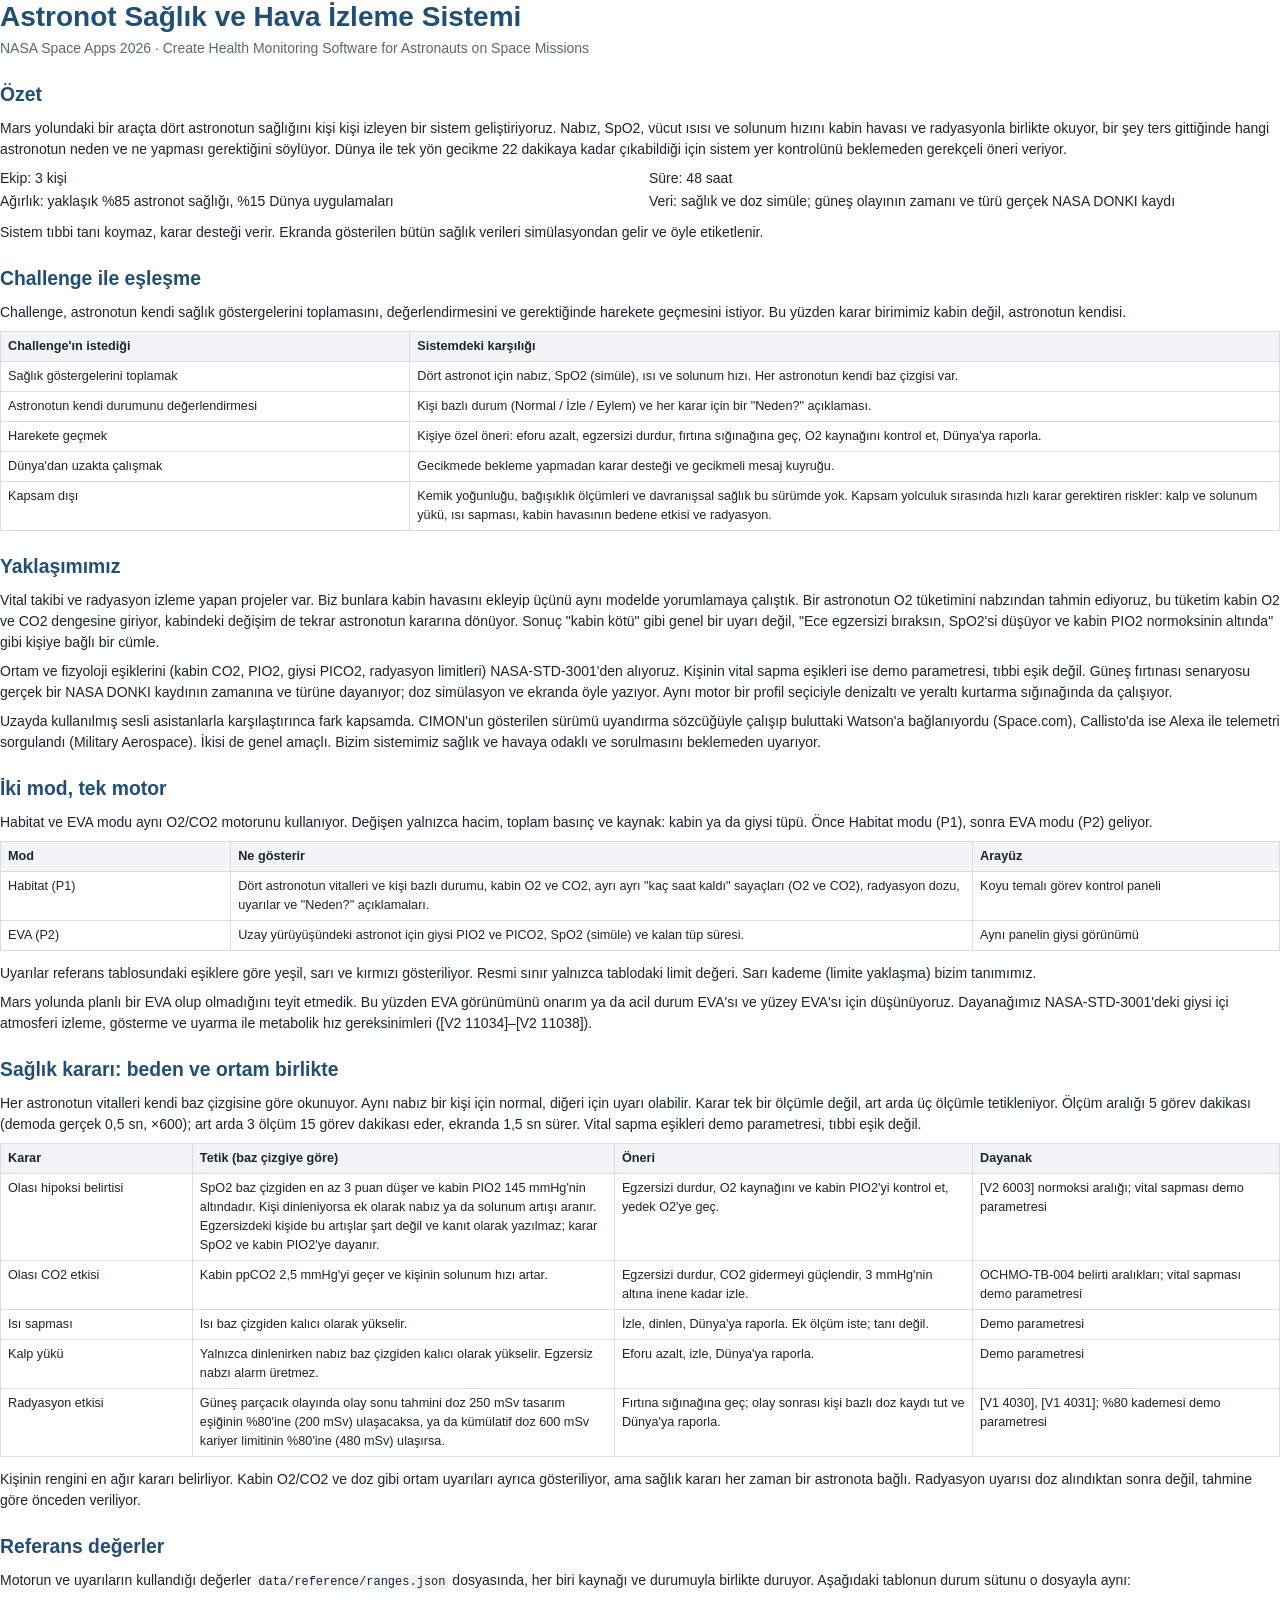
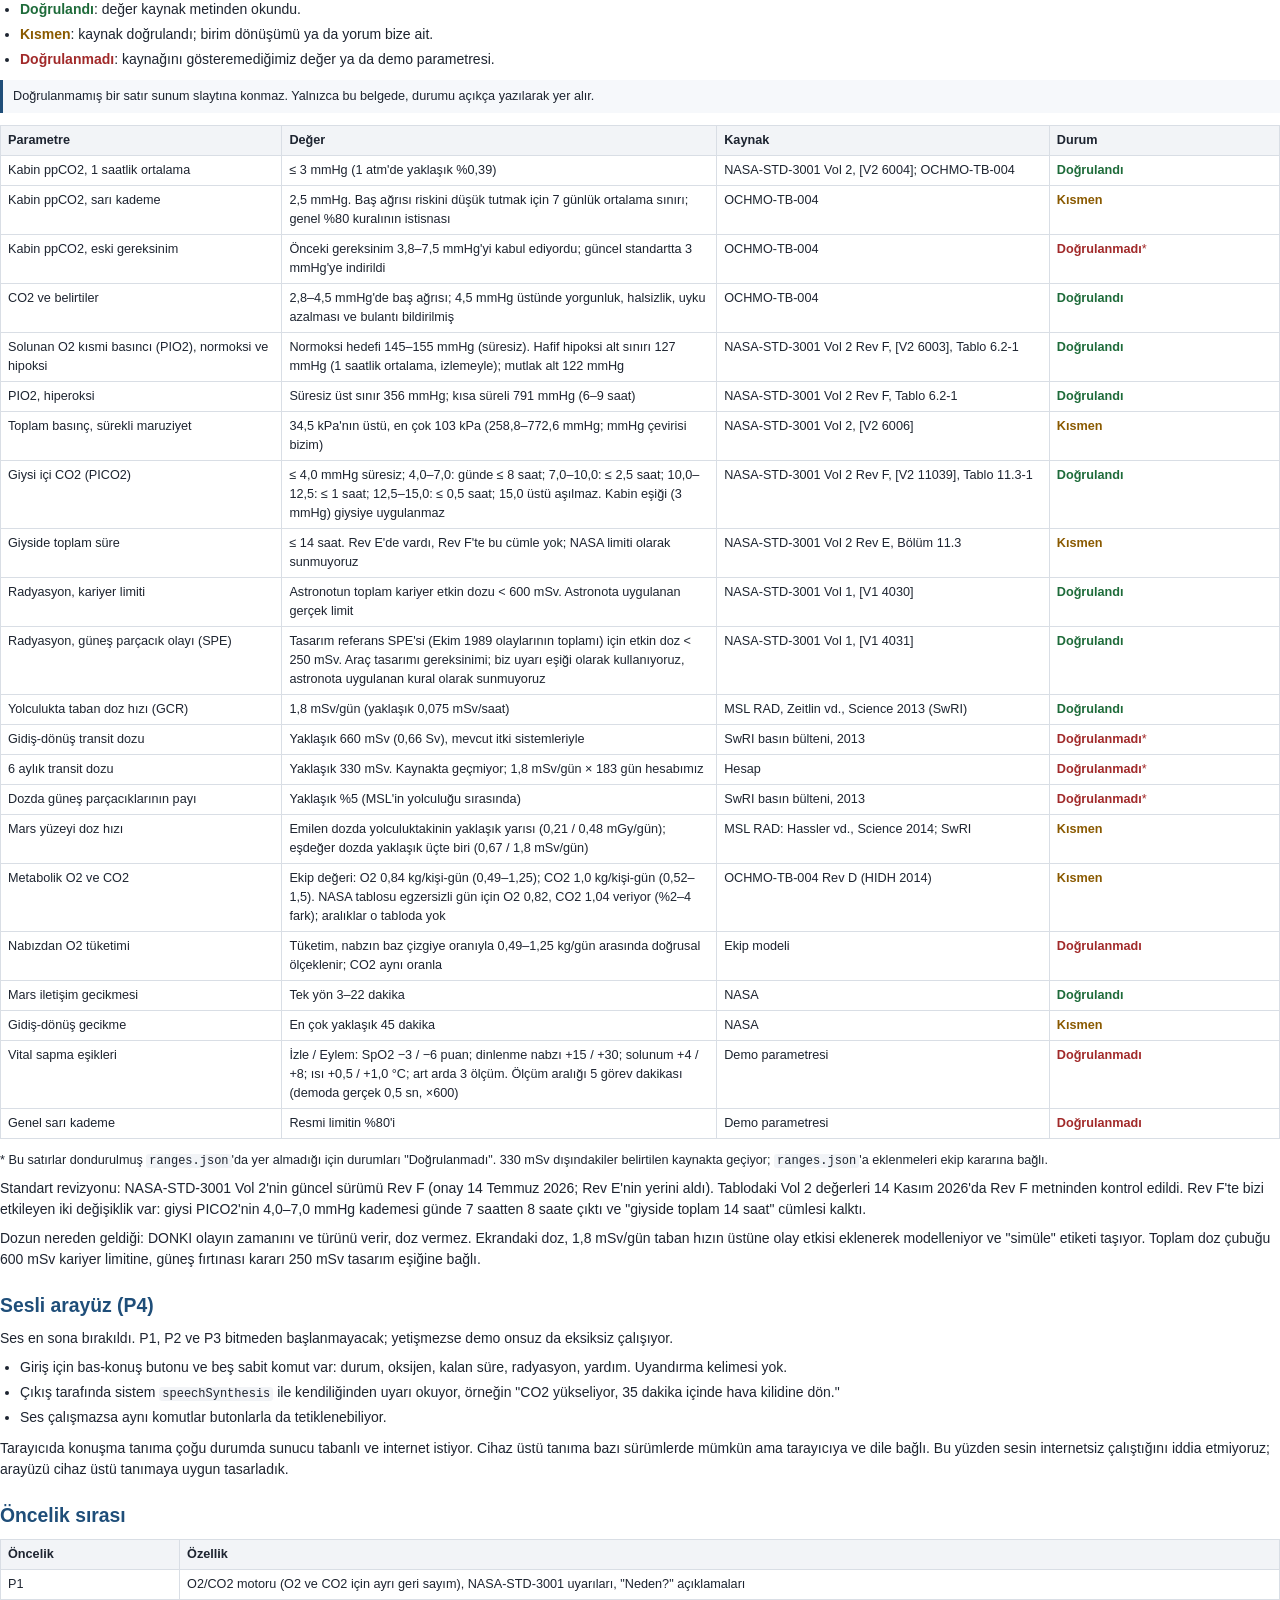
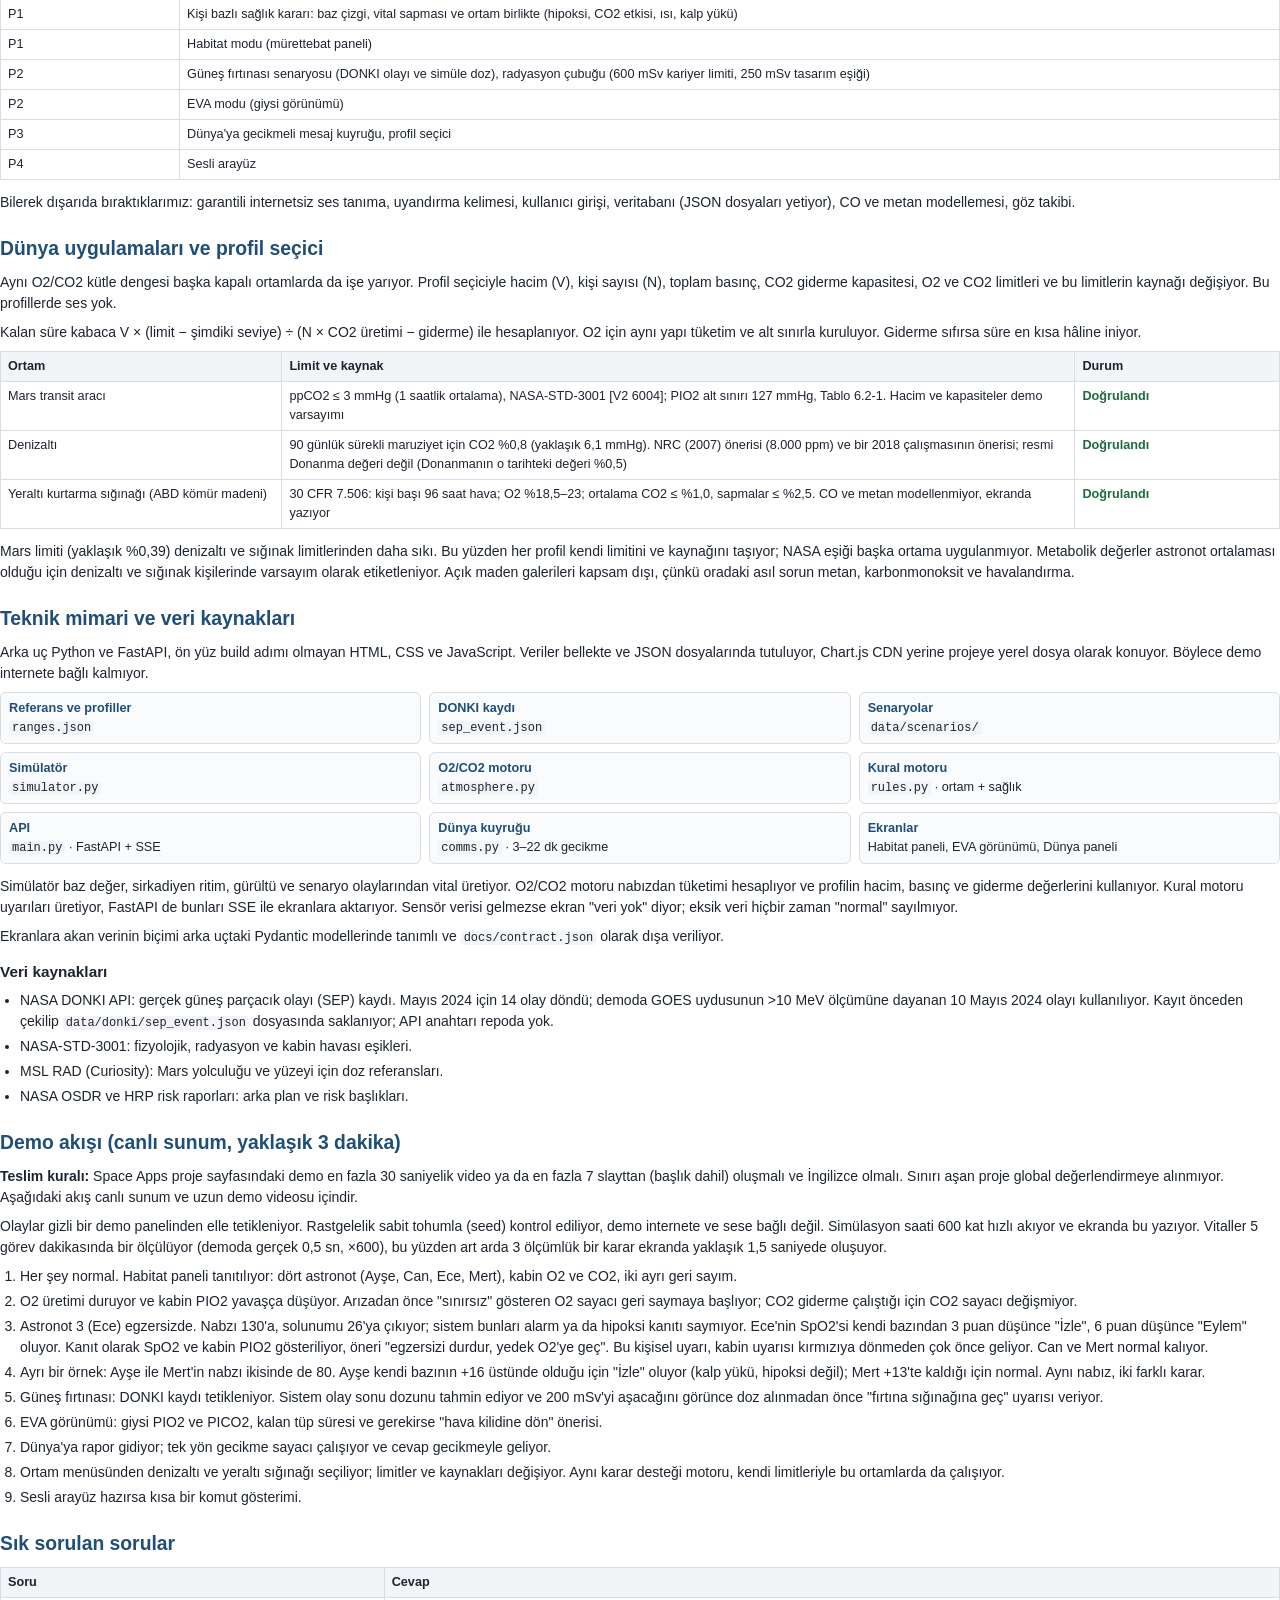
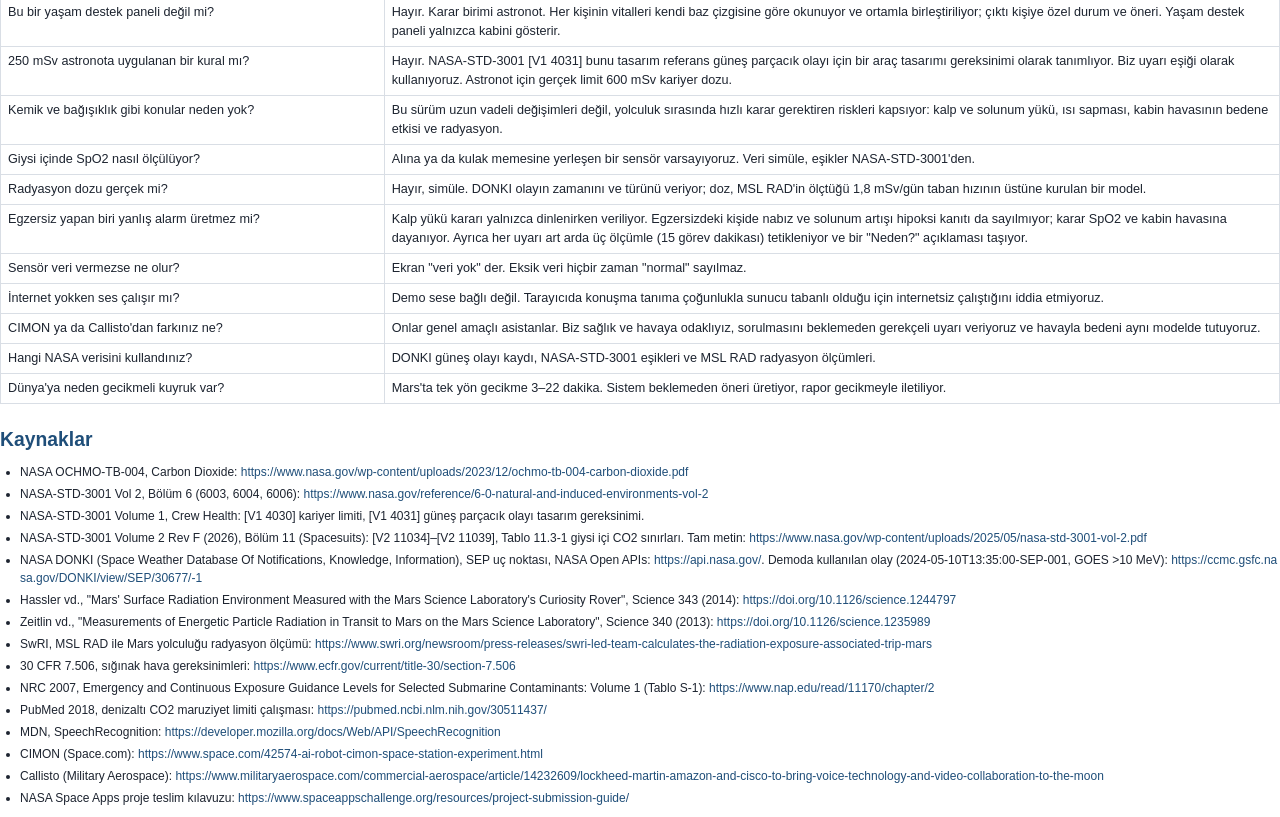
==== docs/proje_taslagi_v5.html @ a1fa255f "docs(delivery): v5'te ölçüm aralığını görev dakikası olarak yaz" ====
<!doctype html>
<html lang="tr">
<head>
<meta charset="utf-8">
<title>Astronot Sağlık ve Hava İzleme Sistemi</title>
<style>
  @page { size: A4; margin: 18mm 17mm 18mm 17mm; }
  :root { --ink: #1d2430; --muted: #5b6573; --line: #d9dee5; --head: #f2f4f7; --accent: #1f4e79; }
  * { box-sizing: border-box; }
  body { margin: 0; color: var(--ink); background: #fff; font: 10.5pt/1.5 "Segoe UI", Calibri, Arial, sans-serif; }
  h1 { font-size: 21pt; line-height: 1.2; margin: 0 0 4px; color: var(--accent); font-weight: 600; }
  .sub { color: var(--muted); margin: 0 0 18px; }
  h2 { font-size: 14.5pt; color: var(--accent); margin: 22px 0 8px; font-weight: 600; break-after: avoid; }
  h3 { font-size: 11.5pt; margin: 14px 0 6px; break-after: avoid; }
  p { margin: 0 0 8px; }
  ul, ol { margin: 0 0 10px; padding-left: 20px; }
  li { margin-bottom: 4px; }
  table { width: 100%; border-collapse: collapse; margin: 6px 0 12px; font-size: 9.5pt; }
  th, td { border: 1px solid var(--line); padding: 5px 7px; vertical-align: top; text-align: left; }
  th { background: var(--head); font-weight: 600; }
  tr { break-inside: avoid; }
  code { font-family: Consolas, monospace; font-size: 9pt; background: var(--head); padding: 0 3px; border-radius: 3px; }
  .note { border-left: 3px solid var(--accent); background: #f6f8fb; padding: 7px 10px; margin: 8px 0 12px; font-size: 9.5pt; }
  .st { white-space: nowrap; font-weight: 600; }
  .ok { color: #1e6b3a; } .part { color: #8a5a00; } .no { color: #a12a2a; }
  .facts { display: grid; grid-template-columns: 1fr 1fr; gap: 2px 18px; margin: 0 0 10px; }
  .arch { display: grid; grid-template-columns: repeat(3, 1fr); gap: 8px; margin: 8px 0 12px; font-size: 9.5pt; }
  .box { border: 1px solid var(--line); border-radius: 6px; padding: 6px 8px; background: #fafbfc; }
  .box b { display: block; color: var(--accent); }
  .src li { word-break: break-all; font-size: 9pt; }
  a { color: var(--accent); text-decoration: none; }
</style>
</head>
<body>

<h1>Astronot Sağlık ve Hava İzleme Sistemi</h1>
<p class="sub">NASA Space Apps 2026 · Create Health Monitoring Software for Astronauts on Space Missions</p>

<h2>Özet</h2>
<p>Mars yolundaki bir araçta dört astronotun sağlığını kişi kişi izleyen bir sistem geliştiriyoruz. Nabız, SpO2, vücut ısısı ve solunum hızını kabin havası ve radyasyonla birlikte okuyor, bir şey ters gittiğinde hangi astronotun neden ve ne yapması gerektiğini söylüyor. Dünya ile tek yön gecikme 22 dakikaya kadar çıkabildiği için sistem yer kontrolünü beklemeden gerekçeli öneri veriyor.</p>
<div class="facts">
  <div>Ekip: 3 kişi</div><div>Süre: 48 saat</div>
  <div>Ağırlık: yaklaşık %85 astronot sağlığı, %15 Dünya uygulamaları</div>
  <div>Veri: sağlık ve doz simüle; güneş olayının zamanı ve türü gerçek NASA DONKI kaydı</div>
</div>
<p>Sistem tıbbi tanı koymaz, karar desteği verir. Ekranda gösterilen bütün sağlık verileri simülasyondan gelir ve öyle etiketlenir.</p>

<h2>Challenge ile eşleşme</h2>
<p>Challenge, astronotun kendi sağlık göstergelerini toplamasını, değerlendirmesini ve gerektiğinde harekete geçmesini istiyor. Bu yüzden karar birimimiz kabin değil, astronotun kendisi.</p>
<table>
  <tr><th style="width:32%">Challenge'ın istediği</th><th>Sistemdeki karşılığı</th></tr>
  <tr><td>Sağlık göstergelerini toplamak</td><td>Dört astronot için nabız, SpO2 (simüle), ısı ve solunum hızı. Her astronotun kendi baz çizgisi var.</td></tr>
  <tr><td>Astronotun kendi durumunu değerlendirmesi</td><td>Kişi bazlı durum (Normal / İzle / Eylem) ve her karar için bir "Neden?" açıklaması.</td></tr>
  <tr><td>Harekete geçmek</td><td>Kişiye özel öneri: eforu azalt, egzersizi durdur, fırtına sığınağına geç, O2 kaynağını kontrol et, Dünya'ya raporla.</td></tr>
  <tr><td>Dünya'dan uzakta çalışmak</td><td>Gecikmede bekleme yapmadan karar desteği ve gecikmeli mesaj kuyruğu.</td></tr>
  <tr><td>Kapsam dışı</td><td>Kemik yoğunluğu, bağışıklık ölçümleri ve davranışsal sağlık bu sürümde yok. Kapsam yolculuk sırasında hızlı karar gerektiren riskler: kalp ve solunum yükü, ısı sapması, kabin havasının bedene etkisi ve radyasyon.</td></tr>
</table>

<h2>Yaklaşımımız</h2>
<p>Vital takibi ve radyasyon izleme yapan projeler var. Biz bunlara kabin havasını ekleyip üçünü aynı modelde yorumlamaya çalıştık. Bir astronotun O2 tüketimini nabzından tahmin ediyoruz, bu tüketim kabin O2 ve CO2 dengesine giriyor, kabindeki değişim de tekrar astronotun kararına dönüyor. Sonuç "kabin kötü" gibi genel bir uyarı değil, "Ece egzersizi bıraksın, SpO2'si düşüyor ve kabin PIO2 normoksinin altında" gibi kişiye bağlı bir cümle.</p>
<p>Ortam ve fizyoloji eşiklerini (kabin CO2, PIO2, giysi PICO2, radyasyon limitleri) NASA-STD-3001'den alıyoruz. Kişinin vital sapma eşikleri ise demo parametresi, tıbbi eşik değil. Güneş fırtınası senaryosu gerçek bir NASA DONKI kaydının zamanına ve türüne dayanıyor; doz simülasyon ve ekranda öyle yazıyor. Aynı motor bir profil seçiciyle denizaltı ve yeraltı kurtarma sığınağında da çalışıyor.</p>
<p>Uzayda kullanılmış sesli asistanlarla karşılaştırınca fark kapsamda. CIMON'un gösterilen sürümü uyandırma sözcüğüyle çalışıp buluttaki Watson'a bağlanıyordu (Space.com), Callisto'da ise Alexa ile telemetri sorgulandı (Military Aerospace). İkisi de genel amaçlı. Bizim sistemimiz sağlık ve havaya odaklı ve sorulmasını beklemeden uyarıyor.</p>

<h2>İki mod, tek motor</h2>
<p>Habitat ve EVA modu aynı O2/CO2 motorunu kullanıyor. Değişen yalnızca hacim, toplam basınç ve kaynak: kabin ya da giysi tüpü. Önce Habitat modu (P1), sonra EVA modu (P2) geliyor.</p>
<table>
  <tr><th style="width:18%">Mod</th><th>Ne gösterir</th><th style="width:24%">Arayüz</th></tr>
  <tr><td>Habitat (P1)</td><td>Dört astronotun vitalleri ve kişi bazlı durumu, kabin O2 ve CO2, ayrı ayrı "kaç saat kaldı" sayaçları (O2 ve CO2), radyasyon dozu, uyarılar ve "Neden?" açıklamaları.</td><td>Koyu temalı görev kontrol paneli</td></tr>
  <tr><td>EVA (P2)</td><td>Uzay yürüyüşündeki astronot için giysi PIO2 ve PICO2, SpO2 (simüle) ve kalan tüp süresi.</td><td>Aynı panelin giysi görünümü</td></tr>
</table>
<p>Uyarılar referans tablosundaki eşiklere göre yeşil, sarı ve kırmızı gösteriliyor. Resmi sınır yalnızca tablodaki limit değeri. Sarı kademe (limite yaklaşma) bizim tanımımız.</p>
<p>Mars yolunda planlı bir EVA olup olmadığını teyit etmedik. Bu yüzden EVA görünümünü onarım ya da acil durum EVA'sı ve yüzey EVA'sı için düşünüyoruz. Dayanağımız NASA-STD-3001'deki giysi içi atmosferi izleme, gösterme ve uyarma ile metabolik hız gereksinimleri ([V2 11034]–[V2 11038]).</p>

<h2>Sağlık kararı: beden ve ortam birlikte</h2>
<p>Her astronotun vitalleri kendi baz çizgisine göre okunuyor. Aynı nabız bir kişi için normal, diğeri için uyarı olabilir. Karar tek bir ölçümle değil, art arda üç ölçümle tetikleniyor. Ölçüm aralığı 5 görev dakikası (demoda gerçek 0,5 sn, ×600); art arda 3 ölçüm 15 görev dakikası eder, ekranda 1,5 sn sürer. Vital sapma eşikleri demo parametresi, tıbbi eşik değil.</p>
<table>
  <tr><th style="width:15%">Karar</th><th style="width:33%">Tetik (baz çizgiye göre)</th><th style="width:28%">Öneri</th><th>Dayanak</th></tr>
  <tr><td>Olası hipoksi belirtisi</td><td>SpO2 baz çizgiden en az 3 puan düşer ve kabin PIO2 145 mmHg'nin altındadır. Kişi dinleniyorsa ek olarak nabız ya da solunum artışı aranır. Egzersizdeki kişide bu artışlar şart değil ve kanıt olarak yazılmaz; karar SpO2 ve kabin PIO2'ye dayanır.</td><td>Egzersizi durdur, O2 kaynağını ve kabin PIO2'yi kontrol et, yedek O2'ye geç.</td><td>[V2 6003] normoksi aralığı; vital sapması demo parametresi</td></tr>
  <tr><td>Olası CO2 etkisi</td><td>Kabin ppCO2 2,5 mmHg'yi geçer ve kişinin solunum hızı artar.</td><td>Egzersizi durdur, CO2 gidermeyi güçlendir, 3 mmHg'nin altına inene kadar izle.</td><td>OCHMO-TB-004 belirti aralıkları; vital sapması demo parametresi</td></tr>
  <tr><td>Isı sapması</td><td>Isı baz çizgiden kalıcı olarak yükselir.</td><td>İzle, dinlen, Dünya'ya raporla. Ek ölçüm iste; tanı değil.</td><td>Demo parametresi</td></tr>
  <tr><td>Kalp yükü</td><td>Yalnızca dinlenirken nabız baz çizgiden kalıcı olarak yükselir. Egzersiz nabzı alarm üretmez.</td><td>Eforu azalt, izle, Dünya'ya raporla.</td><td>Demo parametresi</td></tr>
  <tr><td>Radyasyon etkisi</td><td>Güneş parçacık olayında olay sonu tahmini doz 250 mSv tasarım eşiğinin %80'ine (200 mSv) ulaşacaksa, ya da kümülatif doz 600 mSv kariyer limitinin %80'ine (480 mSv) ulaşırsa.</td><td>Fırtına sığınağına geç; olay sonrası kişi bazlı doz kaydı tut ve Dünya'ya raporla.</td><td>[V1 4030], [V1 4031]; %80 kademesi demo parametresi</td></tr>
</table>
<p>Kişinin rengini en ağır kararı belirliyor. Kabin O2/CO2 ve doz gibi ortam uyarıları ayrıca gösteriliyor, ama sağlık kararı her zaman bir astronota bağlı. Radyasyon uyarısı doz alındıktan sonra değil, tahmine göre önceden veriliyor.</p>

<h2>Referans değerler</h2>
<p>Motorun ve uyarıların kullandığı değerler <code>data/reference/ranges.json</code> dosyasında, her biri kaynağı ve durumuyla birlikte duruyor. Aşağıdaki tablonun durum sütunu o dosyayla aynı:</p>
<ul>
  <li><span class="st ok">Doğrulandı</span>: değer kaynak metinden okundu.</li>
  <li><span class="st part">Kısmen</span>: kaynak doğrulandı; birim dönüşümü ya da yorum bize ait.</li>
  <li><span class="st no">Doğrulanmadı</span>: kaynağını gösteremediğimiz değer ya da demo parametresi.</li>
</ul>
<div class="note">Doğrulanmamış bir satır sunum slaytına konmaz. Yalnızca bu belgede, durumu açıkça yazılarak yer alır.</div>
<table>
  <tr><th style="width:22%">Parametre</th><th style="width:34%">Değer</th><th style="width:26%">Kaynak</th><th>Durum</th></tr>
  <tr><td>Kabin ppCO2, 1 saatlik ortalama</td><td>≤ 3 mmHg (1 atm'de yaklaşık %0,39)</td><td>NASA-STD-3001 Vol 2, [V2 6004]; OCHMO-TB-004</td><td class="st ok">Doğrulandı</td></tr>
  <tr><td>Kabin ppCO2, sarı kademe</td><td>2,5 mmHg. Baş ağrısı riskini düşük tutmak için 7 günlük ortalama sınırı; genel %80 kuralının istisnası</td><td>OCHMO-TB-004</td><td class="st part">Kısmen</td></tr>
  <tr><td>Kabin ppCO2, eski gereksinim</td><td>Önceki gereksinim 3,8–7,5 mmHg'yi kabul ediyordu; güncel standartta 3 mmHg'ye indirildi</td><td>OCHMO-TB-004</td><td class="st no">Doğrulanmadı<span style="font-weight:400">*</span></td></tr>
  <tr><td>CO2 ve belirtiler</td><td>2,8–4,5 mmHg'de baş ağrısı; 4,5 mmHg üstünde yorgunluk, halsizlik, uyku azalması ve bulantı bildirilmiş</td><td>OCHMO-TB-004</td><td class="st ok">Doğrulandı</td></tr>
  <tr><td>Solunan O2 kısmi basıncı (PIO2), normoksi ve hipoksi</td><td>Normoksi hedefi 145–155 mmHg (süresiz). Hafif hipoksi alt sınırı 127 mmHg (1 saatlik ortalama, izlemeyle); mutlak alt 122 mmHg</td><td>NASA-STD-3001 Vol 2 Rev F, [V2 6003], Tablo 6.2-1</td><td class="st ok">Doğrulandı</td></tr>
  <tr><td>PIO2, hiperoksi</td><td>Süresiz üst sınır 356 mmHg; kısa süreli 791 mmHg (6–9 saat)</td><td>NASA-STD-3001 Vol 2 Rev F, Tablo 6.2-1</td><td class="st ok">Doğrulandı</td></tr>
  <tr><td>Toplam basınç, sürekli maruziyet</td><td>34,5 kPa'nın üstü, en çok 103 kPa (258,8–772,6 mmHg; mmHg çevirisi bizim)</td><td>NASA-STD-3001 Vol 2, [V2 6006]</td><td class="st part">Kısmen</td></tr>
  <tr><td>Giysi içi CO2 (PICO2)</td><td>≤ 4,0 mmHg süresiz; 4,0–7,0: günde ≤ 8 saat; 7,0–10,0: ≤ 2,5 saat; 10,0–12,5: ≤ 1 saat; 12,5–15,0: ≤ 0,5 saat; 15,0 üstü aşılmaz. Kabin eşiği (3 mmHg) giysiye uygulanmaz</td><td>NASA-STD-3001 Vol 2 Rev F, [V2 11039], Tablo 11.3-1</td><td class="st ok">Doğrulandı</td></tr>
  <tr><td>Giyside toplam süre</td><td>≤ 14 saat. Rev E'de vardı, Rev F'te bu cümle yok; NASA limiti olarak sunmuyoruz</td><td>NASA-STD-3001 Vol 2 Rev E, Bölüm 11.3</td><td class="st part">Kısmen</td></tr>
  <tr><td>Radyasyon, kariyer limiti</td><td>Astronotun toplam kariyer etkin dozu &lt; 600 mSv. Astronota uygulanan gerçek limit</td><td>NASA-STD-3001 Vol 1, [V1 4030]</td><td class="st ok">Doğrulandı</td></tr>
  <tr><td>Radyasyon, güneş parçacık olayı (SPE)</td><td>Tasarım referans SPE'si (Ekim 1989 olaylarının toplamı) için etkin doz &lt; 250 mSv. Araç tasarımı gereksinimi; biz uyarı eşiği olarak kullanıyoruz, astronota uygulanan kural olarak sunmuyoruz</td><td>NASA-STD-3001 Vol 1, [V1 4031]</td><td class="st ok">Doğrulandı</td></tr>
  <tr><td>Yolculukta taban doz hızı (GCR)</td><td>1,8 mSv/gün (yaklaşık 0,075 mSv/saat)</td><td>MSL RAD, Zeitlin vd., Science 2013 (SwRI)</td><td class="st ok">Doğrulandı</td></tr>
  <tr><td>Gidiş-dönüş transit dozu</td><td>Yaklaşık 660 mSv (0,66 Sv), mevcut itki sistemleriyle</td><td>SwRI basın bülteni, 2013</td><td class="st no">Doğrulanmadı<span style="font-weight:400">*</span></td></tr>
  <tr><td>6 aylık transit dozu</td><td>Yaklaşık 330 mSv. Kaynakta geçmiyor; 1,8 mSv/gün × 183 gün hesabımız</td><td>Hesap</td><td class="st no">Doğrulanmadı<span style="font-weight:400">*</span></td></tr>
  <tr><td>Dozda güneş parçacıklarının payı</td><td>Yaklaşık %5 (MSL'in yolculuğu sırasında)</td><td>SwRI basın bülteni, 2013</td><td class="st no">Doğrulanmadı<span style="font-weight:400">*</span></td></tr>
  <tr><td>Mars yüzeyi doz hızı</td><td>Emilen dozda yolculuktakinin yaklaşık yarısı (0,21 / 0,48 mGy/gün); eşdeğer dozda yaklaşık üçte biri (0,67 / 1,8 mSv/gün)</td><td>MSL RAD: Hassler vd., Science 2014; SwRI</td><td class="st part">Kısmen</td></tr>
  <tr><td>Metabolik O2 ve CO2</td><td>Ekip değeri: O2 0,84 kg/kişi-gün (0,49–1,25); CO2 1,0 kg/kişi-gün (0,52–1,5). NASA tablosu egzersizli gün için O2 0,82, CO2 1,04 veriyor (%2–4 fark); aralıklar o tabloda yok</td><td>OCHMO-TB-004 Rev D (HIDH 2014)</td><td class="st part">Kısmen</td></tr>
  <tr><td>Nabızdan O2 tüketimi</td><td>Tüketim, nabzın baz çizgiye oranıyla 0,49–1,25 kg/gün arasında doğrusal ölçeklenir; CO2 aynı oranla</td><td>Ekip modeli</td><td class="st no">Doğrulanmadı</td></tr>
  <tr><td>Mars iletişim gecikmesi</td><td>Tek yön 3–22 dakika</td><td>NASA</td><td class="st ok">Doğrulandı</td></tr>
  <tr><td>Gidiş-dönüş gecikme</td><td>En çok yaklaşık 45 dakika</td><td>NASA</td><td class="st part">Kısmen</td></tr>
  <tr><td>Vital sapma eşikleri</td><td>İzle / Eylem: SpO2 −3 / −6 puan; dinlenme nabzı +15 / +30; solunum +4 / +8; ısı +0,5 / +1,0 °C; art arda 3 ölçüm. Ölçüm aralığı 5 görev dakikası (demoda gerçek 0,5 sn, ×600)</td><td>Demo parametresi</td><td class="st no">Doğrulanmadı</td></tr>
  <tr><td>Genel sarı kademe</td><td>Resmi limitin %80'i</td><td>Demo parametresi</td><td class="st no">Doğrulanmadı</td></tr>
</table>
<p style="font-size:9.5pt">* Bu satırlar dondurulmuş <code>ranges.json</code>'da yer almadığı için durumları "Doğrulanmadı". 330 mSv dışındakiler belirtilen kaynakta geçiyor; <code>ranges.json</code>'a eklenmeleri ekip kararına bağlı.</p>
<p>Standart revizyonu: NASA-STD-3001 Vol 2'nin güncel sürümü Rev F (onay 14 Temmuz 2026; Rev E'nin yerini aldı). Tablodaki Vol 2 değerleri 14 Kasım 2026'da Rev F metninden kontrol edildi. Rev F'te bizi etkileyen iki değişiklik var: giysi PICO2'nin 4,0–7,0 mmHg kademesi günde 7 saatten 8 saate çıktı ve "giyside toplam 14 saat" cümlesi kalktı.</p>
<p>Dozun nereden geldiği: DONKI olayın zamanını ve türünü verir, doz vermez. Ekrandaki doz, 1,8 mSv/gün taban hızın üstüne olay etkisi eklenerek modelleniyor ve "simüle" etiketi taşıyor. Toplam doz çubuğu 600 mSv kariyer limitine, güneş fırtınası kararı 250 mSv tasarım eşiğine bağlı.</p>

<h2>Sesli arayüz (P4)</h2>
<p>Ses en sona bırakıldı. P1, P2 ve P3 bitmeden başlanmayacak; yetişmezse demo onsuz da eksiksiz çalışıyor.</p>
<ul>
  <li>Giriş için bas-konuş butonu ve beş sabit komut var: durum, oksijen, kalan süre, radyasyon, yardım. Uyandırma kelimesi yok.</li>
  <li>Çıkış tarafında sistem <code>speechSynthesis</code> ile kendiliğinden uyarı okuyor, örneğin "CO2 yükseliyor, 35 dakika içinde hava kilidine dön."</li>
  <li>Ses çalışmazsa aynı komutlar butonlarla da tetiklenebiliyor.</li>
</ul>
<p>Tarayıcıda konuşma tanıma çoğu durumda sunucu tabanlı ve internet istiyor. Cihaz üstü tanıma bazı sürümlerde mümkün ama tarayıcıya ve dile bağlı. Bu yüzden sesin internetsiz çalıştığını iddia etmiyoruz; arayüzü cihaz üstü tanımaya uygun tasarladık.</p>

<h2>Öncelik sırası</h2>
<table>
  <tr><th style="width:14%">Öncelik</th><th>Özellik</th></tr>
  <tr><td>P1</td><td>O2/CO2 motoru (O2 ve CO2 için ayrı geri sayım), NASA-STD-3001 uyarıları, "Neden?" açıklamaları</td></tr>
  <tr><td>P1</td><td>Kişi bazlı sağlık kararı: baz çizgi, vital sapması ve ortam birlikte (hipoksi, CO2 etkisi, ısı, kalp yükü)</td></tr>
  <tr><td>P1</td><td>Habitat modu (mürettebat paneli)</td></tr>
  <tr><td>P2</td><td>Güneş fırtınası senaryosu (DONKI olayı ve simüle doz), radyasyon çubuğu (600 mSv kariyer limiti, 250 mSv tasarım eşiği)</td></tr>
  <tr><td>P2</td><td>EVA modu (giysi görünümü)</td></tr>
  <tr><td>P3</td><td>Dünya'ya gecikmeli mesaj kuyruğu, profil seçici</td></tr>
  <tr><td>P4</td><td>Sesli arayüz</td></tr>
</table>
<p>Bilerek dışarıda bıraktıklarımız: garantili internetsiz ses tanıma, uyandırma kelimesi, kullanıcı girişi, veritabanı (JSON dosyaları yetiyor), CO ve metan modellemesi, göz takibi.</p>

<h2>Dünya uygulamaları ve profil seçici</h2>
<p>Aynı O2/CO2 kütle dengesi başka kapalı ortamlarda da işe yarıyor. Profil seçiciyle hacim (V), kişi sayısı (N), toplam basınç, CO2 giderme kapasitesi, O2 ve CO2 limitleri ve bu limitlerin kaynağı değişiyor. Bu profillerde ses yok.</p>
<p>Kalan süre kabaca V × (limit − şimdiki seviye) ÷ (N × CO2 üretimi − giderme) ile hesaplanıyor. O2 için aynı yapı tüketim ve alt sınırla kuruluyor. Giderme sıfırsa süre en kısa hâline iniyor.</p>
<table>
  <tr><th style="width:22%">Ortam</th><th>Limit ve kaynak</th><th style="width:16%">Durum</th></tr>
  <tr><td>Mars transit aracı</td><td>ppCO2 ≤ 3 mmHg (1 saatlik ortalama), NASA-STD-3001 [V2 6004]; PIO2 alt sınırı 127 mmHg, Tablo 6.2-1. Hacim ve kapasiteler demo varsayımı</td><td class="st ok">Doğrulandı</td></tr>
  <tr><td>Denizaltı</td><td>90 günlük sürekli maruziyet için CO2 %0,8 (yaklaşık 6,1 mmHg). NRC (2007) önerisi (8.000 ppm) ve bir 2018 çalışmasının önerisi; resmi Donanma değeri değil (Donanmanın o tarihteki değeri %0,5)</td><td class="st ok">Doğrulandı</td></tr>
  <tr><td>Yeraltı kurtarma sığınağı (ABD kömür madeni)</td><td>30 CFR 7.506: kişi başı 96 saat hava; O2 %18,5–23; ortalama CO2 ≤ %1,0, sapmalar ≤ %2,5. CO ve metan modellenmiyor, ekranda yazıyor</td><td class="st ok">Doğrulandı</td></tr>
</table>
<p>Mars limiti (yaklaşık %0,39) denizaltı ve sığınak limitlerinden daha sıkı. Bu yüzden her profil kendi limitini ve kaynağını taşıyor; NASA eşiği başka ortama uygulanmıyor. Metabolik değerler astronot ortalaması olduğu için denizaltı ve sığınak kişilerinde varsayım olarak etiketleniyor. Açık maden galerileri kapsam dışı, çünkü oradaki asıl sorun metan, karbonmonoksit ve havalandırma.</p>

<h2>Teknik mimari ve veri kaynakları</h2>
<p>Arka uç Python ve FastAPI, ön yüz build adımı olmayan HTML, CSS ve JavaScript. Veriler bellekte ve JSON dosyalarında tutuluyor, Chart.js CDN yerine projeye yerel dosya olarak konuyor. Böylece demo internete bağlı kalmıyor.</p>
<div class="arch">
  <div class="box"><b>Referans ve profiller</b><code>ranges.json</code></div>
  <div class="box"><b>DONKI kaydı</b><code>sep_event.json</code></div>
  <div class="box"><b>Senaryolar</b><code>data/scenarios/</code></div>
  <div class="box"><b>Simülatör</b><code>simulator.py</code></div>
  <div class="box"><b>O2/CO2 motoru</b><code>atmosphere.py</code></div>
  <div class="box"><b>Kural motoru</b><code>rules.py</code> · ortam + sağlık</div>
  <div class="box"><b>API</b><code>main.py</code> · FastAPI + SSE</div>
  <div class="box"><b>Dünya kuyruğu</b><code>comms.py</code> · 3–22 dk gecikme</div>
  <div class="box"><b>Ekranlar</b>Habitat paneli, EVA görünümü, Dünya paneli</div>
</div>
<p>Simülatör baz değer, sirkadiyen ritim, gürültü ve senaryo olaylarından vital üretiyor. O2/CO2 motoru nabızdan tüketimi hesaplıyor ve profilin hacim, basınç ve giderme değerlerini kullanıyor. Kural motoru uyarıları üretiyor, FastAPI de bunları SSE ile ekranlara aktarıyor. Sensör verisi gelmezse ekran "veri yok" diyor; eksik veri hiçbir zaman "normal" sayılmıyor.</p>
<p>Ekranlara akan verinin biçimi arka uçtaki Pydantic modellerinde tanımlı ve <code>docs/contract.json</code> olarak dışa veriliyor.</p>
<h3>Veri kaynakları</h3>
<ul>
  <li>NASA DONKI API: gerçek güneş parçacık olayı (SEP) kaydı. Mayıs 2024 için 14 olay döndü; demoda GOES uydusunun &gt;10 MeV ölçümüne dayanan 10 Mayıs 2024 olayı kullanılıyor. Kayıt önceden çekilip <code>data/donki/sep_event.json</code> dosyasında saklanıyor; API anahtarı repoda yok.</li>
  <li>NASA-STD-3001: fizyolojik, radyasyon ve kabin havası eşikleri.</li>
  <li>MSL RAD (Curiosity): Mars yolculuğu ve yüzeyi için doz referansları.</li>
  <li>NASA OSDR ve HRP risk raporları: arka plan ve risk başlıkları.</li>
</ul>

<h2>Demo akışı (canlı sunum, yaklaşık 3 dakika)</h2>
<p><b>Teslim kuralı:</b> Space Apps proje sayfasındaki demo en fazla 30 saniyelik video ya da en fazla 7 slayttan (başlık dahil) oluşmalı ve İngilizce olmalı. Sınırı aşan proje global değerlendirmeye alınmıyor. Aşağıdaki akış canlı sunum ve uzun demo videosu içindir.</p>
<p>Olaylar gizli bir demo panelinden elle tetikleniyor. Rastgelelik sabit tohumla (seed) kontrol ediliyor, demo internete ve sese bağlı değil. Simülasyon saati 600 kat hızlı akıyor ve ekranda bu yazıyor. Vitaller 5 görev dakikasında bir ölçülüyor (demoda gerçek 0,5 sn, ×600), bu yüzden art arda 3 ölçümlük bir karar ekranda yaklaşık 1,5 saniyede oluşuyor.</p>
<ol>
  <li>Her şey normal. Habitat paneli tanıtılıyor: dört astronot (Ayşe, Can, Ece, Mert), kabin O2 ve CO2, iki ayrı geri sayım.</li>
  <li>O2 üretimi duruyor ve kabin PIO2 yavaşça düşüyor. Arızadan önce "sınırsız" gösteren O2 sayacı geri saymaya başlıyor; CO2 giderme çalıştığı için CO2 sayacı değişmiyor.</li>
  <li>Astronot 3 (Ece) egzersizde. Nabzı 130'a, solunumu 26'ya çıkıyor; sistem bunları alarm ya da hipoksi kanıtı saymıyor. Ece'nin SpO2'si kendi bazından 3 puan düşünce "İzle", 6 puan düşünce "Eylem" oluyor. Kanıt olarak SpO2 ve kabin PIO2 gösteriliyor, öneri "egzersizi durdur, yedek O2'ye geç". Bu kişisel uyarı, kabin uyarısı kırmızıya dönmeden çok önce geliyor. Can ve Mert normal kalıyor.</li>
  <li>Ayrı bir örnek: Ayşe ile Mert'in nabzı ikisinde de 80. Ayşe kendi bazının +16 üstünde olduğu için "İzle" oluyor (kalp yükü, hipoksi değil); Mert +13'te kaldığı için normal. Aynı nabız, iki farklı karar.</li>
  <li>Güneş fırtınası: DONKI kaydı tetikleniyor. Sistem olay sonu dozunu tahmin ediyor ve 200 mSv'yi aşacağını görünce doz alınmadan önce "fırtına sığınağına geç" uyarısı veriyor.</li>
  <li>EVA görünümü: giysi PIO2 ve PICO2, kalan tüp süresi ve gerekirse "hava kilidine dön" önerisi.</li>
  <li>Dünya'ya rapor gidiyor; tek yön gecikme sayacı çalışıyor ve cevap gecikmeyle geliyor.</li>
  <li>Ortam menüsünden denizaltı ve yeraltı sığınağı seçiliyor; limitler ve kaynakları değişiyor. Aynı karar desteği motoru, kendi limitleriyle bu ortamlarda da çalışıyor.</li>
  <li>Sesli arayüz hazırsa kısa bir komut gösterimi.</li>
</ol>

<h2 style="break-before: page">Sık sorulan sorular</h2>
<table>
  <tr><th style="width:30%">Soru</th><th>Cevap</th></tr>
  <tr><td>Bu bir yaşam destek paneli değil mi?</td><td>Hayır. Karar birimi astronot. Her kişinin vitalleri kendi baz çizgisine göre okunuyor ve ortamla birleştiriliyor; çıktı kişiye özel durum ve öneri. Yaşam destek paneli yalnızca kabini gösterir.</td></tr>
  <tr><td>250 mSv astronota uygulanan bir kural mı?</td><td>Hayır. NASA-STD-3001 [V1 4031] bunu tasarım referans güneş parçacık olayı için bir araç tasarımı gereksinimi olarak tanımlıyor. Biz uyarı eşiği olarak kullanıyoruz. Astronot için gerçek limit 600 mSv kariyer dozu.</td></tr>
  <tr><td>Kemik ve bağışıklık gibi konular neden yok?</td><td>Bu sürüm uzun vadeli değişimleri değil, yolculuk sırasında hızlı karar gerektiren riskleri kapsıyor: kalp ve solunum yükü, ısı sapması, kabin havasının bedene etkisi ve radyasyon.</td></tr>
  <tr><td>Giysi içinde SpO2 nasıl ölçülüyor?</td><td>Alına ya da kulak memesine yerleşen bir sensör varsayıyoruz. Veri simüle, eşikler NASA-STD-3001'den.</td></tr>
  <tr><td>Radyasyon dozu gerçek mi?</td><td>Hayır, simüle. DONKI olayın zamanını ve türünü veriyor; doz, MSL RAD'in ölçtüğü 1,8 mSv/gün taban hızının üstüne kurulan bir model.</td></tr>
  <tr><td>Egzersiz yapan biri yanlış alarm üretmez mi?</td><td>Kalp yükü kararı yalnızca dinlenirken veriliyor. Egzersizdeki kişide nabız ve solunum artışı hipoksi kanıtı da sayılmıyor; karar SpO2 ve kabin havasına dayanıyor. Ayrıca her uyarı art arda üç ölçümle (15 görev dakikası) tetikleniyor ve bir "Neden?" açıklaması taşıyor.</td></tr>
  <tr><td>Sensör veri vermezse ne olur?</td><td>Ekran "veri yok" der. Eksik veri hiçbir zaman "normal" sayılmaz.</td></tr>
  <tr><td>İnternet yokken ses çalışır mı?</td><td>Demo sese bağlı değil. Tarayıcıda konuşma tanıma çoğunlukla sunucu tabanlı olduğu için internetsiz çalıştığını iddia etmiyoruz.</td></tr>
  <tr><td>CIMON ya da Callisto'dan farkınız ne?</td><td>Onlar genel amaçlı asistanlar. Biz sağlık ve havaya odaklıyız, sorulmasını beklemeden gerekçeli uyarı veriyoruz ve havayla bedeni aynı modelde tutuyoruz.</td></tr>
  <tr><td>Hangi NASA verisini kullandınız?</td><td>DONKI güneş olayı kaydı, NASA-STD-3001 eşikleri ve MSL RAD radyasyon ölçümleri.</td></tr>
  <tr><td>Dünya'ya neden gecikmeli kuyruk var?</td><td>Mars'ta tek yön gecikme 3–22 dakika. Sistem beklemeden öneri üretiyor, rapor gecikmeyle iletiliyor.</td></tr>
</table>

<h2>Kaynaklar</h2>
<ul class="src">
  <li>NASA OCHMO-TB-004, Carbon Dioxide: <a href="https://www.nasa.gov/wp-content/uploads/2023/12/ochmo-tb-004-carbon-dioxide.pdf">https://www.nasa.gov/wp-content/uploads/2023/12/ochmo-tb-004-carbon-dioxide.pdf</a></li>
  <li>NASA-STD-3001 Vol 2, Bölüm 6 (6003, 6004, 6006): <a href="https://www.nasa.gov/reference/6-0-natural-and-induced-environments-vol-2">https://www.nasa.gov/reference/6-0-natural-and-induced-environments-vol-2</a></li>
  <li>NASA-STD-3001 Volume 1, Crew Health: [V1 4030] kariyer limiti, [V1 4031] güneş parçacık olayı tasarım gereksinimi.</li>
  <li>NASA-STD-3001 Volume 2 Rev F (2026), Bölüm 11 (Spacesuits): [V2 11034]–[V2 11039], Tablo 11.3-1 giysi içi CO2 sınırları. Tam metin: <a href="https://www.nasa.gov/wp-content/uploads/2025/05/nasa-std-3001-vol-2.pdf">https://www.nasa.gov/wp-content/uploads/2025/05/nasa-std-3001-vol-2.pdf</a></li>
  <li>NASA DONKI (Space Weather Database Of Notifications, Knowledge, Information), SEP uç noktası, NASA Open APIs: <a href="https://api.nasa.gov/">https://api.nasa.gov/</a>. Demoda kullanılan olay (2024-05-10T13:35:00-SEP-001, GOES &gt;10 MeV): <a href="https://ccmc.gsfc.nasa.gov/DONKI/view/SEP/30677/-1">https://ccmc.gsfc.nasa.gov/DONKI/view/SEP/30677/-1</a></li>
  <li>Hassler vd., "Mars' Surface Radiation Environment Measured with the Mars Science Laboratory's Curiosity Rover", Science 343 (2014): <a href="https://doi.org/10.1126/science.1244797">https://doi.org/10.1126/science.1244797</a></li>
  <li>Zeitlin vd., "Measurements of Energetic Particle Radiation in Transit to Mars on the Mars Science Laboratory", Science 340 (2013): <a href="https://doi.org/10.1126/science.1235989">https://doi.org/10.1126/science.1235989</a></li>
  <li>SwRI, MSL RAD ile Mars yolculuğu radyasyon ölçümü: <a href="https://www.swri.org/newsroom/press-releases/swri-led-team-calculates-the-radiation-exposure-associated-trip-mars">https://www.swri.org/newsroom/press-releases/swri-led-team-calculates-the-radiation-exposure-associated-trip-mars</a></li>
  <li>30 CFR 7.506, sığınak hava gereksinimleri: <a href="https://www.ecfr.gov/current/title-30/section-7.506">https://www.ecfr.gov/current/title-30/section-7.506</a></li>
  <li>NRC 2007, Emergency and Continuous Exposure Guidance Levels for Selected Submarine Contaminants: Volume 1 (Tablo S-1): <a href="https://www.nap.edu/read/11170/chapter/2">https://www.nap.edu/read/11170/chapter/2</a></li>
  <li>PubMed 2018, denizaltı CO2 maruziyet limiti çalışması: <a href="https://pubmed.ncbi.nlm.nih.gov/30511437/">https://pubmed.ncbi.nlm.nih.gov/30511437/</a></li>
  <li>MDN, SpeechRecognition: <a href="https://developer.mozilla.org/docs/Web/API/SpeechRecognition">https://developer.mozilla.org/docs/Web/API/SpeechRecognition</a></li>
  <li>CIMON (Space.com): <a href="https://www.space.com/42574-ai-robot-cimon-space-station-experiment.html">https://www.space.com/42574-ai-robot-cimon-space-station-experiment.html</a></li>
  <li>Callisto (Military Aerospace): <a href="https://www.militaryaerospace.com/commercial-aerospace/article/14232609/lockheed-martin-amazon-and-cisco-to-bring-voice-technology-and-video-collaboration-to-the-moon">https://www.militaryaerospace.com/commercial-aerospace/article/14232609/lockheed-martin-amazon-and-cisco-to-bring-voice-technology-and-video-collaboration-to-the-moon</a></li>
  <li>NASA Space Apps proje teslim kılavuzu: <a href="https://www.spaceappschallenge.org/resources/project-submission-guide/">https://www.spaceappschallenge.org/resources/project-submission-guide/</a></li>
</ul>

</body>
</html>
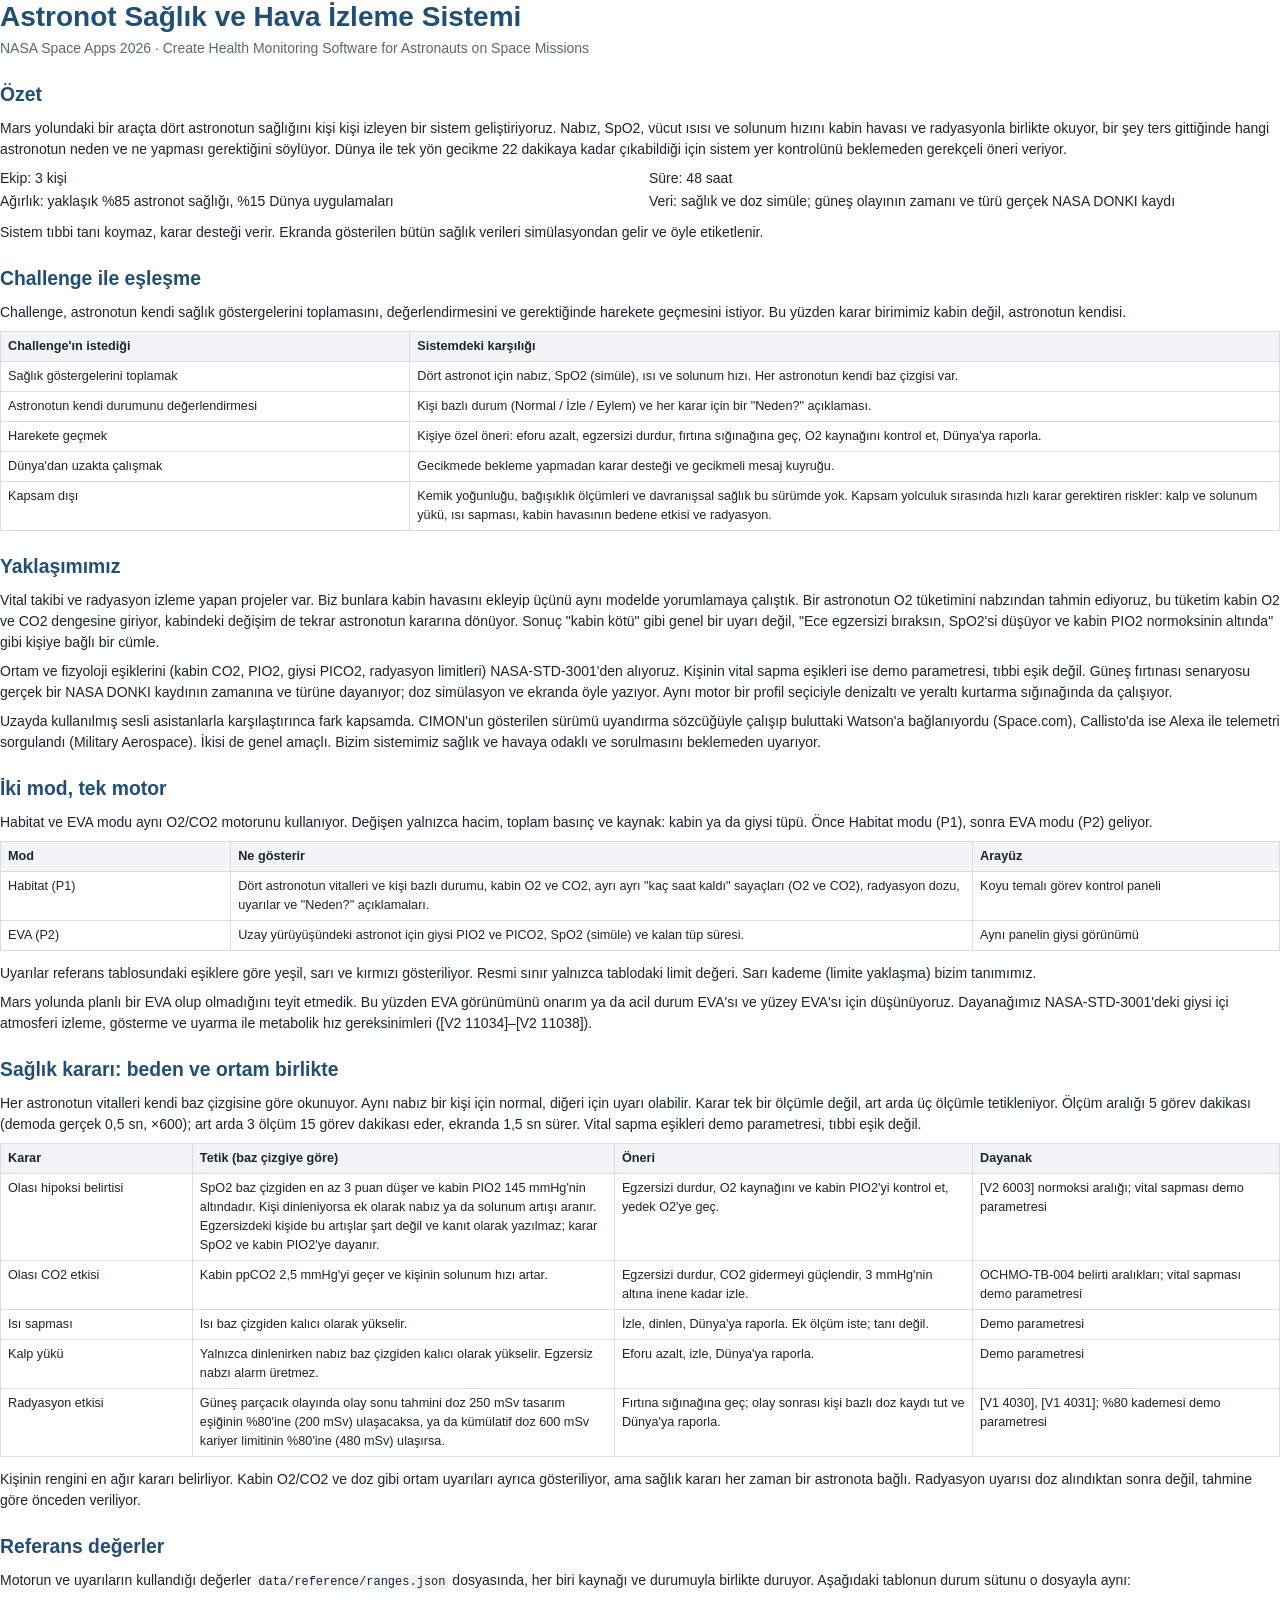
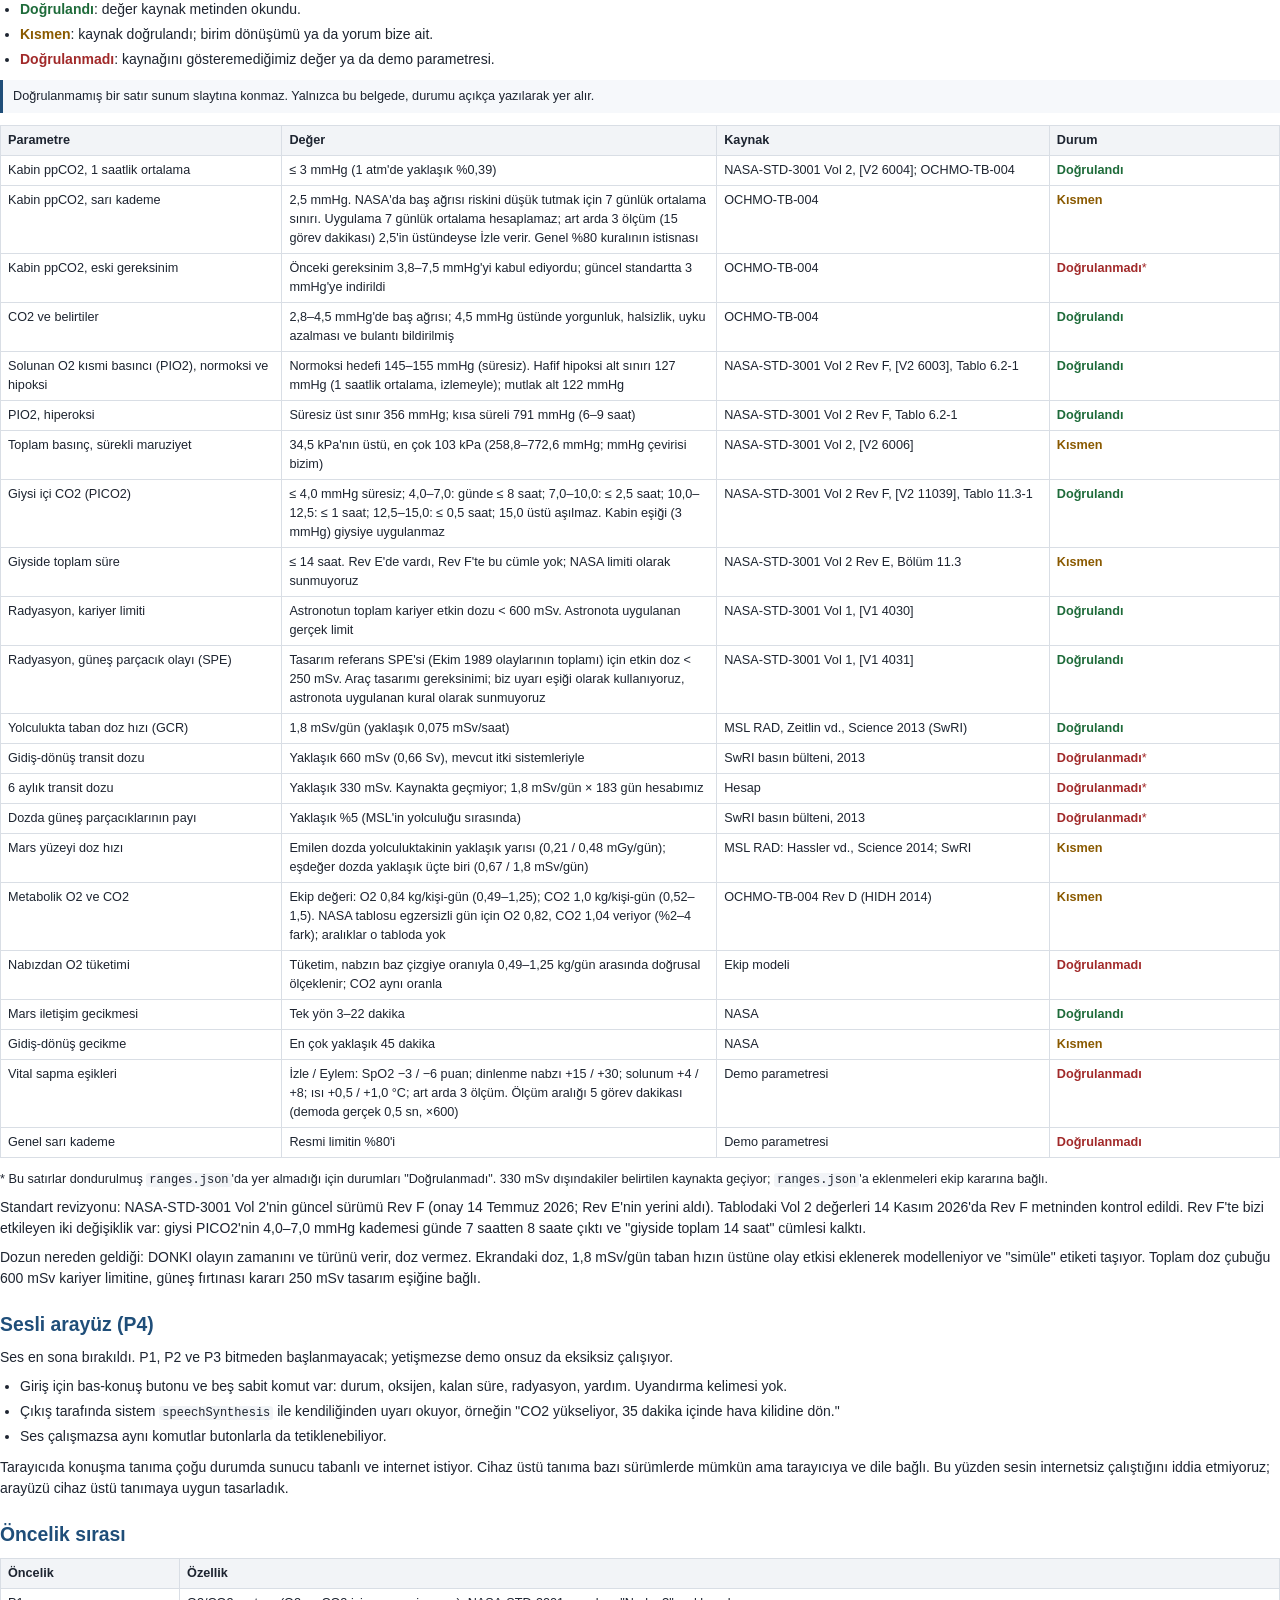
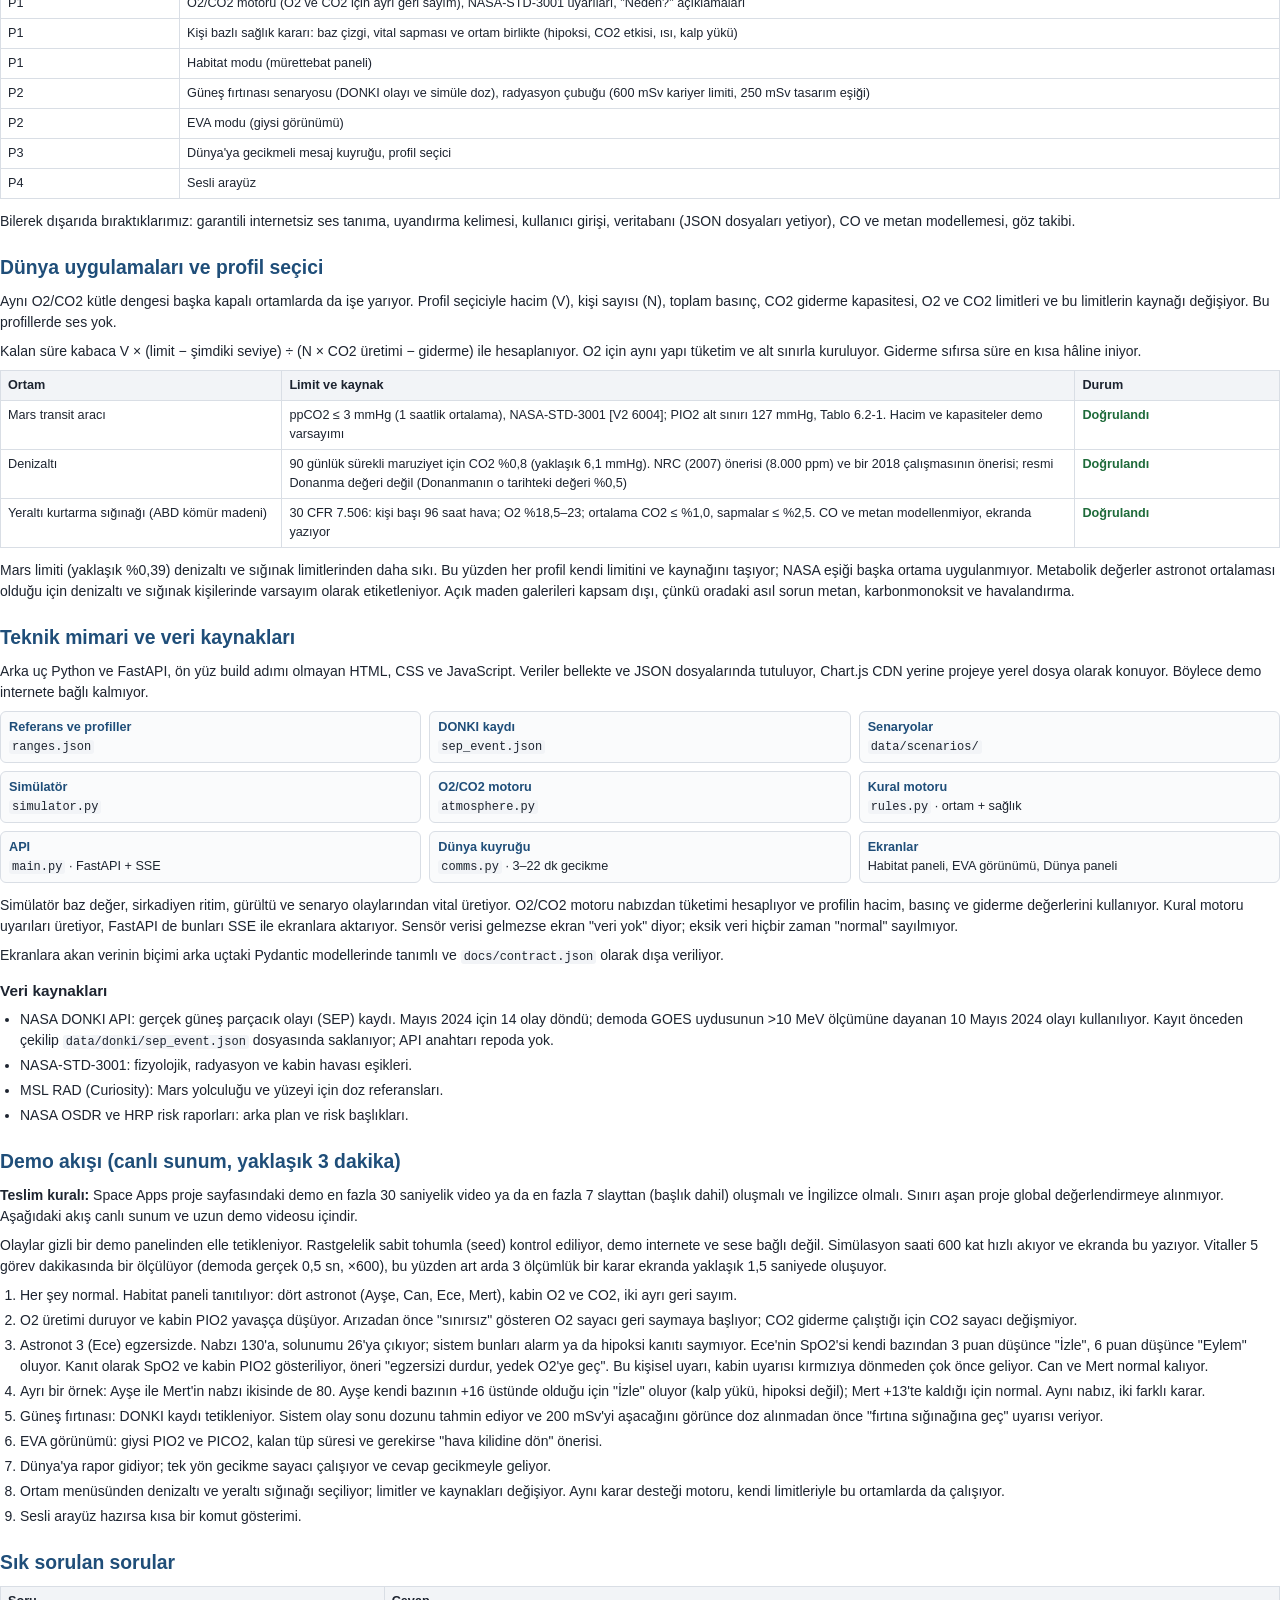
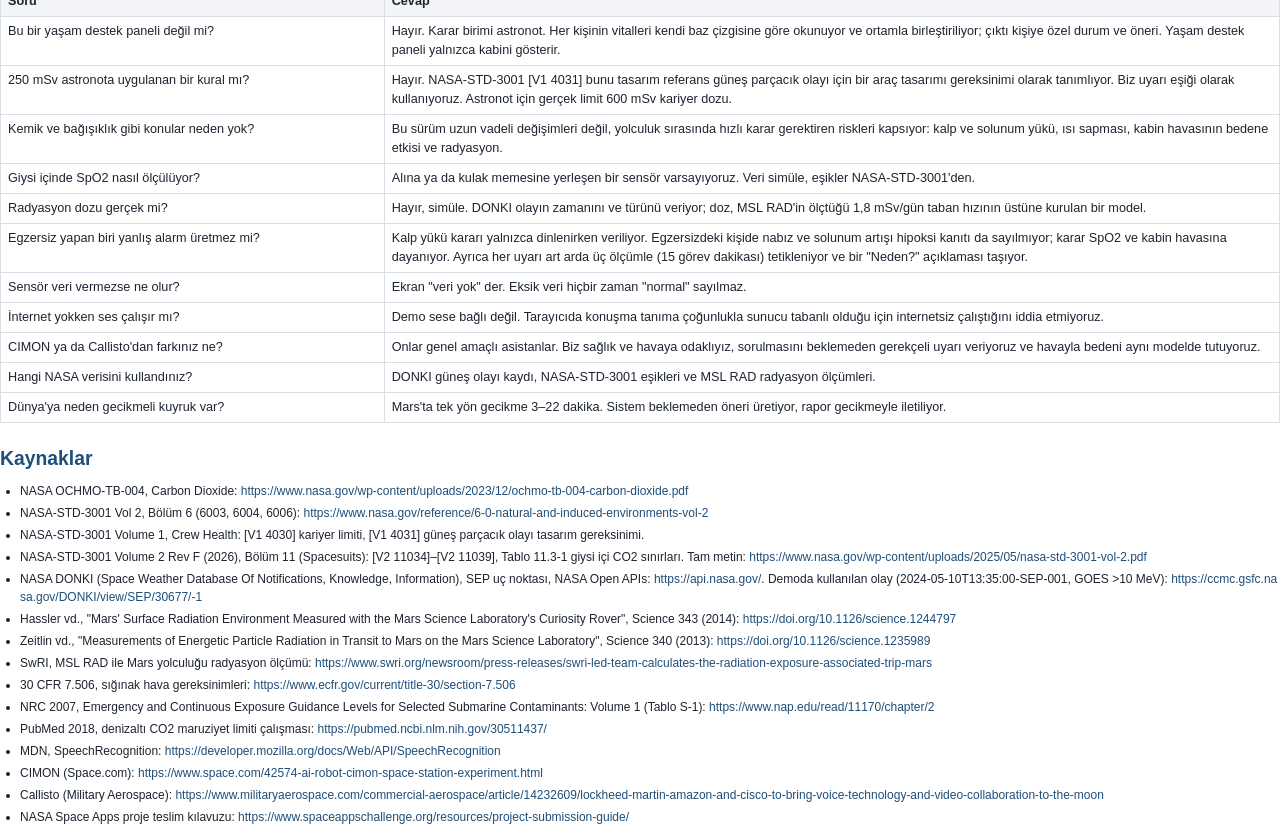
==== commit a751eb95: "docs(delivery): v5'te ppCO2 sarı kademe satırını kuralla hizala, PDF'i yeniden üret NASA'nın 2,5 mmH" ====
--- a/docs/proje_taslagi_v5.html
+++ b/docs/proje_taslagi_v5.html
@@ -94,7 +94,7 @@
 <table>
   <tr><th style="width:22%">Parametre</th><th style="width:34%">Değer</th><th style="width:26%">Kaynak</th><th>Durum</th></tr>
   <tr><td>Kabin ppCO2, 1 saatlik ortalama</td><td>≤ 3 mmHg (1 atm'de yaklaşık %0,39)</td><td>NASA-STD-3001 Vol 2, [V2 6004]; OCHMO-TB-004</td><td class="st ok">Doğrulandı</td></tr>
-  <tr><td>Kabin ppCO2, sarı kademe</td><td>2,5 mmHg. Baş ağrısı riskini düşük tutmak için 7 günlük ortalama sınırı; genel %80 kuralının istisnası</td><td>OCHMO-TB-004</td><td class="st part">Kısmen</td></tr>
+  <tr><td>Kabin ppCO2, sarı kademe</td><td>2,5 mmHg. NASA'da baş ağrısı riskini düşük tutmak için 7 günlük ortalama sınırı. Uygulama 7 günlük ortalama hesaplamaz; art arda 3 ölçüm (15 görev dakikası) 2,5'in üstündeyse İzle verir. Genel %80 kuralının istisnası</td><td>OCHMO-TB-004</td><td class="st part">Kısmen</td></tr>
   <tr><td>Kabin ppCO2, eski gereksinim</td><td>Önceki gereksinim 3,8–7,5 mmHg'yi kabul ediyordu; güncel standartta 3 mmHg'ye indirildi</td><td>OCHMO-TB-004</td><td class="st no">Doğrulanmadı<span style="font-weight:400">*</span></td></tr>
   <tr><td>CO2 ve belirtiler</td><td>2,8–4,5 mmHg'de baş ağrısı; 4,5 mmHg üstünde yorgunluk, halsizlik, uyku azalması ve bulantı bildirilmiş</td><td>OCHMO-TB-004</td><td class="st ok">Doğrulandı</td></tr>
   <tr><td>Solunan O2 kısmi basıncı (PIO2), normoksi ve hipoksi</td><td>Normoksi hedefi 145–155 mmHg (süresiz). Hafif hipoksi alt sınırı 127 mmHg (1 saatlik ortalama, izlemeyle); mutlak alt 122 mmHg</td><td>NASA-STD-3001 Vol 2 Rev F, [V2 6003], Tablo 6.2-1</td><td class="st ok">Doğrulandı</td></tr>
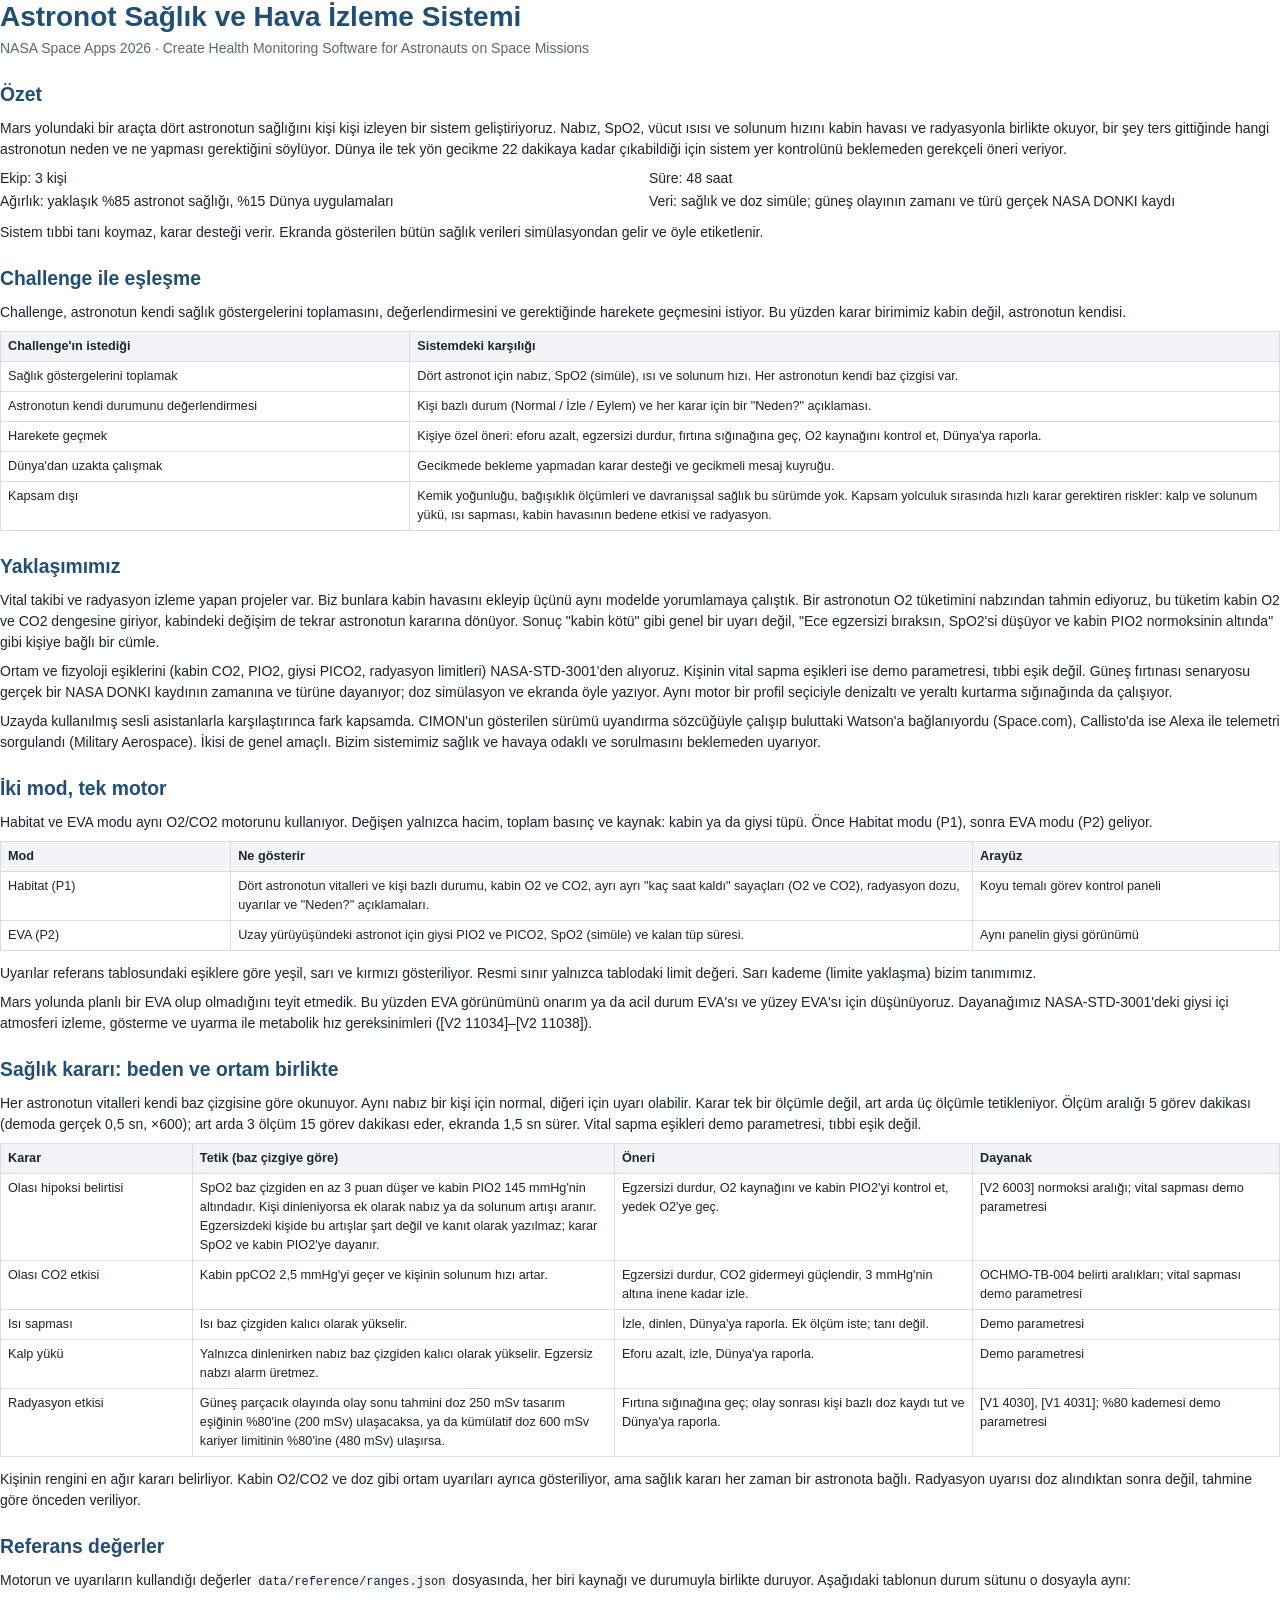
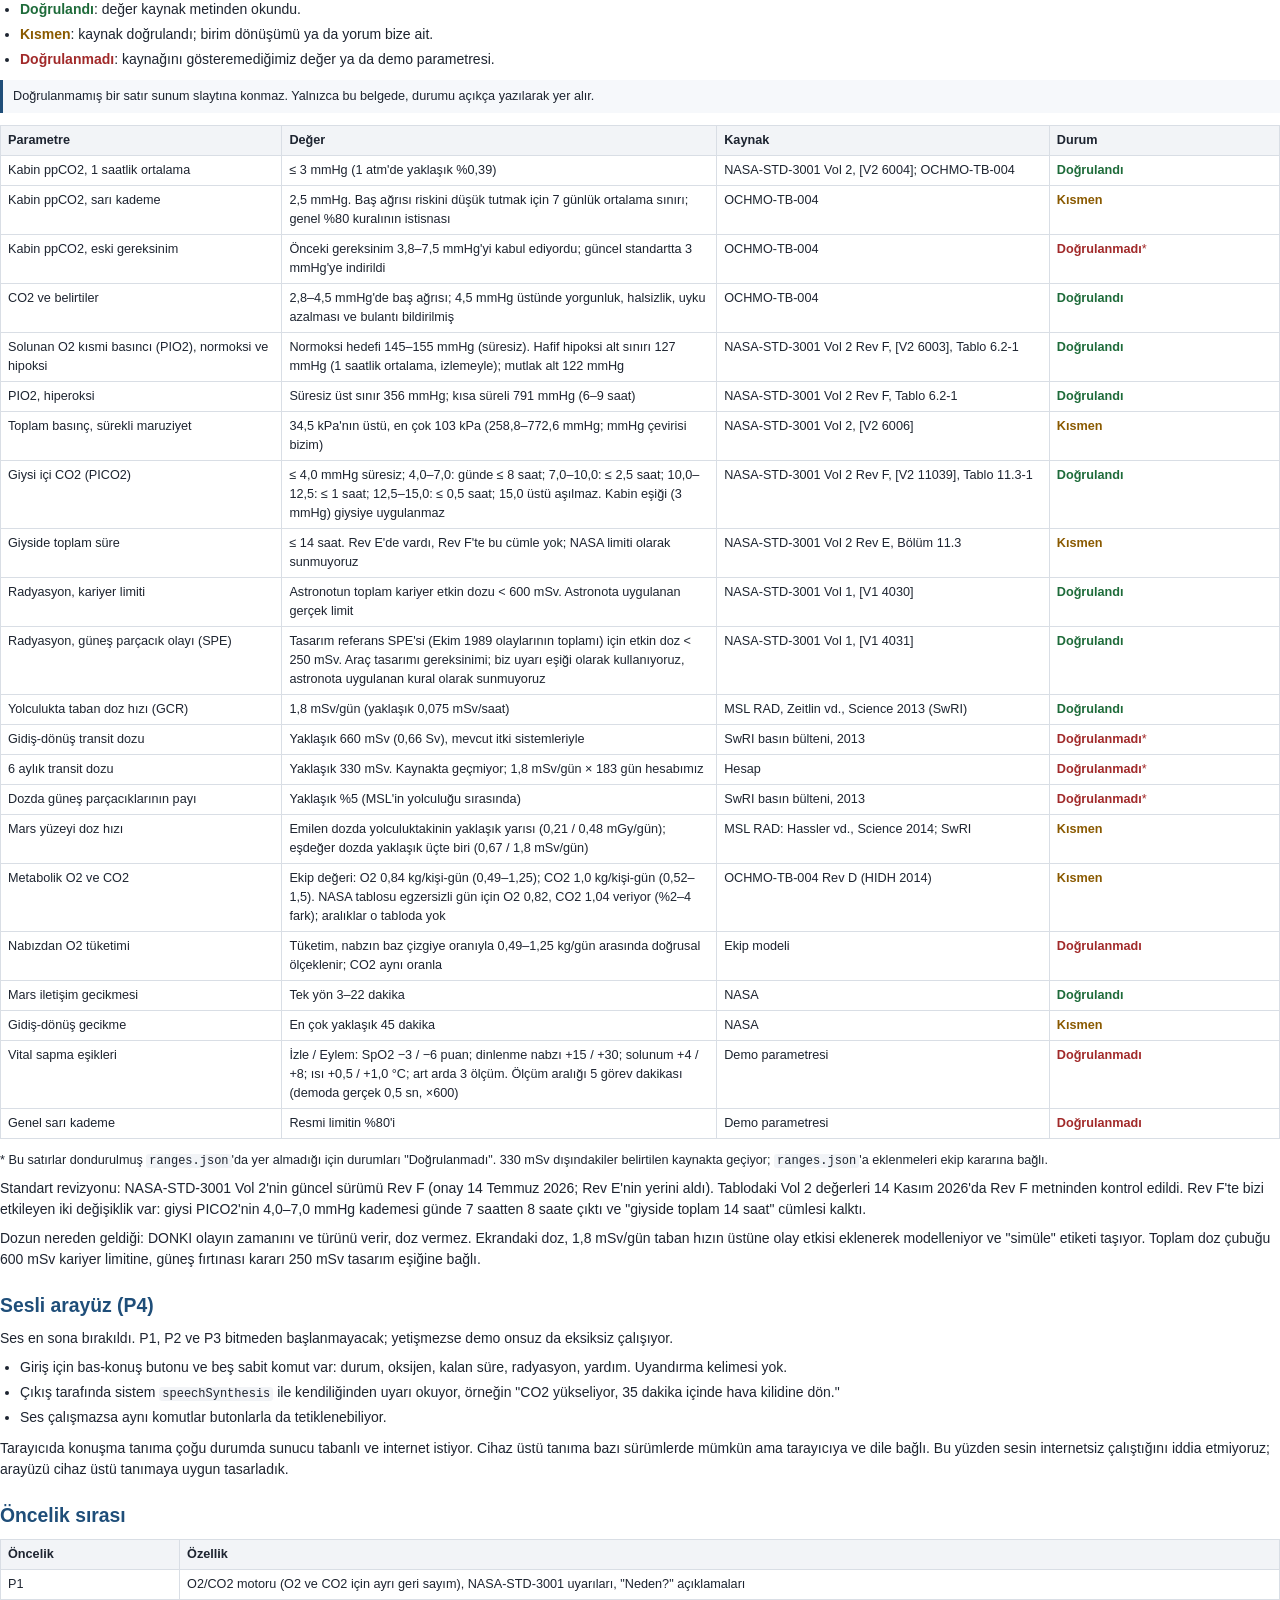
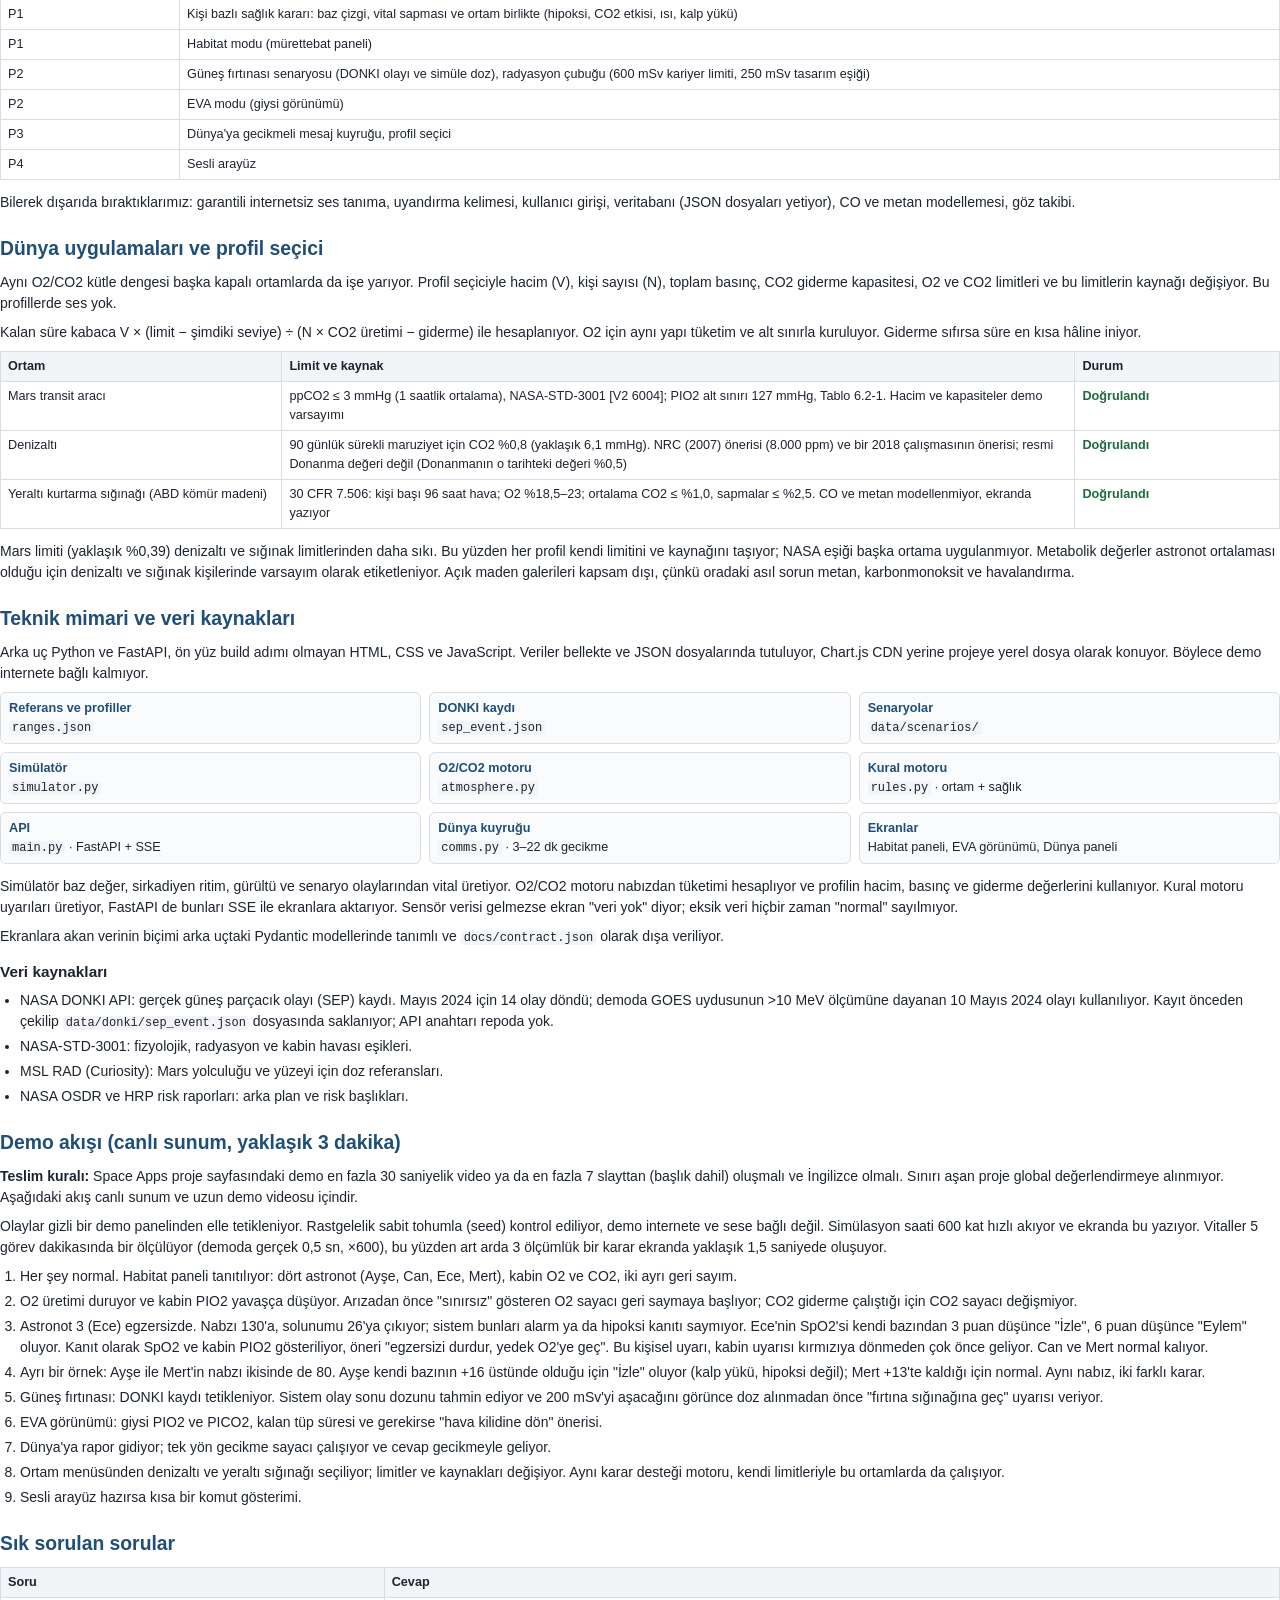
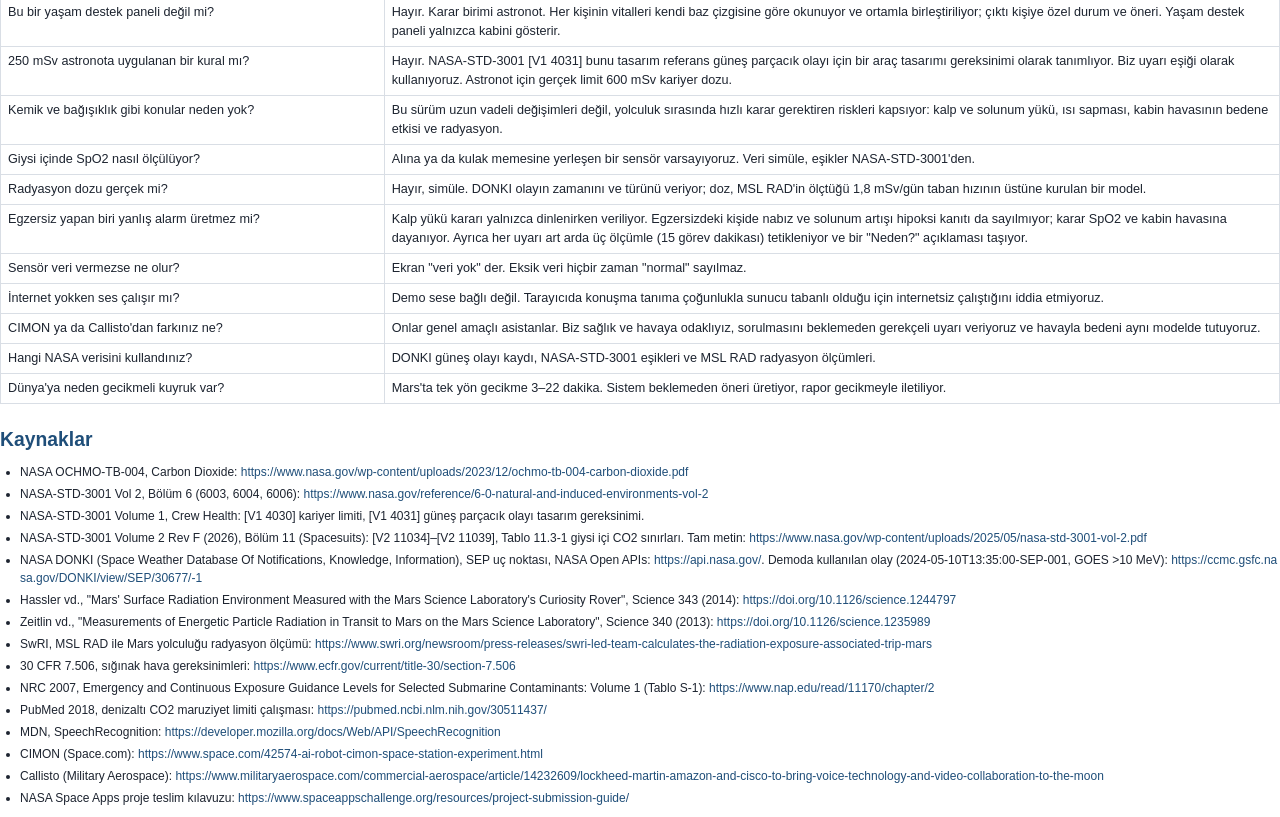
==== commit f7cefc59: "docs(delivery): v5 HTML/PDF değişikliğini #83'ten çıkar #83 yalnız README.md ve docs/DEMO_SCRIPT.md " ====
--- a/docs/proje_taslagi_v5.html
+++ b/docs/proje_taslagi_v5.html
@@ -94,7 +94,7 @@
 <table>
   <tr><th style="width:22%">Parametre</th><th style="width:34%">Değer</th><th style="width:26%">Kaynak</th><th>Durum</th></tr>
   <tr><td>Kabin ppCO2, 1 saatlik ortalama</td><td>≤ 3 mmHg (1 atm'de yaklaşık %0,39)</td><td>NASA-STD-3001 Vol 2, [V2 6004]; OCHMO-TB-004</td><td class="st ok">Doğrulandı</td></tr>
-  <tr><td>Kabin ppCO2, sarı kademe</td><td>2,5 mmHg. NASA'da baş ağrısı riskini düşük tutmak için 7 günlük ortalama sınırı. Uygulama 7 günlük ortalama hesaplamaz; art arda 3 ölçüm (15 görev dakikası) 2,5'in üstündeyse İzle verir. Genel %80 kuralının istisnası</td><td>OCHMO-TB-004</td><td class="st part">Kısmen</td></tr>
+  <tr><td>Kabin ppCO2, sarı kademe</td><td>2,5 mmHg. Baş ağrısı riskini düşük tutmak için 7 günlük ortalama sınırı; genel %80 kuralının istisnası</td><td>OCHMO-TB-004</td><td class="st part">Kısmen</td></tr>
   <tr><td>Kabin ppCO2, eski gereksinim</td><td>Önceki gereksinim 3,8–7,5 mmHg'yi kabul ediyordu; güncel standartta 3 mmHg'ye indirildi</td><td>OCHMO-TB-004</td><td class="st no">Doğrulanmadı<span style="font-weight:400">*</span></td></tr>
   <tr><td>CO2 ve belirtiler</td><td>2,8–4,5 mmHg'de baş ağrısı; 4,5 mmHg üstünde yorgunluk, halsizlik, uyku azalması ve bulantı bildirilmiş</td><td>OCHMO-TB-004</td><td class="st ok">Doğrulandı</td></tr>
   <tr><td>Solunan O2 kısmi basıncı (PIO2), normoksi ve hipoksi</td><td>Normoksi hedefi 145–155 mmHg (süresiz). Hafif hipoksi alt sınırı 127 mmHg (1 saatlik ortalama, izlemeyle); mutlak alt 122 mmHg</td><td>NASA-STD-3001 Vol 2 Rev F, [V2 6003], Tablo 6.2-1</td><td class="st ok">Doğrulandı</td></tr>
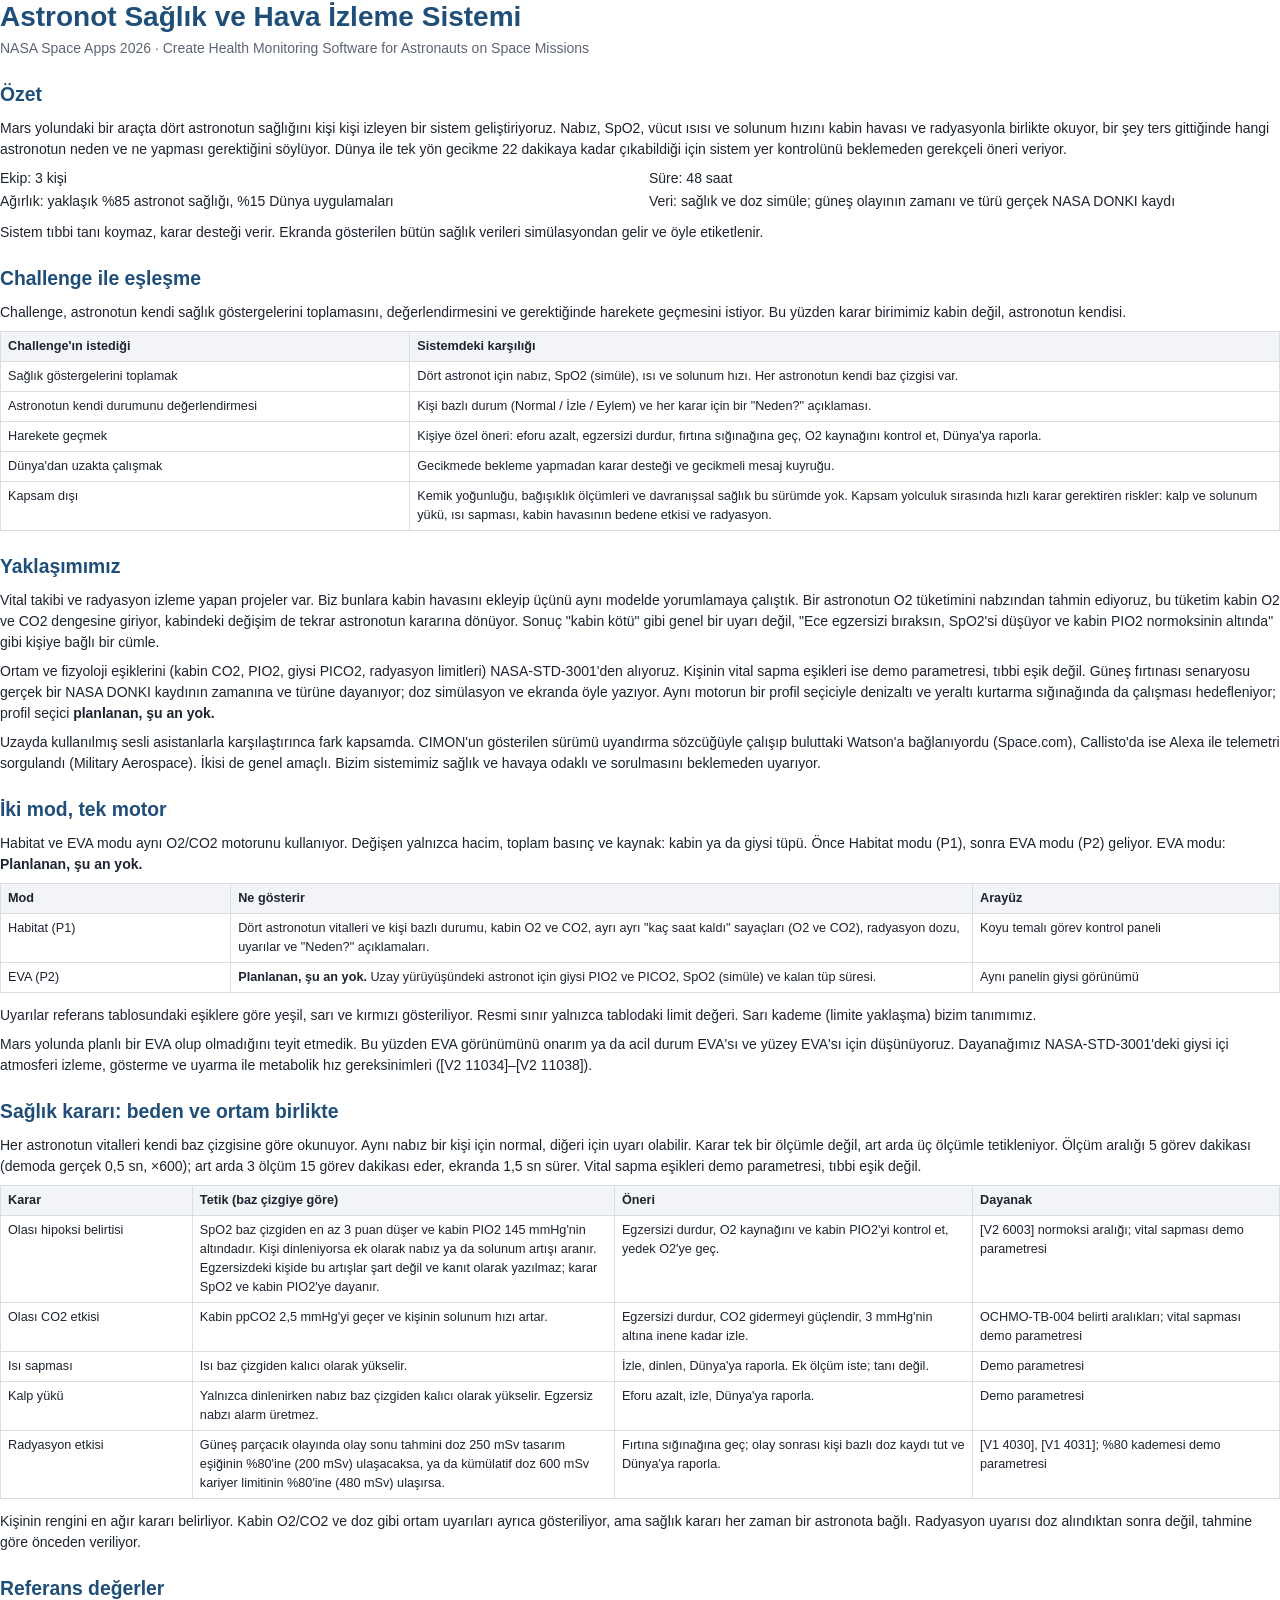
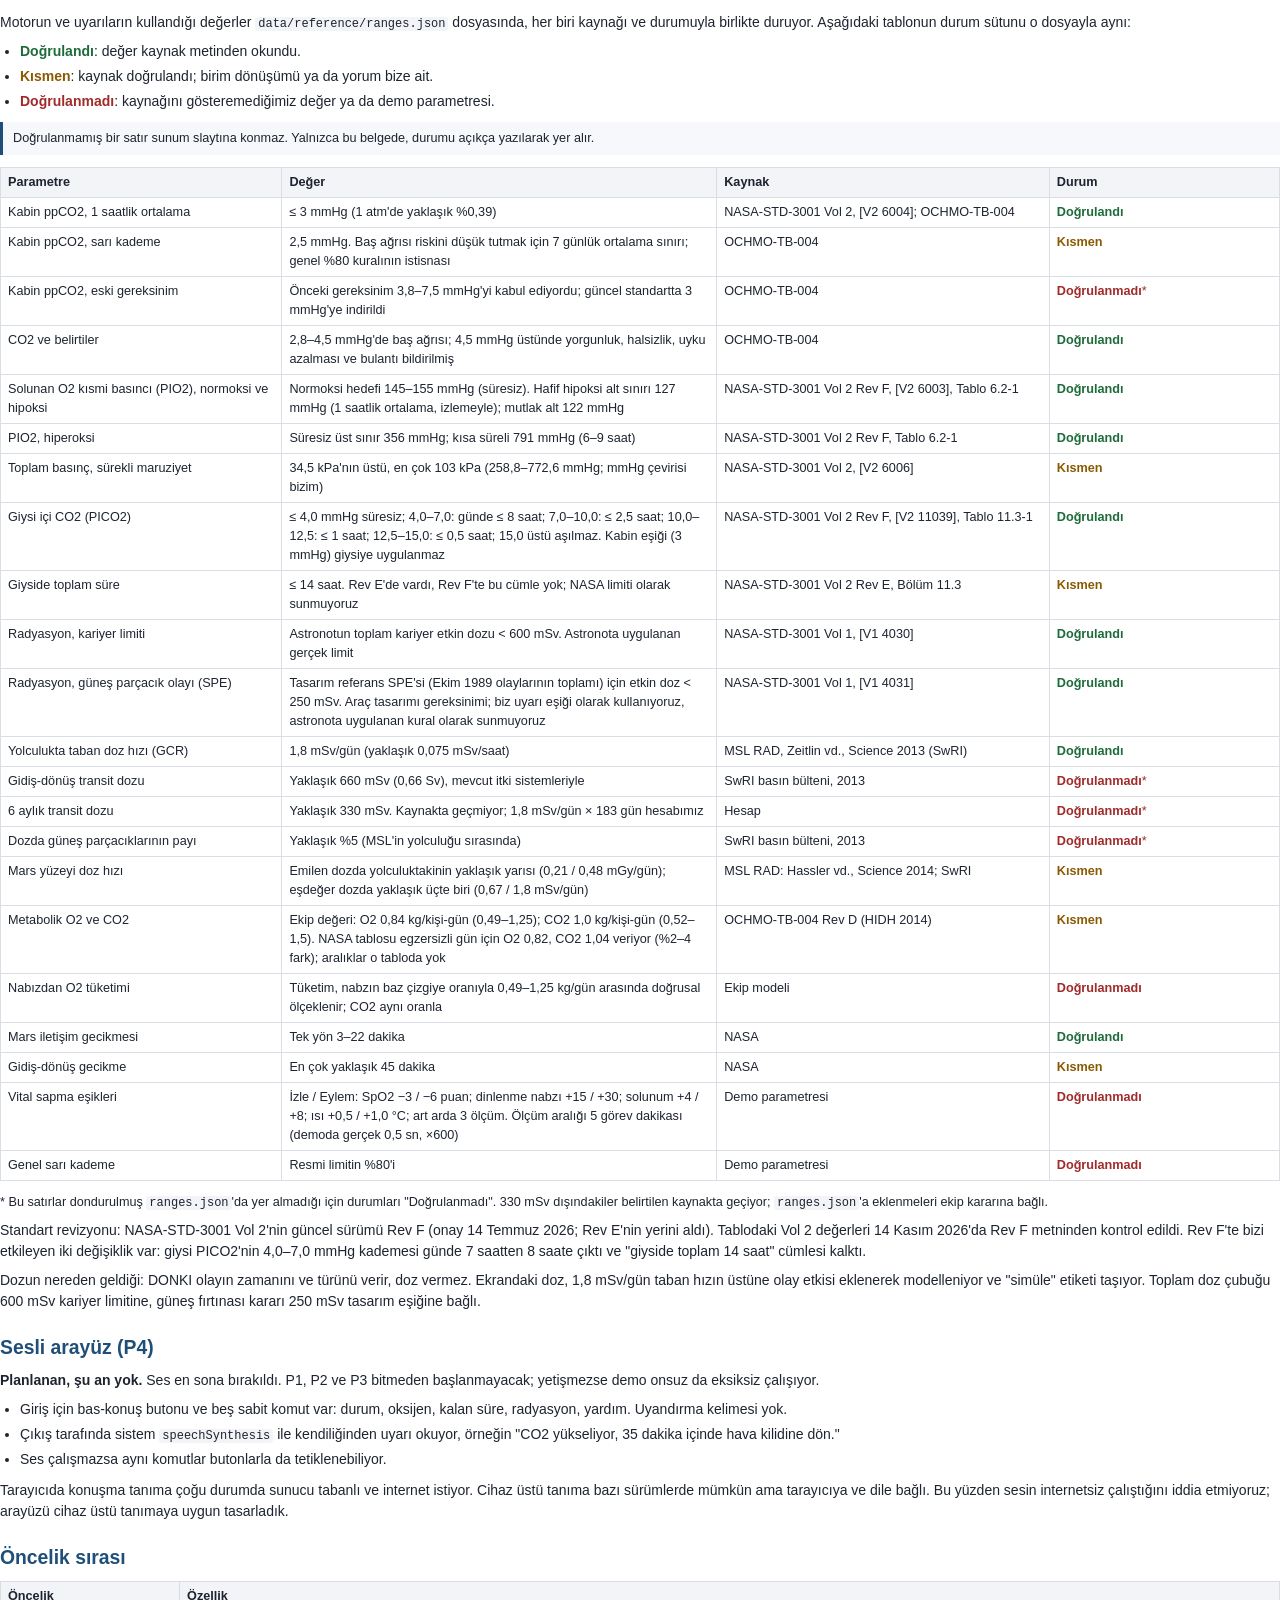
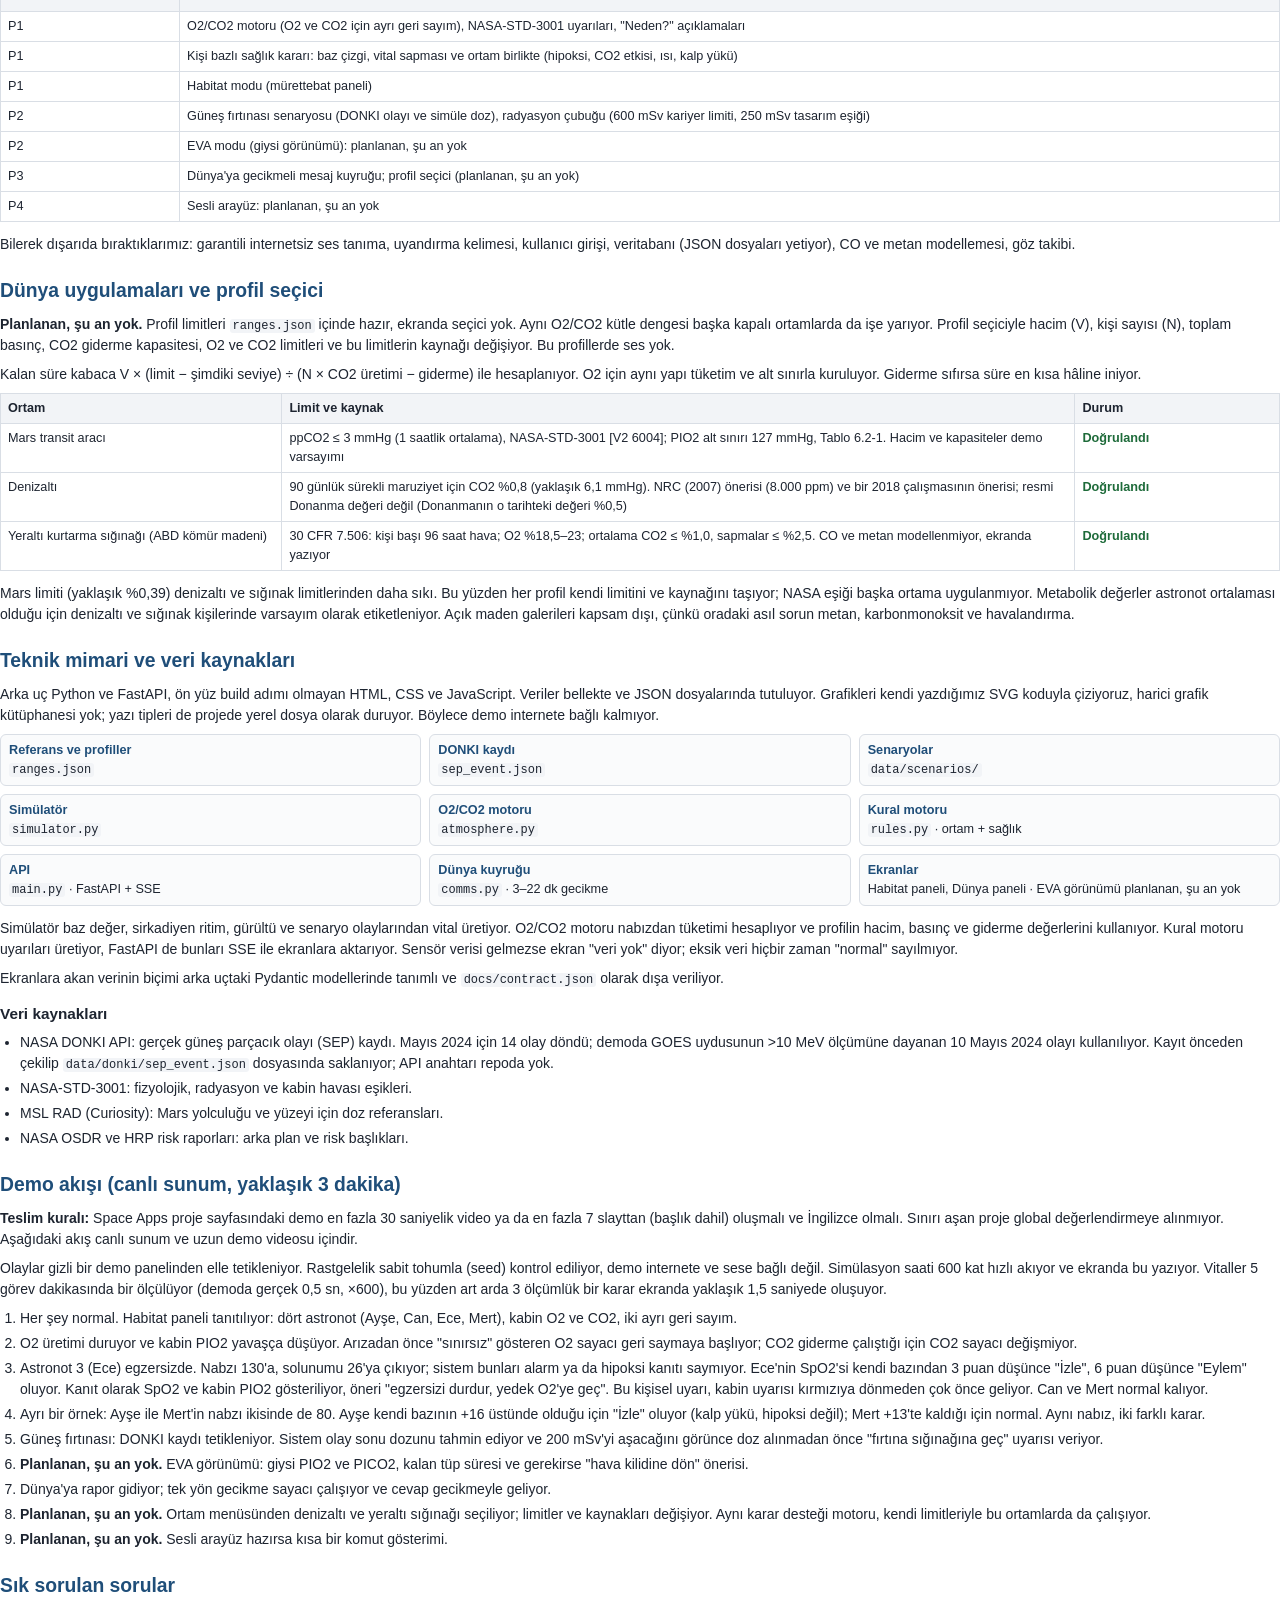
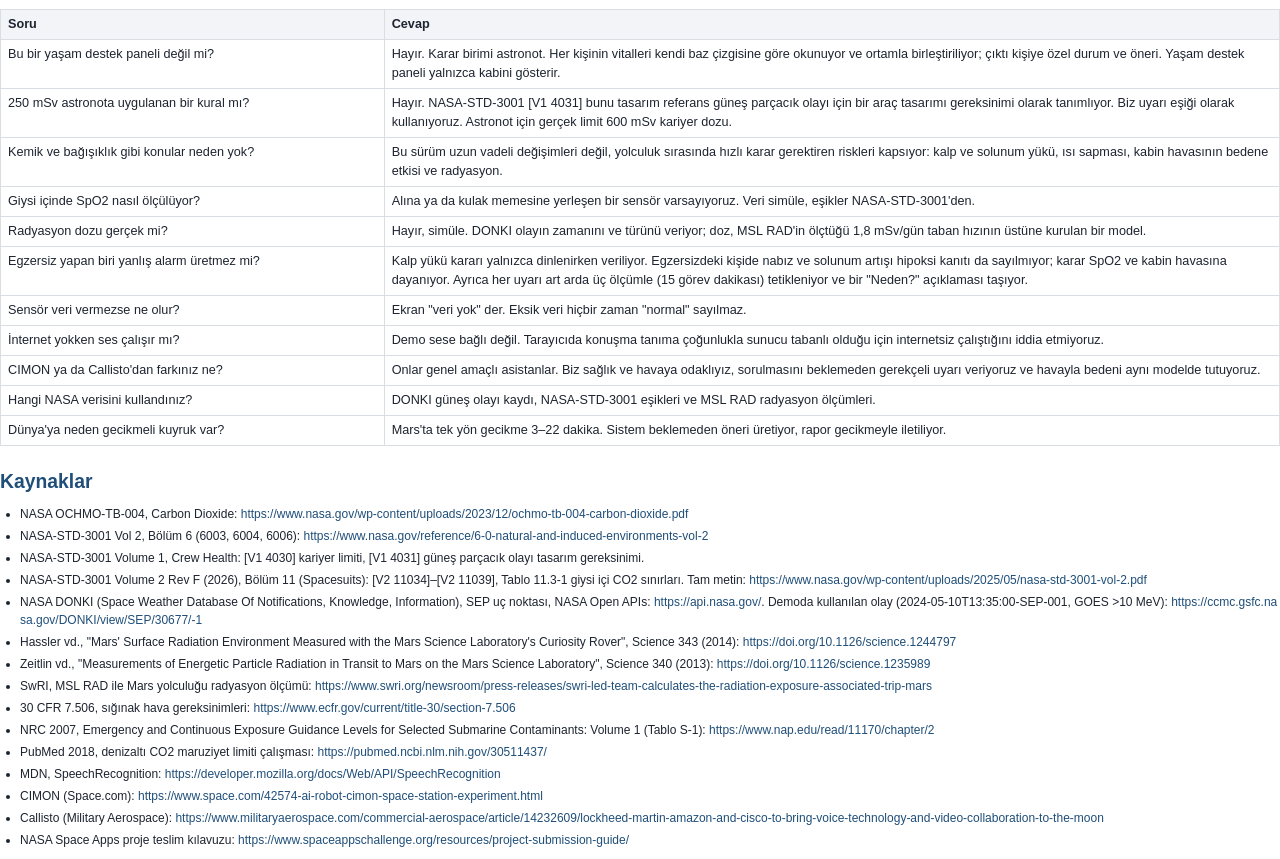
==== commit 2b507852: "docs(delivery): Chart.js'i kaldır, planlanan özellikleri işaretle - Proje taslağı (HTML + PDF): graf" ====
--- a/docs/proje_taslagi_v5.html
+++ b/docs/proje_taslagi_v5.html
@@ -58,15 +58,15 @@
 
 <h2>Yaklaşımımız</h2>
 <p>Vital takibi ve radyasyon izleme yapan projeler var. Biz bunlara kabin havasını ekleyip üçünü aynı modelde yorumlamaya çalıştık. Bir astronotun O2 tüketimini nabzından tahmin ediyoruz, bu tüketim kabin O2 ve CO2 dengesine giriyor, kabindeki değişim de tekrar astronotun kararına dönüyor. Sonuç "kabin kötü" gibi genel bir uyarı değil, "Ece egzersizi bıraksın, SpO2'si düşüyor ve kabin PIO2 normoksinin altında" gibi kişiye bağlı bir cümle.</p>
-<p>Ortam ve fizyoloji eşiklerini (kabin CO2, PIO2, giysi PICO2, radyasyon limitleri) NASA-STD-3001'den alıyoruz. Kişinin vital sapma eşikleri ise demo parametresi, tıbbi eşik değil. Güneş fırtınası senaryosu gerçek bir NASA DONKI kaydının zamanına ve türüne dayanıyor; doz simülasyon ve ekranda öyle yazıyor. Aynı motor bir profil seçiciyle denizaltı ve yeraltı kurtarma sığınağında da çalışıyor.</p>
+<p>Ortam ve fizyoloji eşiklerini (kabin CO2, PIO2, giysi PICO2, radyasyon limitleri) NASA-STD-3001'den alıyoruz. Kişinin vital sapma eşikleri ise demo parametresi, tıbbi eşik değil. Güneş fırtınası senaryosu gerçek bir NASA DONKI kaydının zamanına ve türüne dayanıyor; doz simülasyon ve ekranda öyle yazıyor. Aynı motorun bir profil seçiciyle denizaltı ve yeraltı kurtarma sığınağında da çalışması hedefleniyor; profil seçici <b>planlanan, şu an yok.</b></p>
 <p>Uzayda kullanılmış sesli asistanlarla karşılaştırınca fark kapsamda. CIMON'un gösterilen sürümü uyandırma sözcüğüyle çalışıp buluttaki Watson'a bağlanıyordu (Space.com), Callisto'da ise Alexa ile telemetri sorgulandı (Military Aerospace). İkisi de genel amaçlı. Bizim sistemimiz sağlık ve havaya odaklı ve sorulmasını beklemeden uyarıyor.</p>
 
 <h2>İki mod, tek motor</h2>
-<p>Habitat ve EVA modu aynı O2/CO2 motorunu kullanıyor. Değişen yalnızca hacim, toplam basınç ve kaynak: kabin ya da giysi tüpü. Önce Habitat modu (P1), sonra EVA modu (P2) geliyor.</p>
+<p>Habitat ve EVA modu aynı O2/CO2 motorunu kullanıyor. Değişen yalnızca hacim, toplam basınç ve kaynak: kabin ya da giysi tüpü. Önce Habitat modu (P1), sonra EVA modu (P2) geliyor. EVA modu: <b>Planlanan, şu an yok.</b></p>
 <table>
   <tr><th style="width:18%">Mod</th><th>Ne gösterir</th><th style="width:24%">Arayüz</th></tr>
   <tr><td>Habitat (P1)</td><td>Dört astronotun vitalleri ve kişi bazlı durumu, kabin O2 ve CO2, ayrı ayrı "kaç saat kaldı" sayaçları (O2 ve CO2), radyasyon dozu, uyarılar ve "Neden?" açıklamaları.</td><td>Koyu temalı görev kontrol paneli</td></tr>
-  <tr><td>EVA (P2)</td><td>Uzay yürüyüşündeki astronot için giysi PIO2 ve PICO2, SpO2 (simüle) ve kalan tüp süresi.</td><td>Aynı panelin giysi görünümü</td></tr>
+  <tr><td>EVA (P2)</td><td><b>Planlanan, şu an yok.</b> Uzay yürüyüşündeki astronot için giysi PIO2 ve PICO2, SpO2 (simüle) ve kalan tüp süresi.</td><td>Aynı panelin giysi görünümü</td></tr>
 </table>
 <p>Uyarılar referans tablosundaki eşiklere göre yeşil, sarı ve kırmızı gösteriliyor. Resmi sınır yalnızca tablodaki limit değeri. Sarı kademe (limite yaklaşma) bizim tanımımız.</p>
 <p>Mars yolunda planlı bir EVA olup olmadığını teyit etmedik. Bu yüzden EVA görünümünü onarım ya da acil durum EVA'sı ve yüzey EVA'sı için düşünüyoruz. Dayanağımız NASA-STD-3001'deki giysi içi atmosferi izleme, gösterme ve uyarma ile metabolik hız gereksinimleri ([V2 11034]–[V2 11038]).</p>
@@ -121,7 +121,7 @@
 <p>Dozun nereden geldiği: DONKI olayın zamanını ve türünü verir, doz vermez. Ekrandaki doz, 1,8 mSv/gün taban hızın üstüne olay etkisi eklenerek modelleniyor ve "simüle" etiketi taşıyor. Toplam doz çubuğu 600 mSv kariyer limitine, güneş fırtınası kararı 250 mSv tasarım eşiğine bağlı.</p>
 
 <h2>Sesli arayüz (P4)</h2>
-<p>Ses en sona bırakıldı. P1, P2 ve P3 bitmeden başlanmayacak; yetişmezse demo onsuz da eksiksiz çalışıyor.</p>
+<p><b>Planlanan, şu an yok.</b> Ses en sona bırakıldı. P1, P2 ve P3 bitmeden başlanmayacak; yetişmezse demo onsuz da eksiksiz çalışıyor.</p>
 <ul>
   <li>Giriş için bas-konuş butonu ve beş sabit komut var: durum, oksijen, kalan süre, radyasyon, yardım. Uyandırma kelimesi yok.</li>
   <li>Çıkış tarafında sistem <code>speechSynthesis</code> ile kendiliğinden uyarı okuyor, örneğin "CO2 yükseliyor, 35 dakika içinde hava kilidine dön."</li>
@@ -136,14 +136,14 @@
   <tr><td>P1</td><td>Kişi bazlı sağlık kararı: baz çizgi, vital sapması ve ortam birlikte (hipoksi, CO2 etkisi, ısı, kalp yükü)</td></tr>
   <tr><td>P1</td><td>Habitat modu (mürettebat paneli)</td></tr>
   <tr><td>P2</td><td>Güneş fırtınası senaryosu (DONKI olayı ve simüle doz), radyasyon çubuğu (600 mSv kariyer limiti, 250 mSv tasarım eşiği)</td></tr>
-  <tr><td>P2</td><td>EVA modu (giysi görünümü)</td></tr>
-  <tr><td>P3</td><td>Dünya'ya gecikmeli mesaj kuyruğu, profil seçici</td></tr>
-  <tr><td>P4</td><td>Sesli arayüz</td></tr>
+  <tr><td>P2</td><td>EVA modu (giysi görünümü): planlanan, şu an yok</td></tr>
+  <tr><td>P3</td><td>Dünya'ya gecikmeli mesaj kuyruğu; profil seçici (planlanan, şu an yok)</td></tr>
+  <tr><td>P4</td><td>Sesli arayüz: planlanan, şu an yok</td></tr>
 </table>
 <p>Bilerek dışarıda bıraktıklarımız: garantili internetsiz ses tanıma, uyandırma kelimesi, kullanıcı girişi, veritabanı (JSON dosyaları yetiyor), CO ve metan modellemesi, göz takibi.</p>
 
 <h2>Dünya uygulamaları ve profil seçici</h2>
-<p>Aynı O2/CO2 kütle dengesi başka kapalı ortamlarda da işe yarıyor. Profil seçiciyle hacim (V), kişi sayısı (N), toplam basınç, CO2 giderme kapasitesi, O2 ve CO2 limitleri ve bu limitlerin kaynağı değişiyor. Bu profillerde ses yok.</p>
+<p><b>Planlanan, şu an yok.</b> Profil limitleri <code>ranges.json</code> içinde hazır, ekranda seçici yok. Aynı O2/CO2 kütle dengesi başka kapalı ortamlarda da işe yarıyor. Profil seçiciyle hacim (V), kişi sayısı (N), toplam basınç, CO2 giderme kapasitesi, O2 ve CO2 limitleri ve bu limitlerin kaynağı değişiyor. Bu profillerde ses yok.</p>
 <p>Kalan süre kabaca V × (limit − şimdiki seviye) ÷ (N × CO2 üretimi − giderme) ile hesaplanıyor. O2 için aynı yapı tüketim ve alt sınırla kuruluyor. Giderme sıfırsa süre en kısa hâline iniyor.</p>
 <table>
   <tr><th style="width:22%">Ortam</th><th>Limit ve kaynak</th><th style="width:16%">Durum</th></tr>
@@ -154,7 +154,7 @@
 <p>Mars limiti (yaklaşık %0,39) denizaltı ve sığınak limitlerinden daha sıkı. Bu yüzden her profil kendi limitini ve kaynağını taşıyor; NASA eşiği başka ortama uygulanmıyor. Metabolik değerler astronot ortalaması olduğu için denizaltı ve sığınak kişilerinde varsayım olarak etiketleniyor. Açık maden galerileri kapsam dışı, çünkü oradaki asıl sorun metan, karbonmonoksit ve havalandırma.</p>
 
 <h2>Teknik mimari ve veri kaynakları</h2>
-<p>Arka uç Python ve FastAPI, ön yüz build adımı olmayan HTML, CSS ve JavaScript. Veriler bellekte ve JSON dosyalarında tutuluyor, Chart.js CDN yerine projeye yerel dosya olarak konuyor. Böylece demo internete bağlı kalmıyor.</p>
+<p>Arka uç Python ve FastAPI, ön yüz build adımı olmayan HTML, CSS ve JavaScript. Veriler bellekte ve JSON dosyalarında tutuluyor. Grafikleri kendi yazdığımız SVG koduyla çiziyoruz, harici grafik kütüphanesi yok; yazı tipleri de projede yerel dosya olarak duruyor. Böylece demo internete bağlı kalmıyor.</p>
 <div class="arch">
   <div class="box"><b>Referans ve profiller</b><code>ranges.json</code></div>
   <div class="box"><b>DONKI kaydı</b><code>sep_event.json</code></div>
@@ -164,7 +164,7 @@
   <div class="box"><b>Kural motoru</b><code>rules.py</code> · ortam + sağlık</div>
   <div class="box"><b>API</b><code>main.py</code> · FastAPI + SSE</div>
   <div class="box"><b>Dünya kuyruğu</b><code>comms.py</code> · 3–22 dk gecikme</div>
-  <div class="box"><b>Ekranlar</b>Habitat paneli, EVA görünümü, Dünya paneli</div>
+  <div class="box"><b>Ekranlar</b>Habitat paneli, Dünya paneli · EVA görünümü planlanan, şu an yok</div>
 </div>
 <p>Simülatör baz değer, sirkadiyen ritim, gürültü ve senaryo olaylarından vital üretiyor. O2/CO2 motoru nabızdan tüketimi hesaplıyor ve profilin hacim, basınç ve giderme değerlerini kullanıyor. Kural motoru uyarıları üretiyor, FastAPI de bunları SSE ile ekranlara aktarıyor. Sensör verisi gelmezse ekran "veri yok" diyor; eksik veri hiçbir zaman "normal" sayılmıyor.</p>
 <p>Ekranlara akan verinin biçimi arka uçtaki Pydantic modellerinde tanımlı ve <code>docs/contract.json</code> olarak dışa veriliyor.</p>
@@ -185,10 +185,10 @@
   <li>Astronot 3 (Ece) egzersizde. Nabzı 130'a, solunumu 26'ya çıkıyor; sistem bunları alarm ya da hipoksi kanıtı saymıyor. Ece'nin SpO2'si kendi bazından 3 puan düşünce "İzle", 6 puan düşünce "Eylem" oluyor. Kanıt olarak SpO2 ve kabin PIO2 gösteriliyor, öneri "egzersizi durdur, yedek O2'ye geç". Bu kişisel uyarı, kabin uyarısı kırmızıya dönmeden çok önce geliyor. Can ve Mert normal kalıyor.</li>
   <li>Ayrı bir örnek: Ayşe ile Mert'in nabzı ikisinde de 80. Ayşe kendi bazının +16 üstünde olduğu için "İzle" oluyor (kalp yükü, hipoksi değil); Mert +13'te kaldığı için normal. Aynı nabız, iki farklı karar.</li>
   <li>Güneş fırtınası: DONKI kaydı tetikleniyor. Sistem olay sonu dozunu tahmin ediyor ve 200 mSv'yi aşacağını görünce doz alınmadan önce "fırtına sığınağına geç" uyarısı veriyor.</li>
-  <li>EVA görünümü: giysi PIO2 ve PICO2, kalan tüp süresi ve gerekirse "hava kilidine dön" önerisi.</li>
+  <li><b>Planlanan, şu an yok.</b> EVA görünümü: giysi PIO2 ve PICO2, kalan tüp süresi ve gerekirse "hava kilidine dön" önerisi.</li>
   <li>Dünya'ya rapor gidiyor; tek yön gecikme sayacı çalışıyor ve cevap gecikmeyle geliyor.</li>
-  <li>Ortam menüsünden denizaltı ve yeraltı sığınağı seçiliyor; limitler ve kaynakları değişiyor. Aynı karar desteği motoru, kendi limitleriyle bu ortamlarda da çalışıyor.</li>
-  <li>Sesli arayüz hazırsa kısa bir komut gösterimi.</li>
+  <li><b>Planlanan, şu an yok.</b> Ortam menüsünden denizaltı ve yeraltı sığınağı seçiliyor; limitler ve kaynakları değişiyor. Aynı karar desteği motoru, kendi limitleriyle bu ortamlarda da çalışıyor.</li>
+  <li><b>Planlanan, şu an yok.</b> Sesli arayüz hazırsa kısa bir komut gösterimi.</li>
 </ol>
 
 <h2 style="break-before: page">Sık sorulan sorular</h2>
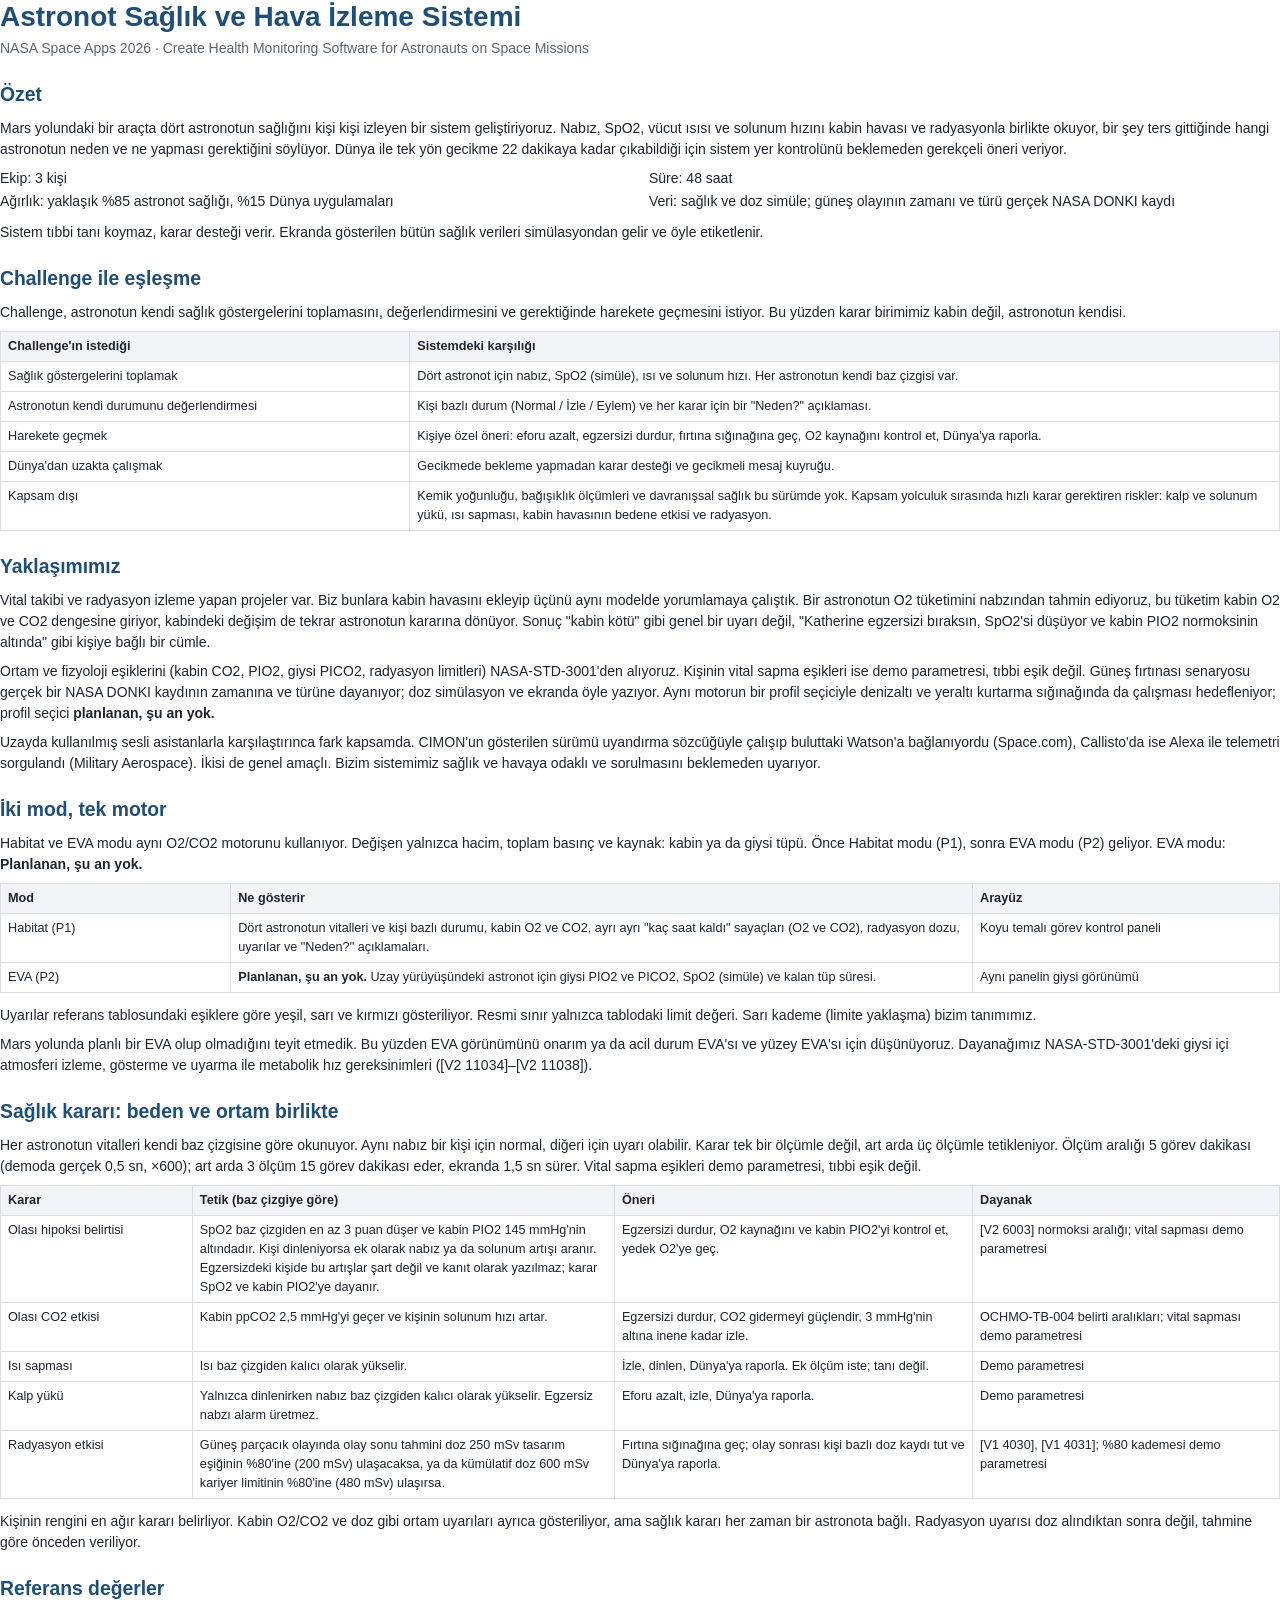
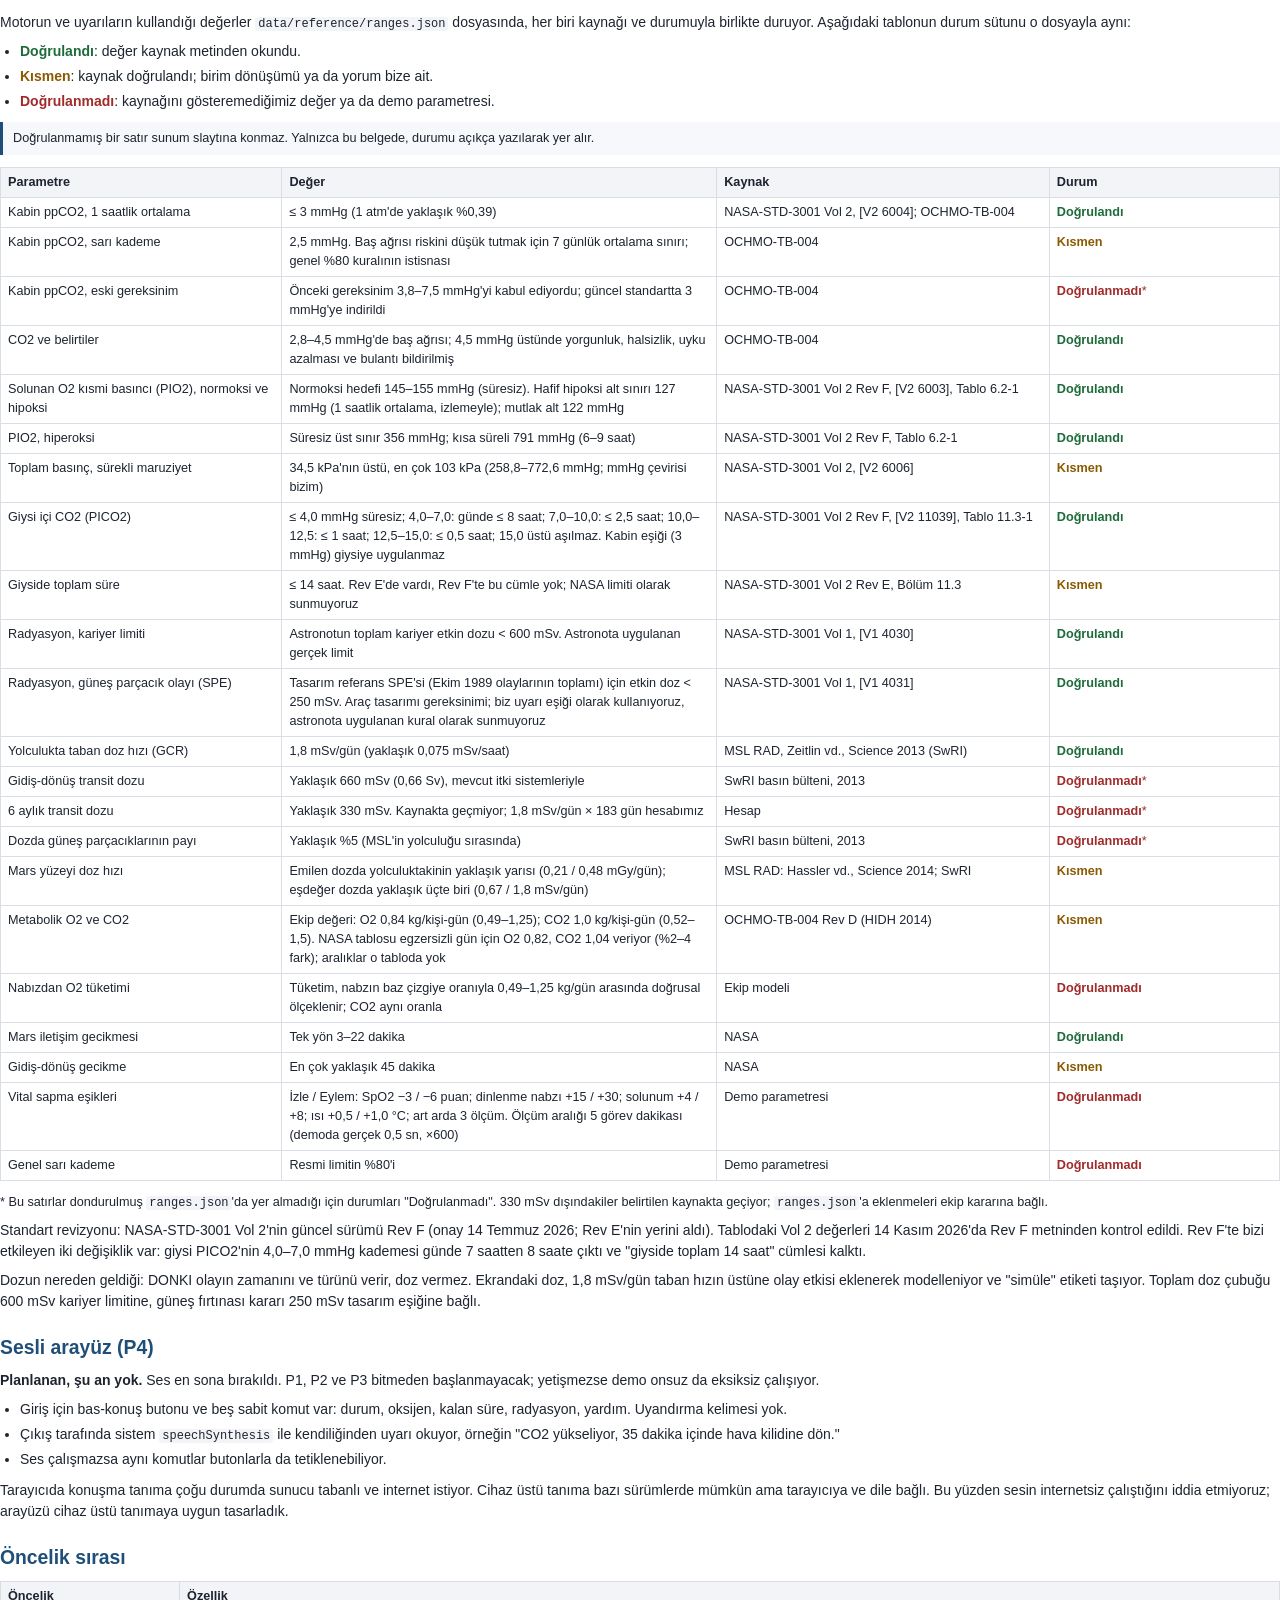
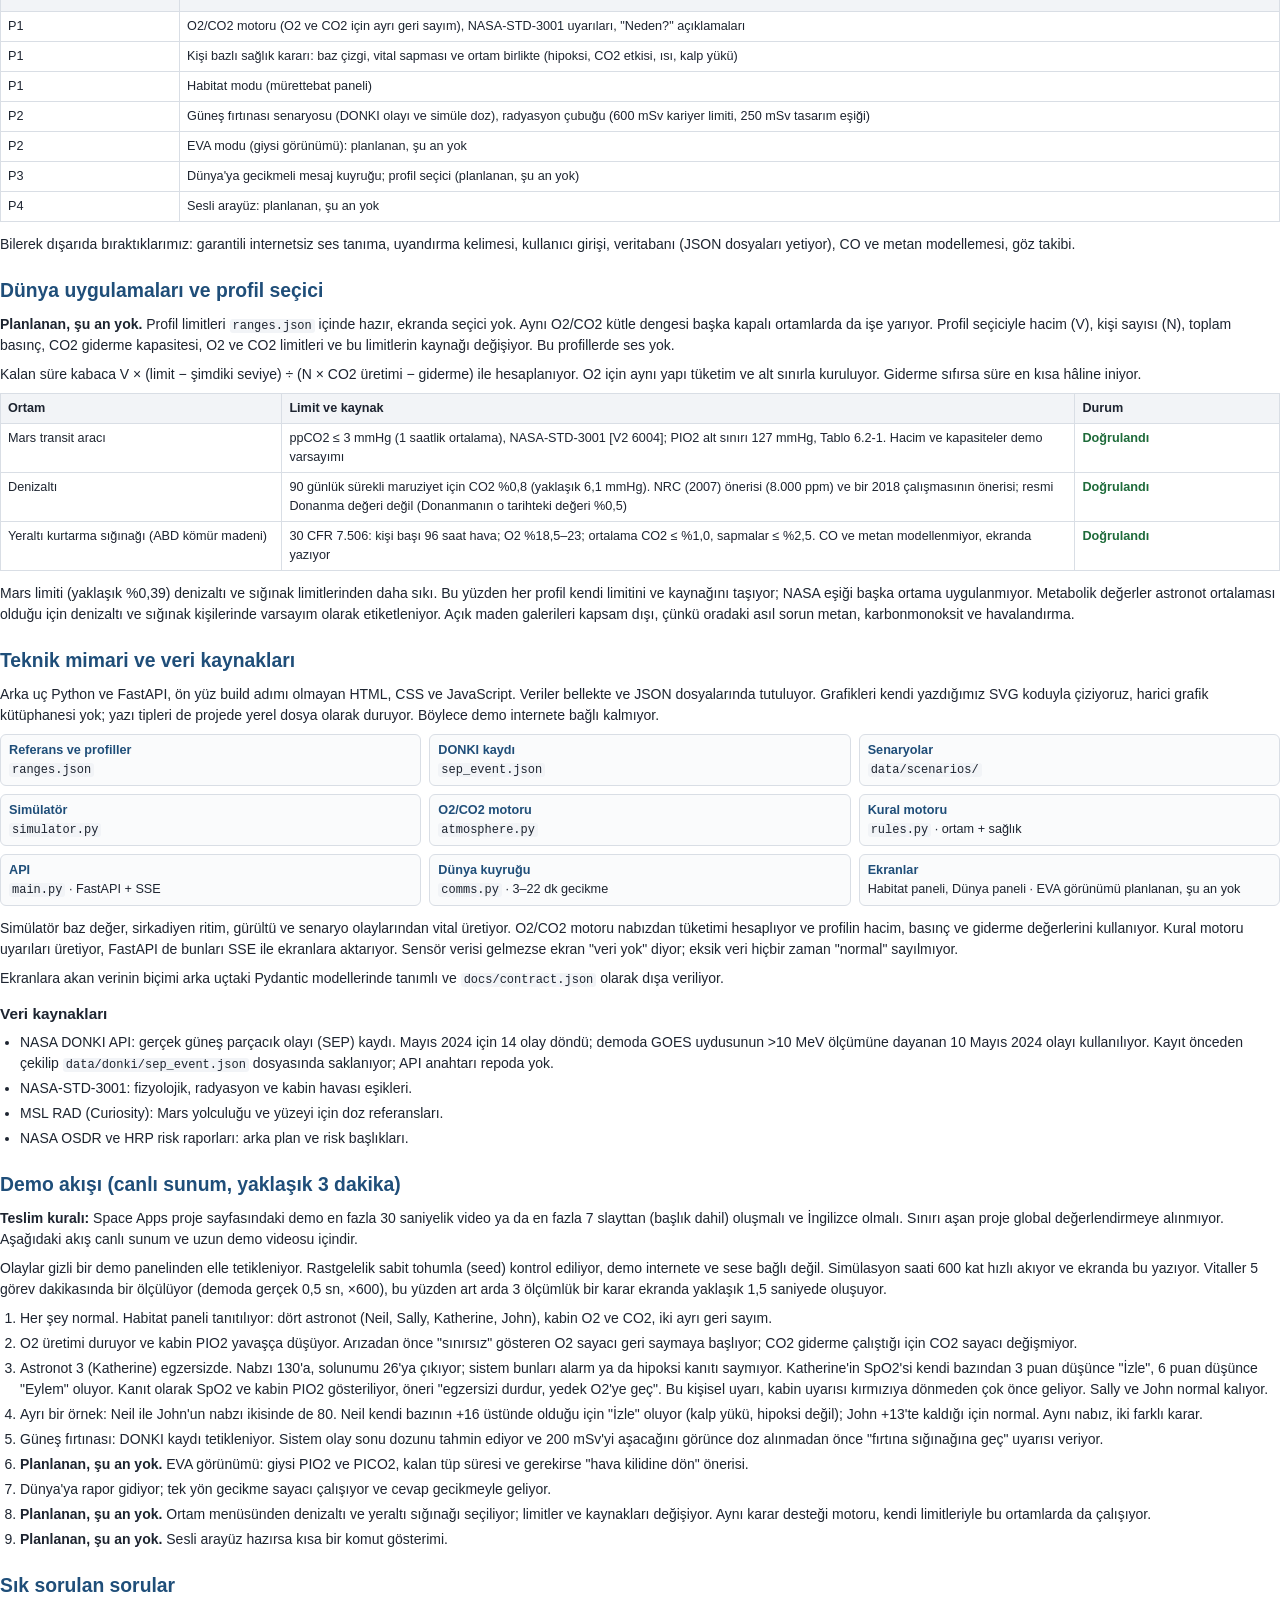
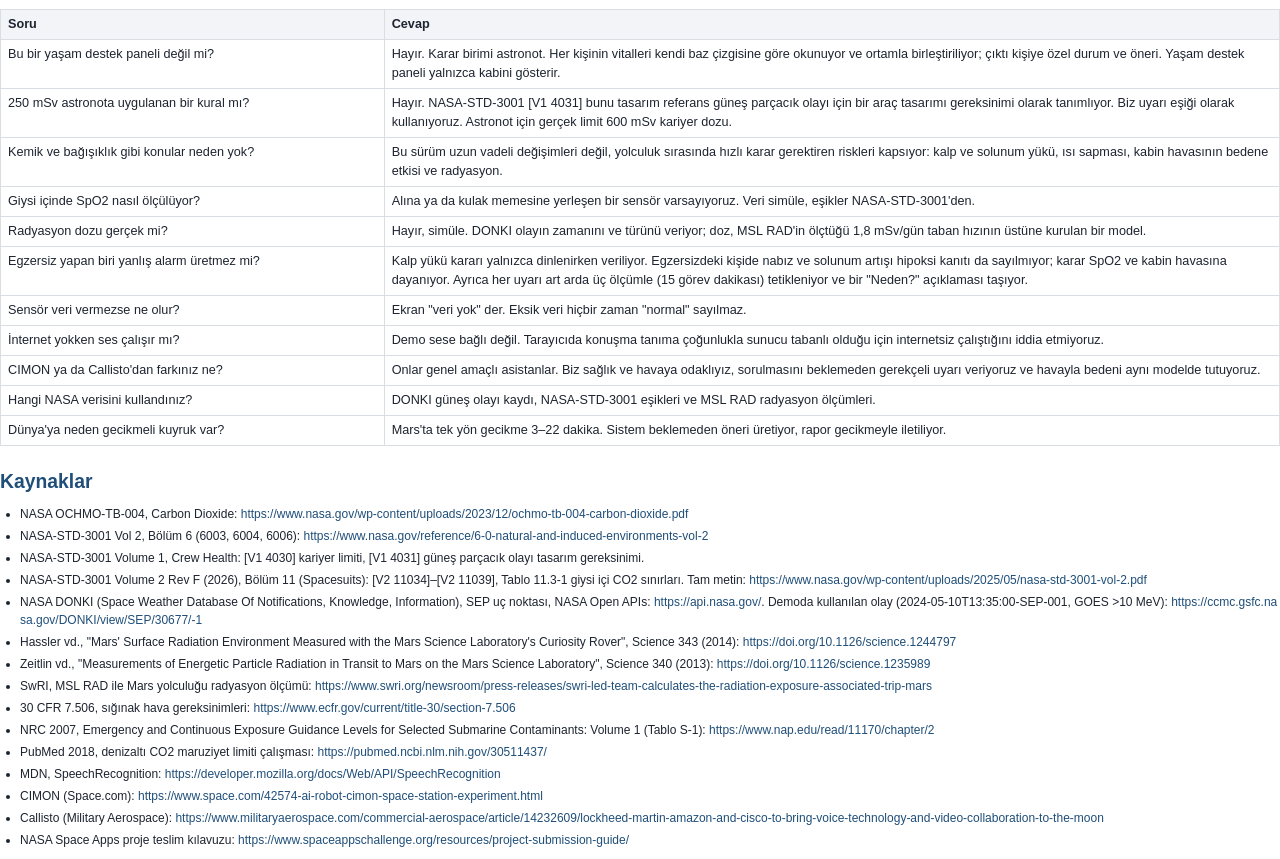
==== commit 707dc91e: "docs(delivery): demo saniyelerini ölçülen değerlere göre düzelt - Beş senaryo backend Pipeline ile ×" ====
--- a/docs/proje_taslagi_v5.html
+++ b/docs/proje_taslagi_v5.html
@@ -57,7 +57,7 @@
 </table>
 
 <h2>Yaklaşımımız</h2>
-<p>Vital takibi ve radyasyon izleme yapan projeler var. Biz bunlara kabin havasını ekleyip üçünü aynı modelde yorumlamaya çalıştık. Bir astronotun O2 tüketimini nabzından tahmin ediyoruz, bu tüketim kabin O2 ve CO2 dengesine giriyor, kabindeki değişim de tekrar astronotun kararına dönüyor. Sonuç "kabin kötü" gibi genel bir uyarı değil, "Ece egzersizi bıraksın, SpO2'si düşüyor ve kabin PIO2 normoksinin altında" gibi kişiye bağlı bir cümle.</p>
+<p>Vital takibi ve radyasyon izleme yapan projeler var. Biz bunlara kabin havasını ekleyip üçünü aynı modelde yorumlamaya çalıştık. Bir astronotun O2 tüketimini nabzından tahmin ediyoruz, bu tüketim kabin O2 ve CO2 dengesine giriyor, kabindeki değişim de tekrar astronotun kararına dönüyor. Sonuç "kabin kötü" gibi genel bir uyarı değil, "Katherine egzersizi bıraksın, SpO2'si düşüyor ve kabin PIO2 normoksinin altında" gibi kişiye bağlı bir cümle.</p>
 <p>Ortam ve fizyoloji eşiklerini (kabin CO2, PIO2, giysi PICO2, radyasyon limitleri) NASA-STD-3001'den alıyoruz. Kişinin vital sapma eşikleri ise demo parametresi, tıbbi eşik değil. Güneş fırtınası senaryosu gerçek bir NASA DONKI kaydının zamanına ve türüne dayanıyor; doz simülasyon ve ekranda öyle yazıyor. Aynı motorun bir profil seçiciyle denizaltı ve yeraltı kurtarma sığınağında da çalışması hedefleniyor; profil seçici <b>planlanan, şu an yok.</b></p>
 <p>Uzayda kullanılmış sesli asistanlarla karşılaştırınca fark kapsamda. CIMON'un gösterilen sürümü uyandırma sözcüğüyle çalışıp buluttaki Watson'a bağlanıyordu (Space.com), Callisto'da ise Alexa ile telemetri sorgulandı (Military Aerospace). İkisi de genel amaçlı. Bizim sistemimiz sağlık ve havaya odaklı ve sorulmasını beklemeden uyarıyor.</p>
 
@@ -180,10 +180,10 @@
 <p><b>Teslim kuralı:</b> Space Apps proje sayfasındaki demo en fazla 30 saniyelik video ya da en fazla 7 slayttan (başlık dahil) oluşmalı ve İngilizce olmalı. Sınırı aşan proje global değerlendirmeye alınmıyor. Aşağıdaki akış canlı sunum ve uzun demo videosu içindir.</p>
 <p>Olaylar gizli bir demo panelinden elle tetikleniyor. Rastgelelik sabit tohumla (seed) kontrol ediliyor, demo internete ve sese bağlı değil. Simülasyon saati 600 kat hızlı akıyor ve ekranda bu yazıyor. Vitaller 5 görev dakikasında bir ölçülüyor (demoda gerçek 0,5 sn, ×600), bu yüzden art arda 3 ölçümlük bir karar ekranda yaklaşık 1,5 saniyede oluşuyor.</p>
 <ol>
-  <li>Her şey normal. Habitat paneli tanıtılıyor: dört astronot (Ayşe, Can, Ece, Mert), kabin O2 ve CO2, iki ayrı geri sayım.</li>
+  <li>Her şey normal. Habitat paneli tanıtılıyor: dört astronot (Neil, Sally, Katherine, John), kabin O2 ve CO2, iki ayrı geri sayım.</li>
   <li>O2 üretimi duruyor ve kabin PIO2 yavaşça düşüyor. Arızadan önce "sınırsız" gösteren O2 sayacı geri saymaya başlıyor; CO2 giderme çalıştığı için CO2 sayacı değişmiyor.</li>
-  <li>Astronot 3 (Ece) egzersizde. Nabzı 130'a, solunumu 26'ya çıkıyor; sistem bunları alarm ya da hipoksi kanıtı saymıyor. Ece'nin SpO2'si kendi bazından 3 puan düşünce "İzle", 6 puan düşünce "Eylem" oluyor. Kanıt olarak SpO2 ve kabin PIO2 gösteriliyor, öneri "egzersizi durdur, yedek O2'ye geç". Bu kişisel uyarı, kabin uyarısı kırmızıya dönmeden çok önce geliyor. Can ve Mert normal kalıyor.</li>
-  <li>Ayrı bir örnek: Ayşe ile Mert'in nabzı ikisinde de 80. Ayşe kendi bazının +16 üstünde olduğu için "İzle" oluyor (kalp yükü, hipoksi değil); Mert +13'te kaldığı için normal. Aynı nabız, iki farklı karar.</li>
+  <li>Astronot 3 (Katherine) egzersizde. Nabzı 130'a, solunumu 26'ya çıkıyor; sistem bunları alarm ya da hipoksi kanıtı saymıyor. Katherine'in SpO2'si kendi bazından 3 puan düşünce "İzle", 6 puan düşünce "Eylem" oluyor. Kanıt olarak SpO2 ve kabin PIO2 gösteriliyor, öneri "egzersizi durdur, yedek O2'ye geç". Bu kişisel uyarı, kabin uyarısı kırmızıya dönmeden çok önce geliyor. Sally ve John normal kalıyor.</li>
+  <li>Ayrı bir örnek: Neil ile John'un nabzı ikisinde de 80. Neil kendi bazının +16 üstünde olduğu için "İzle" oluyor (kalp yükü, hipoksi değil); John +13'te kaldığı için normal. Aynı nabız, iki farklı karar.</li>
   <li>Güneş fırtınası: DONKI kaydı tetikleniyor. Sistem olay sonu dozunu tahmin ediyor ve 200 mSv'yi aşacağını görünce doz alınmadan önce "fırtına sığınağına geç" uyarısı veriyor.</li>
   <li><b>Planlanan, şu an yok.</b> EVA görünümü: giysi PIO2 ve PICO2, kalan tüp süresi ve gerekirse "hava kilidine dön" önerisi.</li>
   <li>Dünya'ya rapor gidiyor; tek yön gecikme sayacı çalışıyor ve cevap gecikmeyle geliyor.</li>
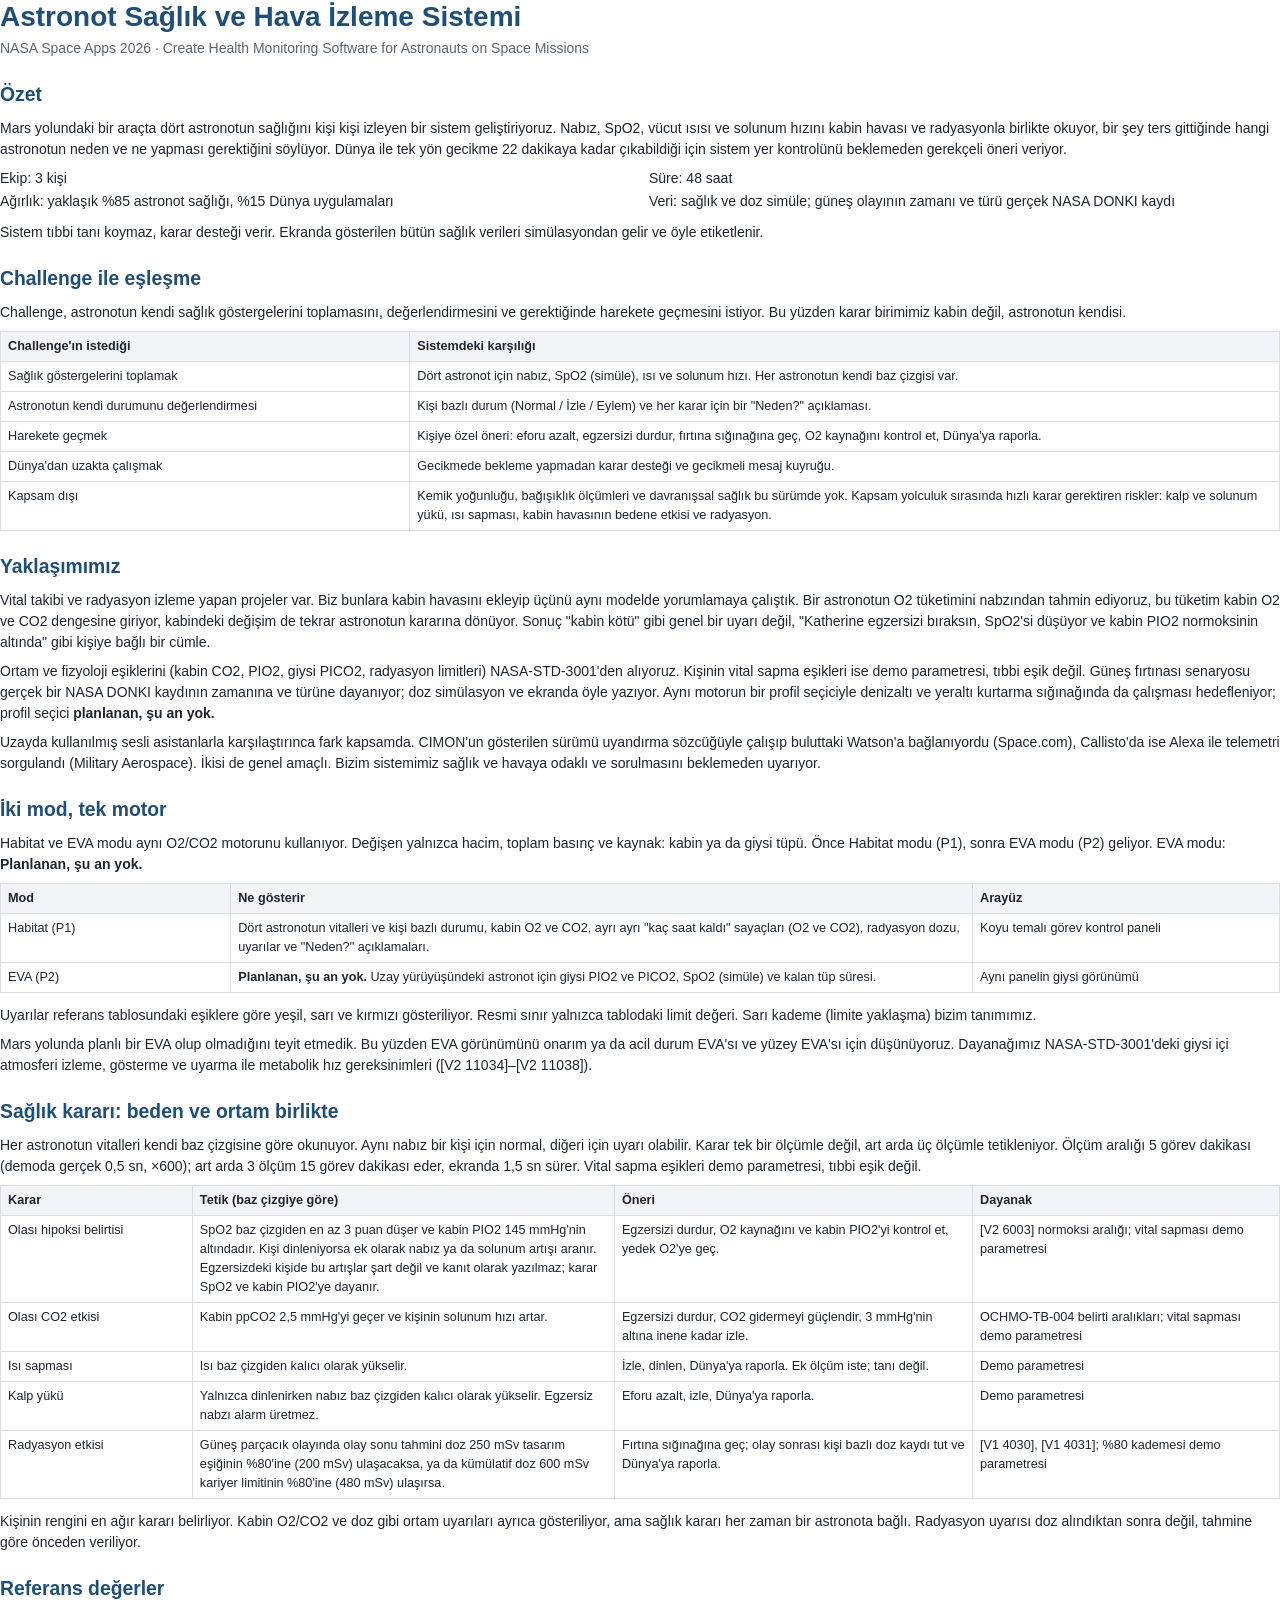
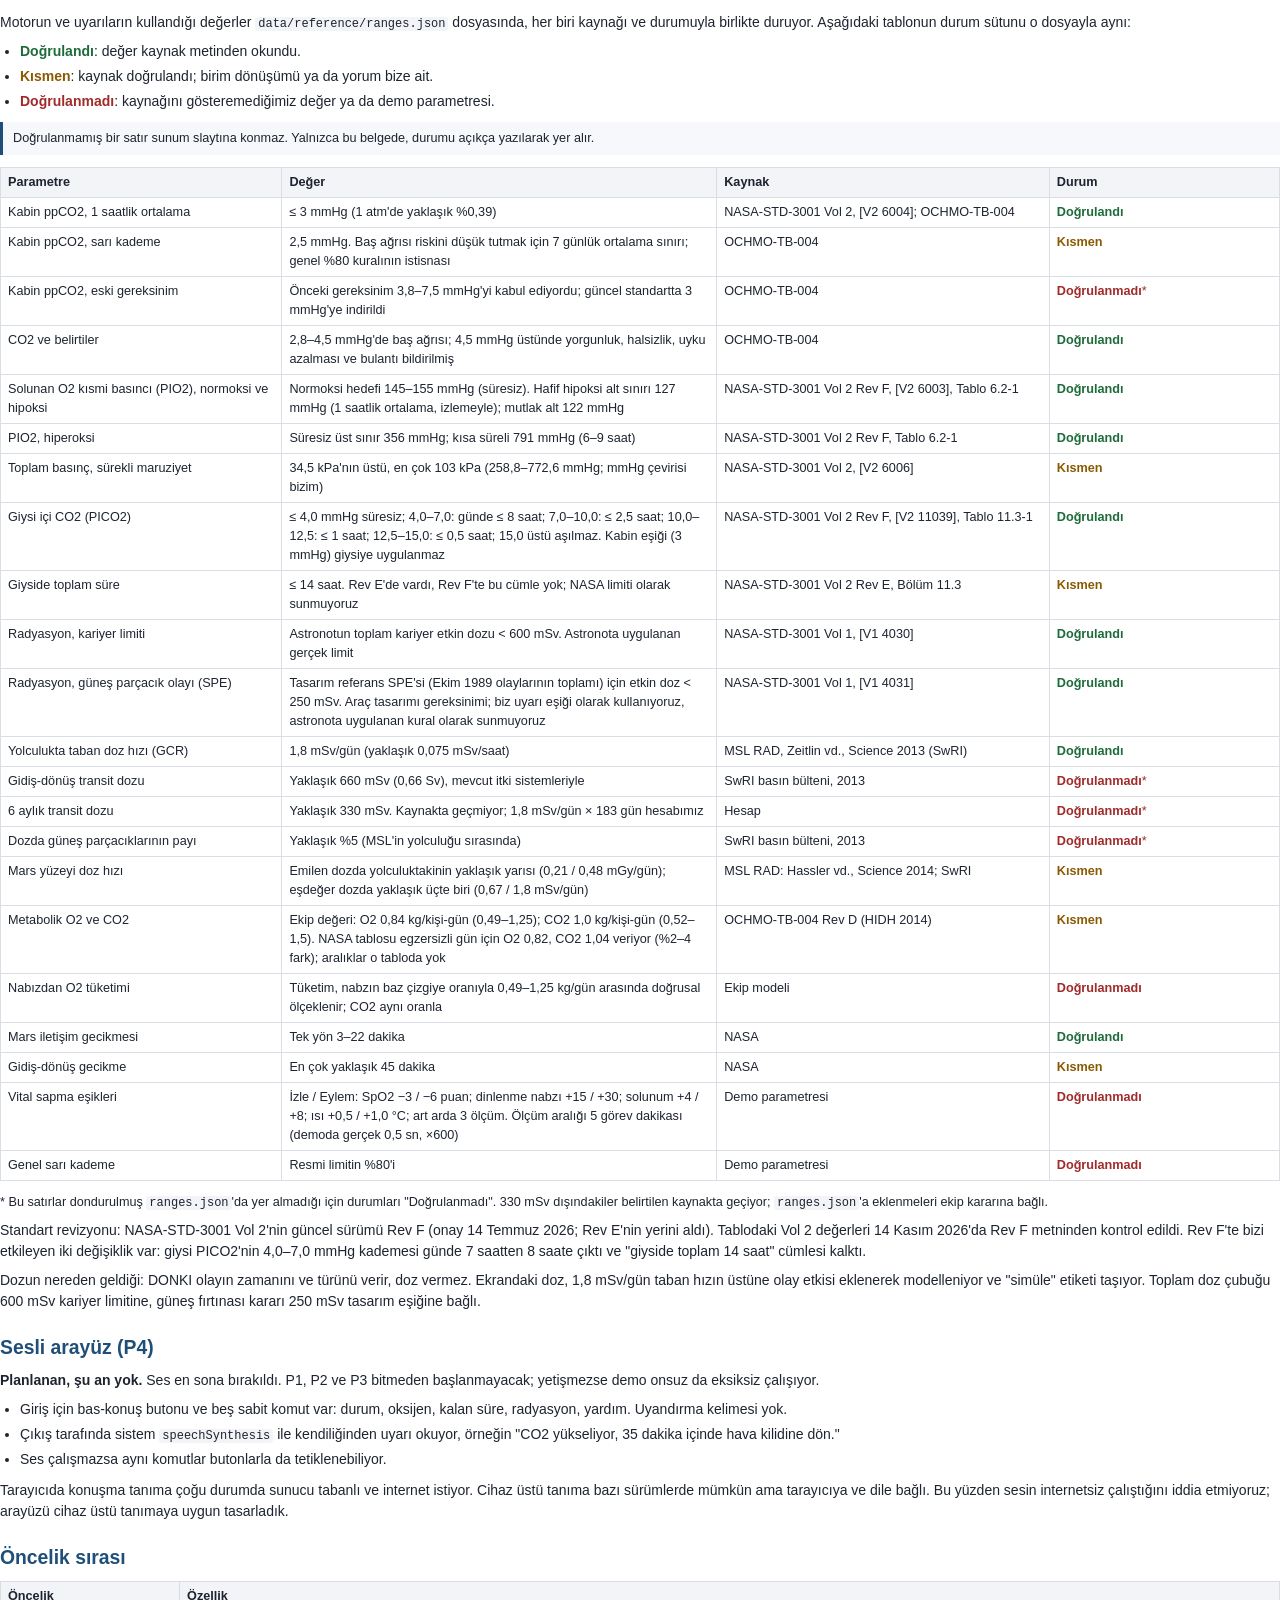
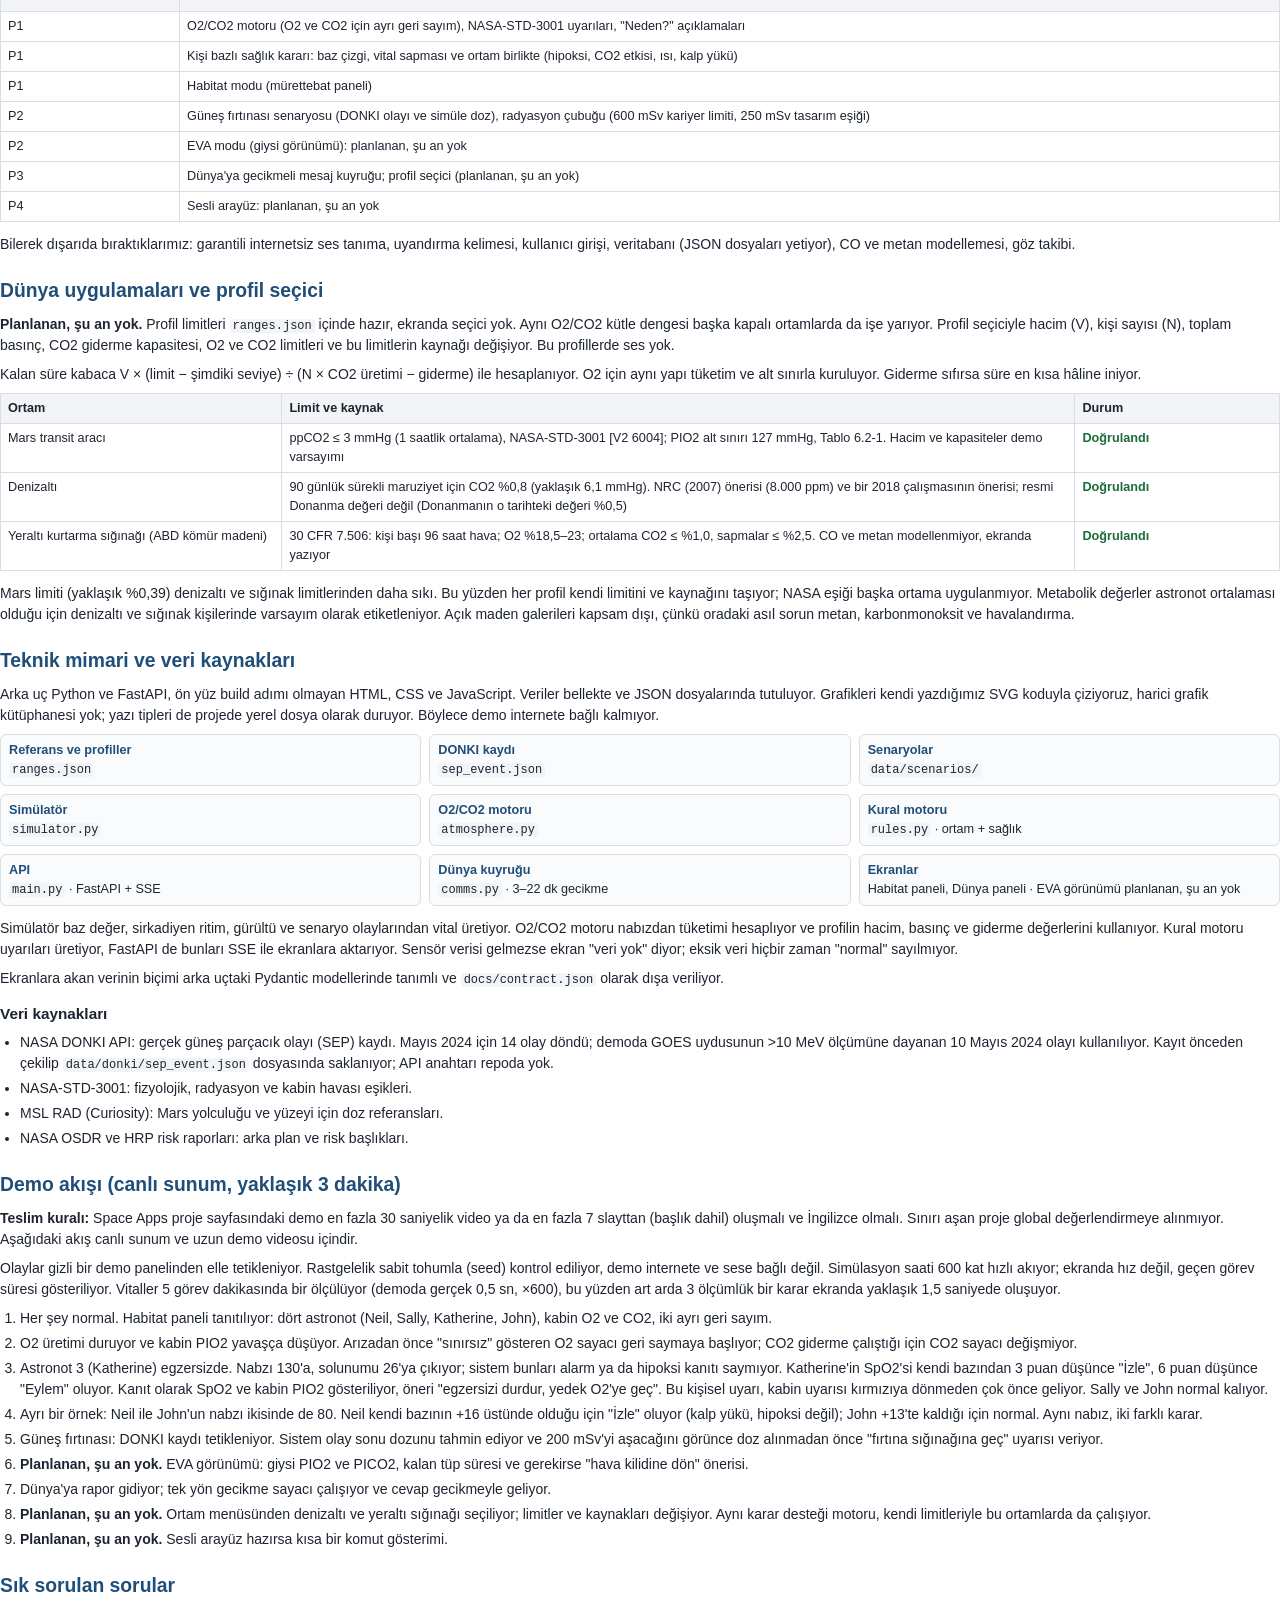
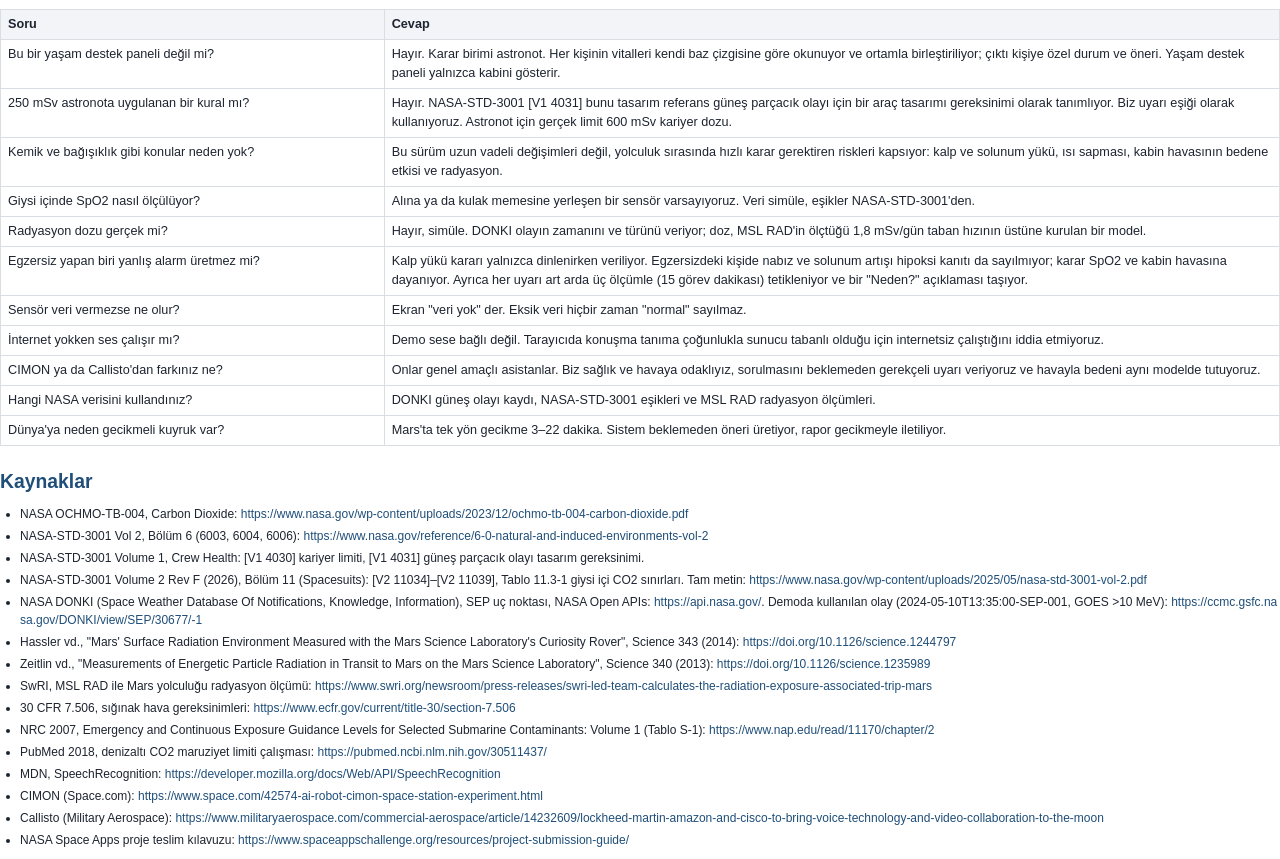
==== commit 075378e7: "docs(delivery): README'deki yanlış iddiaları kodla hizala Teslim öncesi denetimde kodla uyuşmayan cü" ====
--- a/docs/proje_taslagi_v5.html
+++ b/docs/proje_taslagi_v5.html
@@ -178,7 +178,7 @@
 
 <h2>Demo akışı (canlı sunum, yaklaşık 3 dakika)</h2>
 <p><b>Teslim kuralı:</b> Space Apps proje sayfasındaki demo en fazla 30 saniyelik video ya da en fazla 7 slayttan (başlık dahil) oluşmalı ve İngilizce olmalı. Sınırı aşan proje global değerlendirmeye alınmıyor. Aşağıdaki akış canlı sunum ve uzun demo videosu içindir.</p>
-<p>Olaylar gizli bir demo panelinden elle tetikleniyor. Rastgelelik sabit tohumla (seed) kontrol ediliyor, demo internete ve sese bağlı değil. Simülasyon saati 600 kat hızlı akıyor ve ekranda bu yazıyor. Vitaller 5 görev dakikasında bir ölçülüyor (demoda gerçek 0,5 sn, ×600), bu yüzden art arda 3 ölçümlük bir karar ekranda yaklaşık 1,5 saniyede oluşuyor.</p>
+<p>Olaylar gizli bir demo panelinden elle tetikleniyor. Rastgelelik sabit tohumla (seed) kontrol ediliyor, demo internete ve sese bağlı değil. Simülasyon saati 600 kat hızlı akıyor; ekranda hız değil, geçen görev süresi gösteriliyor. Vitaller 5 görev dakikasında bir ölçülüyor (demoda gerçek 0,5 sn, ×600), bu yüzden art arda 3 ölçümlük bir karar ekranda yaklaşık 1,5 saniyede oluşuyor.</p>
 <ol>
   <li>Her şey normal. Habitat paneli tanıtılıyor: dört astronot (Neil, Sally, Katherine, John), kabin O2 ve CO2, iki ayrı geri sayım.</li>
   <li>O2 üretimi duruyor ve kabin PIO2 yavaşça düşüyor. Arızadan önce "sınırsız" gösteren O2 sayacı geri saymaya başlıyor; CO2 giderme çalıştığı için CO2 sayacı değişmiyor.</li>
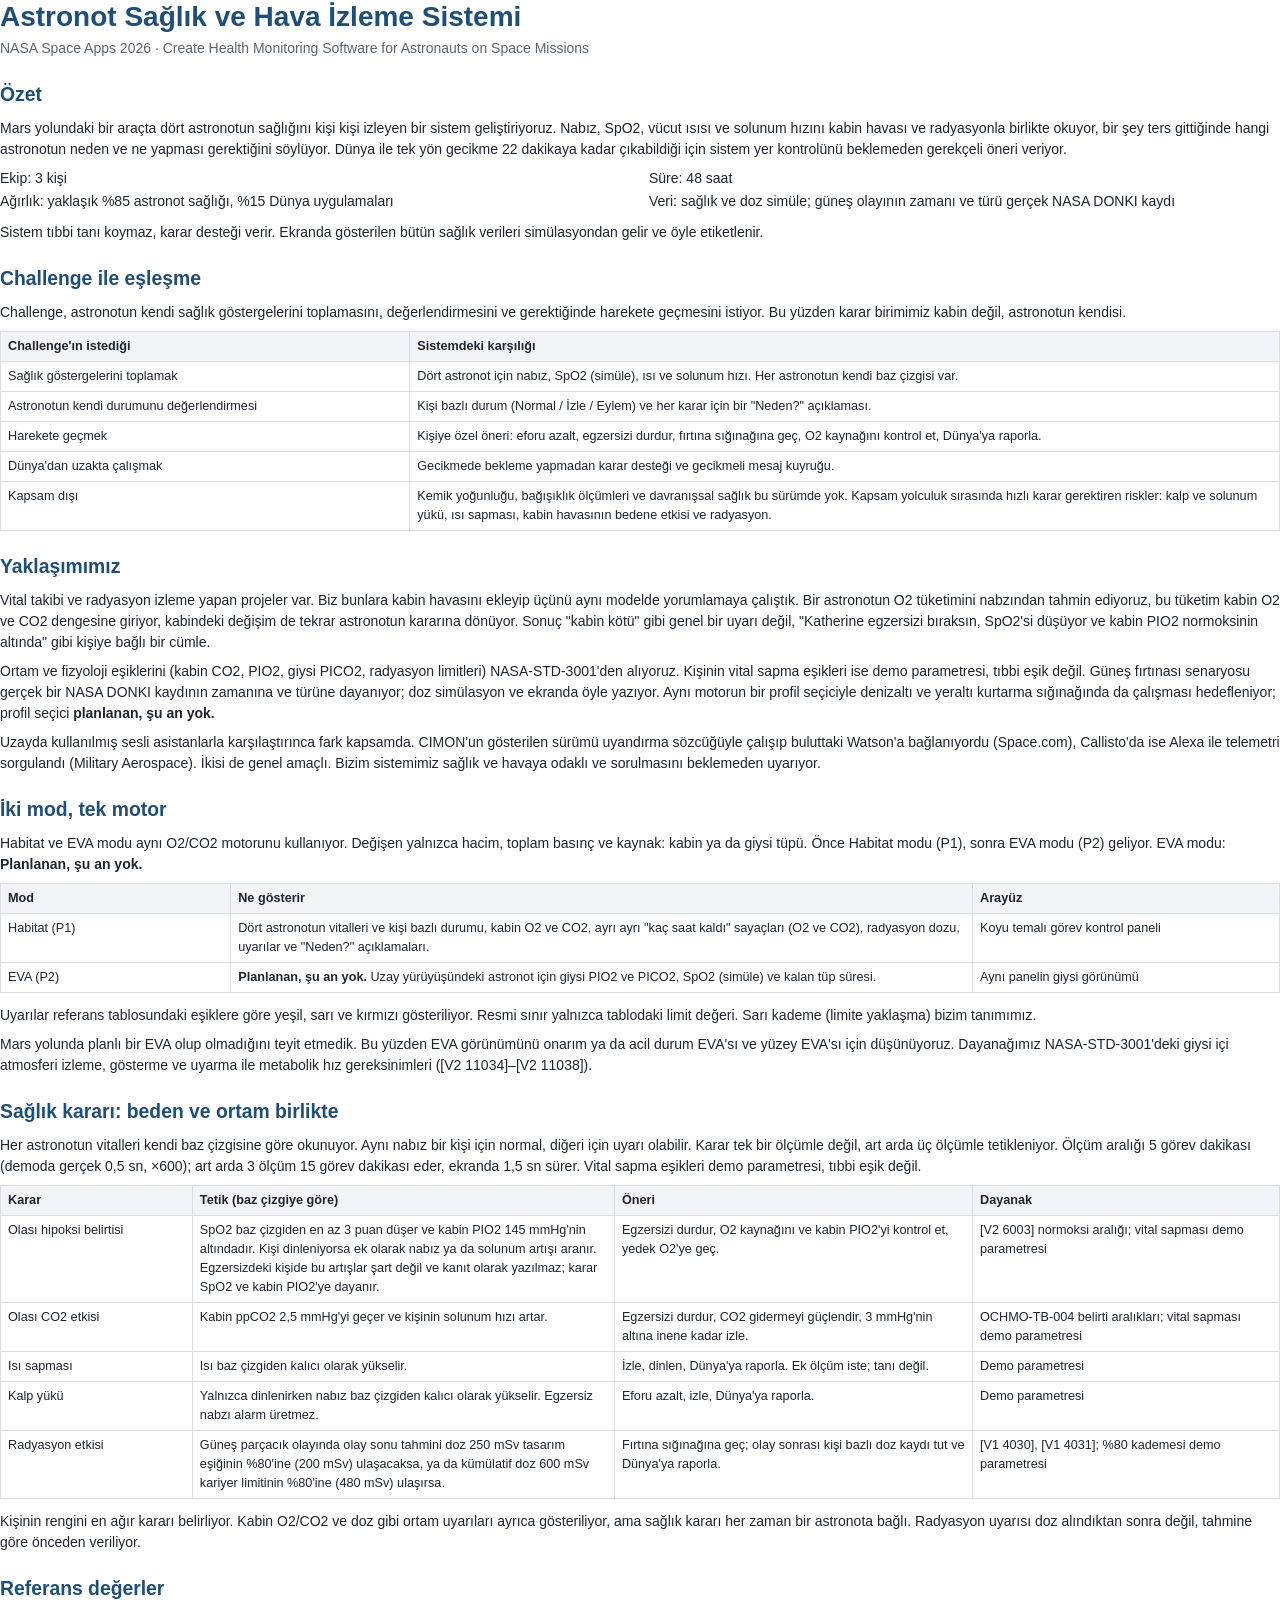
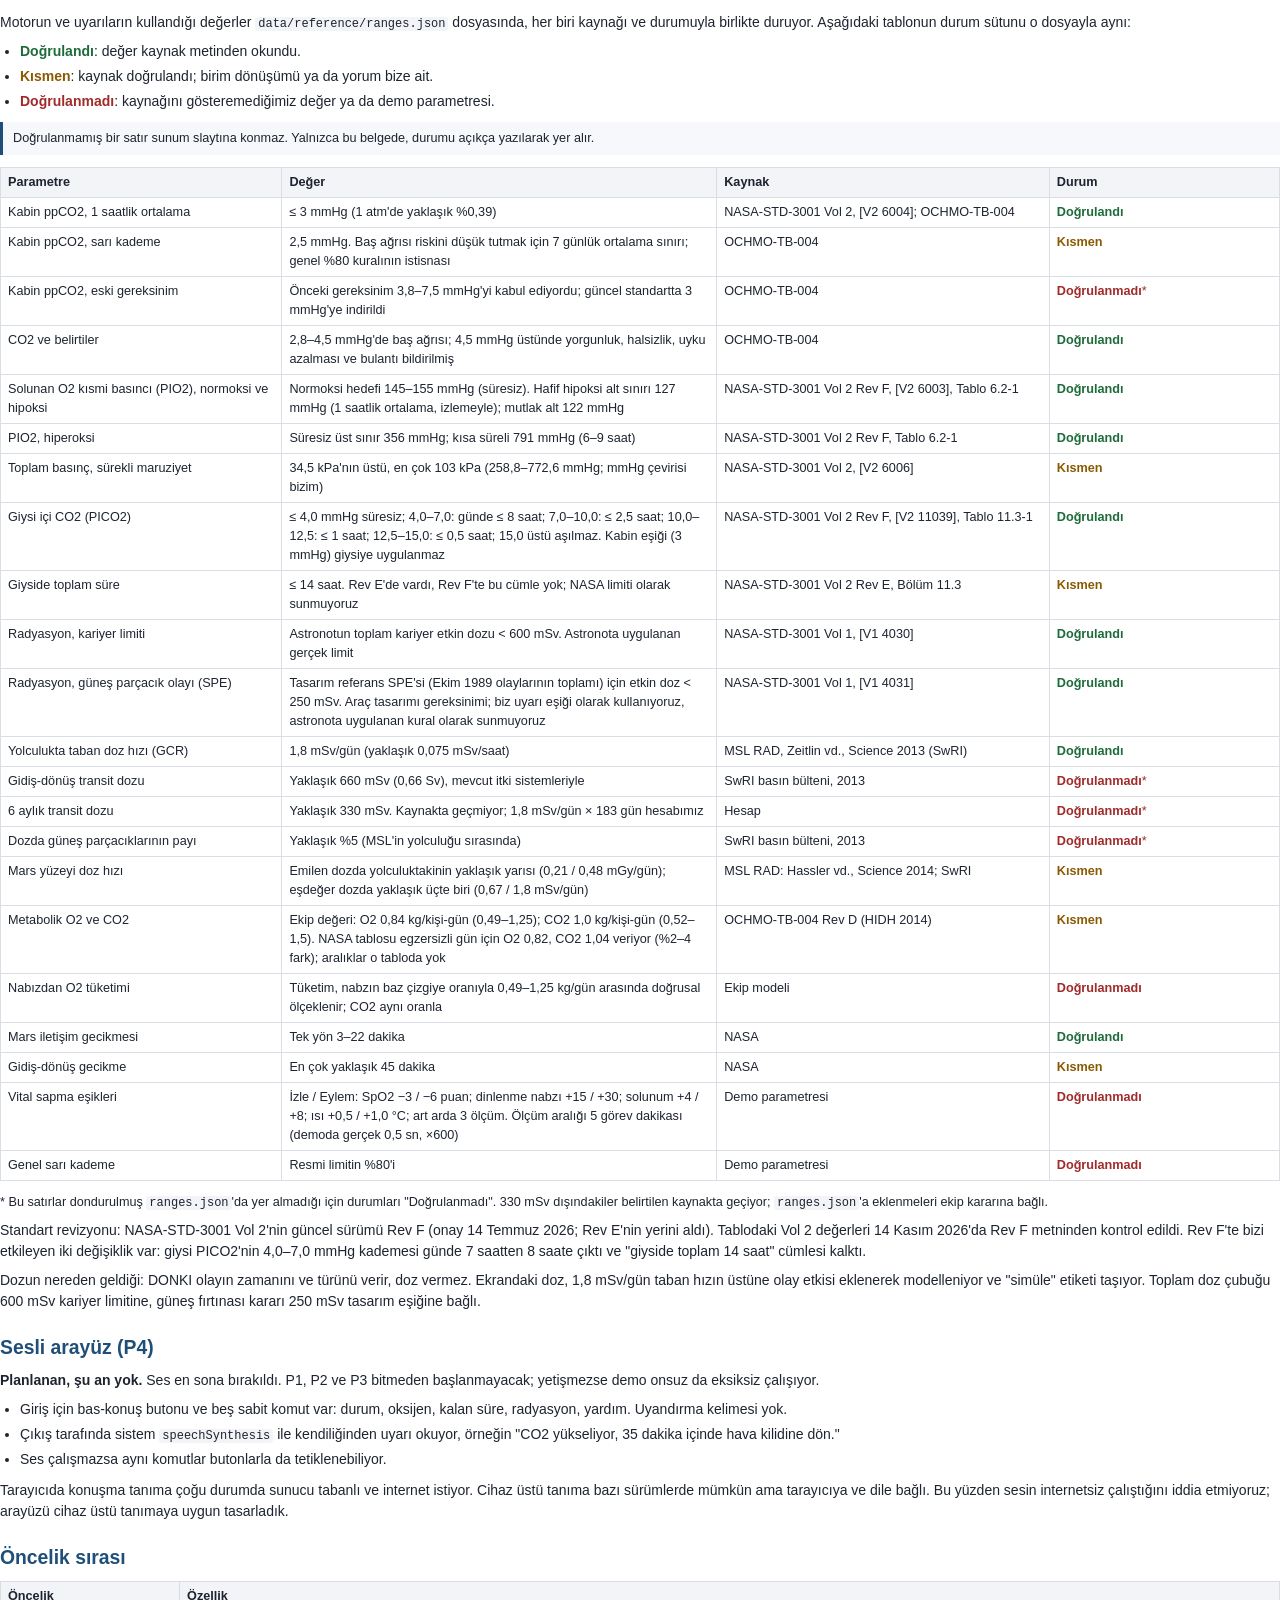
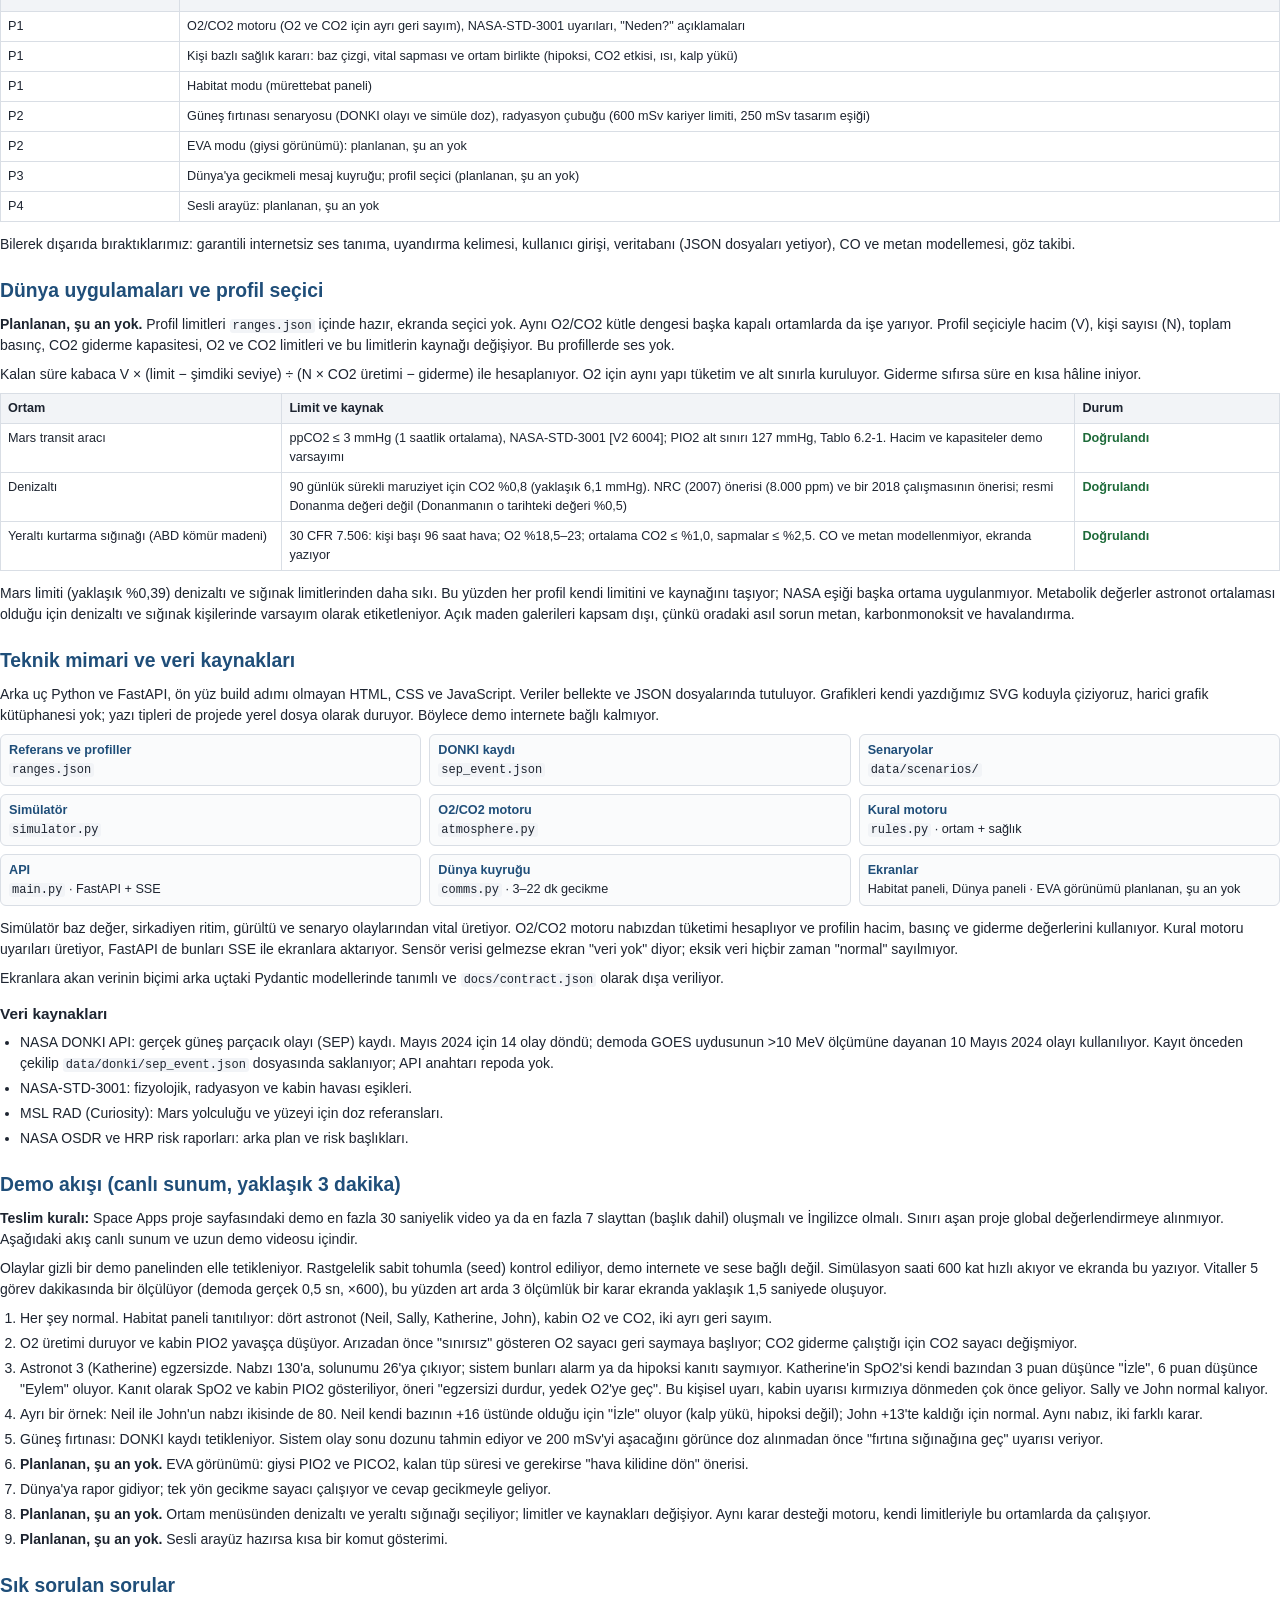
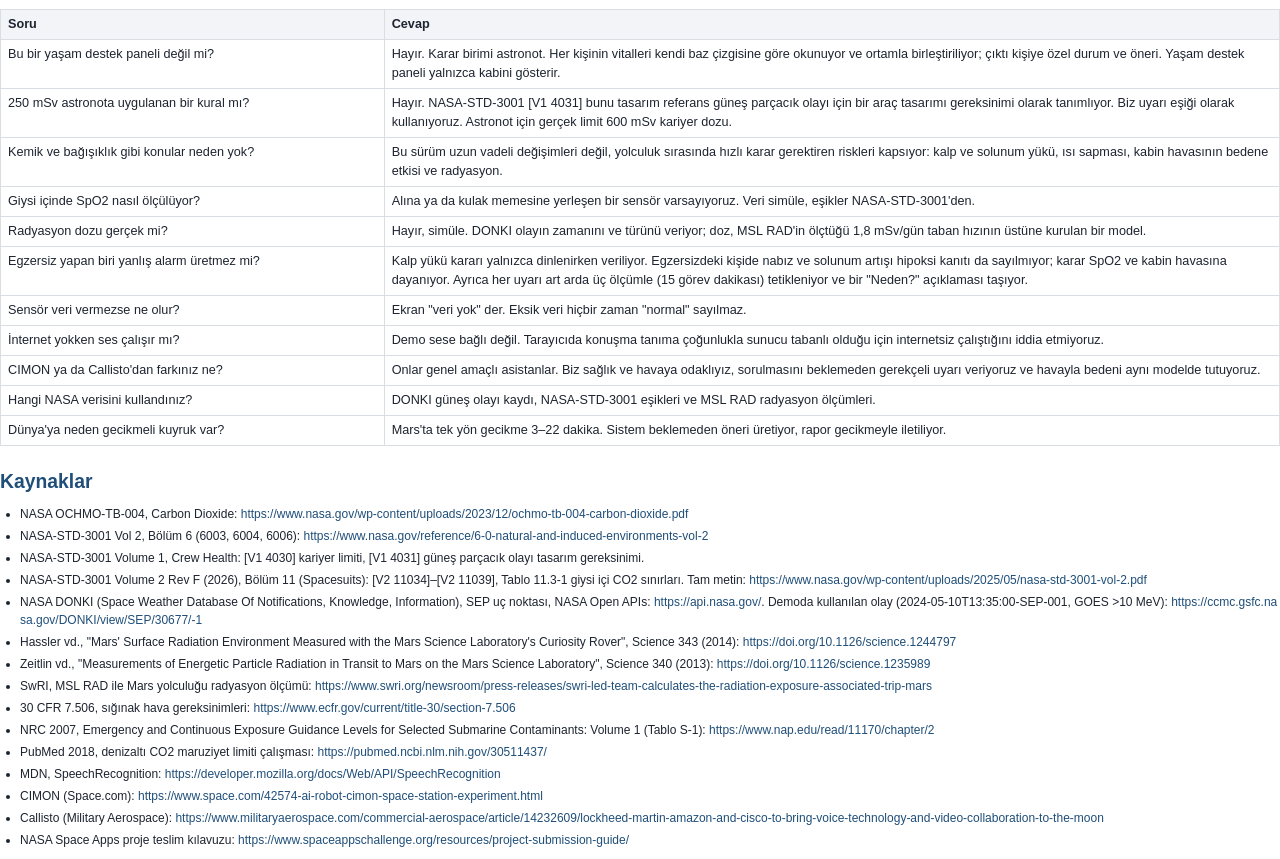
==== commit f50022b5: "Merge pull request #118 from efea0/develop release: dördüncü entegrasyon sürümü (panel düzeltmesi, k" ====
--- a/docs/proje_taslagi_v5.html
+++ b/docs/proje_taslagi_v5.html
@@ -178,7 +178,7 @@
 
 <h2>Demo akışı (canlı sunum, yaklaşık 3 dakika)</h2>
 <p><b>Teslim kuralı:</b> Space Apps proje sayfasındaki demo en fazla 30 saniyelik video ya da en fazla 7 slayttan (başlık dahil) oluşmalı ve İngilizce olmalı. Sınırı aşan proje global değerlendirmeye alınmıyor. Aşağıdaki akış canlı sunum ve uzun demo videosu içindir.</p>
-<p>Olaylar gizli bir demo panelinden elle tetikleniyor. Rastgelelik sabit tohumla (seed) kontrol ediliyor, demo internete ve sese bağlı değil. Simülasyon saati 600 kat hızlı akıyor; ekranda hız değil, geçen görev süresi gösteriliyor. Vitaller 5 görev dakikasında bir ölçülüyor (demoda gerçek 0,5 sn, ×600), bu yüzden art arda 3 ölçümlük bir karar ekranda yaklaşık 1,5 saniyede oluşuyor.</p>
+<p>Olaylar gizli bir demo panelinden elle tetikleniyor. Rastgelelik sabit tohumla (seed) kontrol ediliyor, demo internete ve sese bağlı değil. Simülasyon saati 600 kat hızlı akıyor ve ekranda bu yazıyor. Vitaller 5 görev dakikasında bir ölçülüyor (demoda gerçek 0,5 sn, ×600), bu yüzden art arda 3 ölçümlük bir karar ekranda yaklaşık 1,5 saniyede oluşuyor.</p>
 <ol>
   <li>Her şey normal. Habitat paneli tanıtılıyor: dört astronot (Neil, Sally, Katherine, John), kabin O2 ve CO2, iki ayrı geri sayım.</li>
   <li>O2 üretimi duruyor ve kabin PIO2 yavaşça düşüyor. Arızadan önce "sınırsız" gösteren O2 sayacı geri saymaya başlıyor; CO2 giderme çalıştığı için CO2 sayacı değişmiyor.</li>
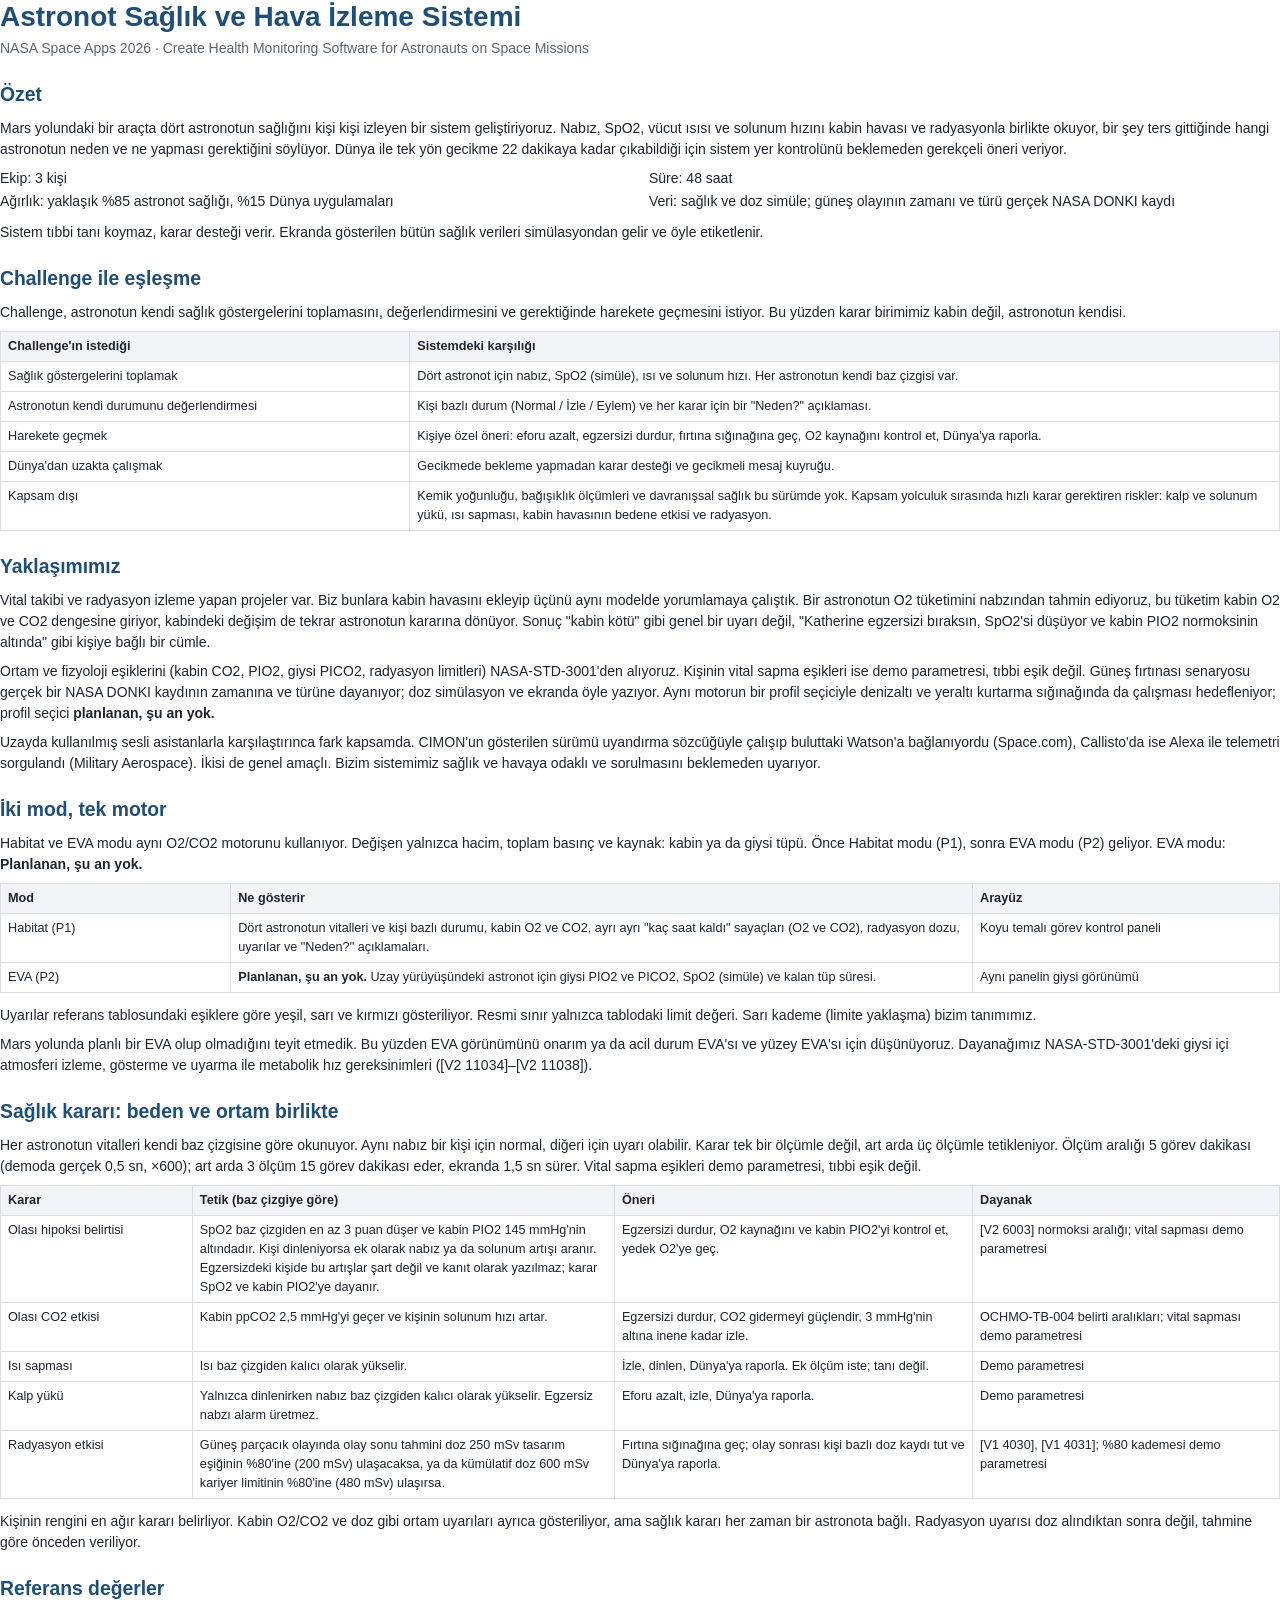
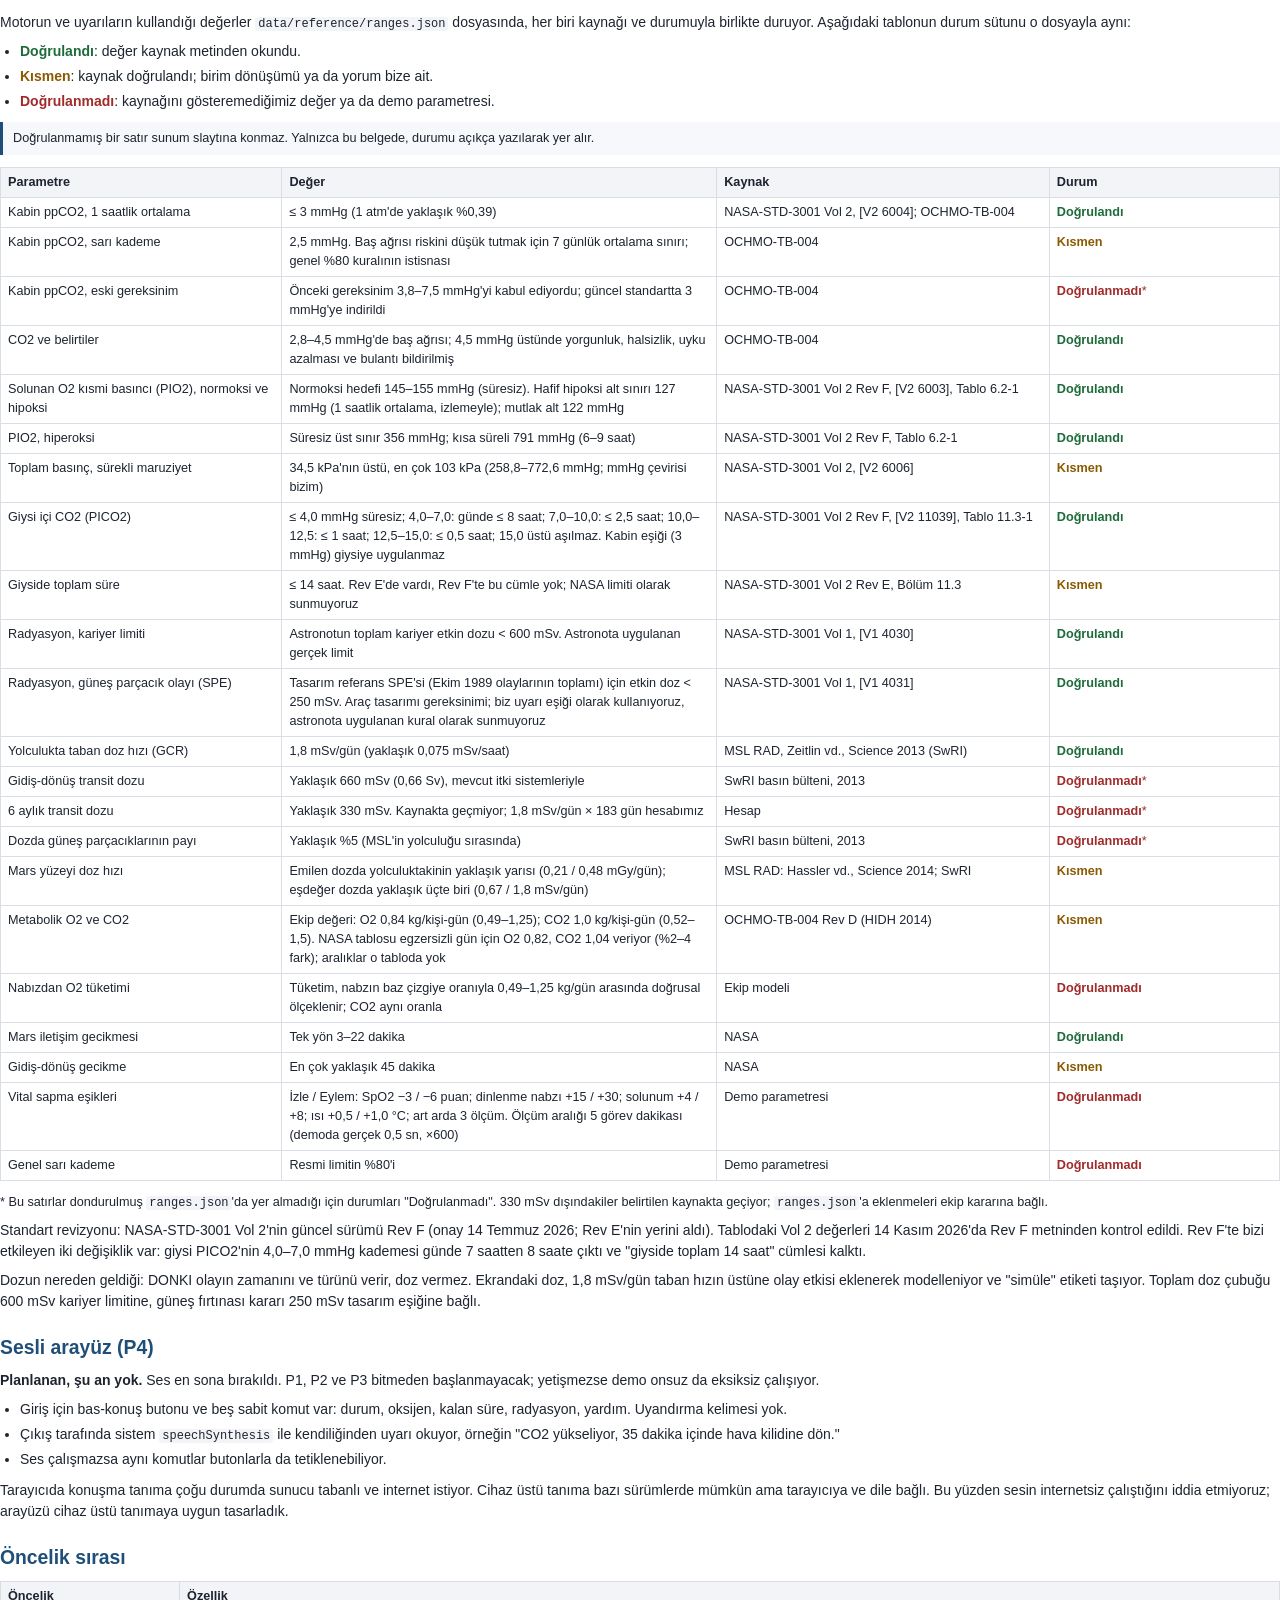
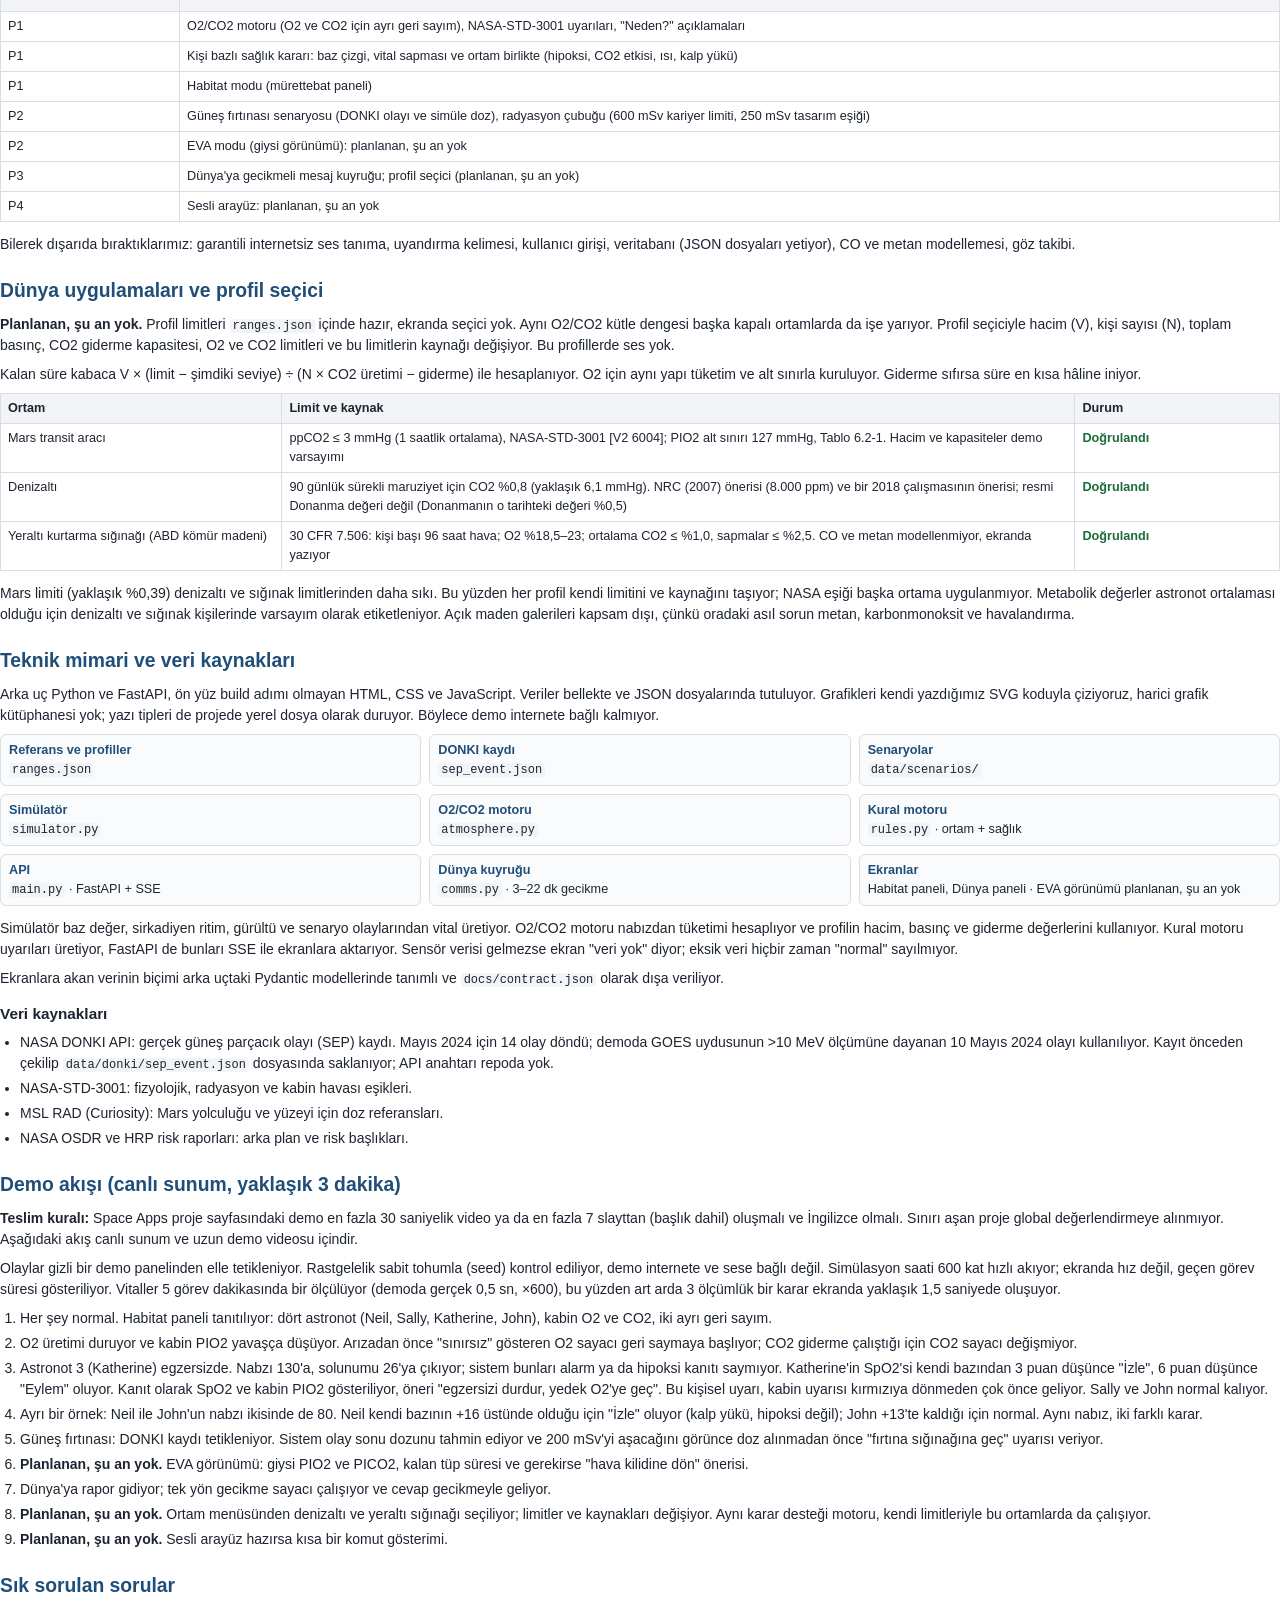
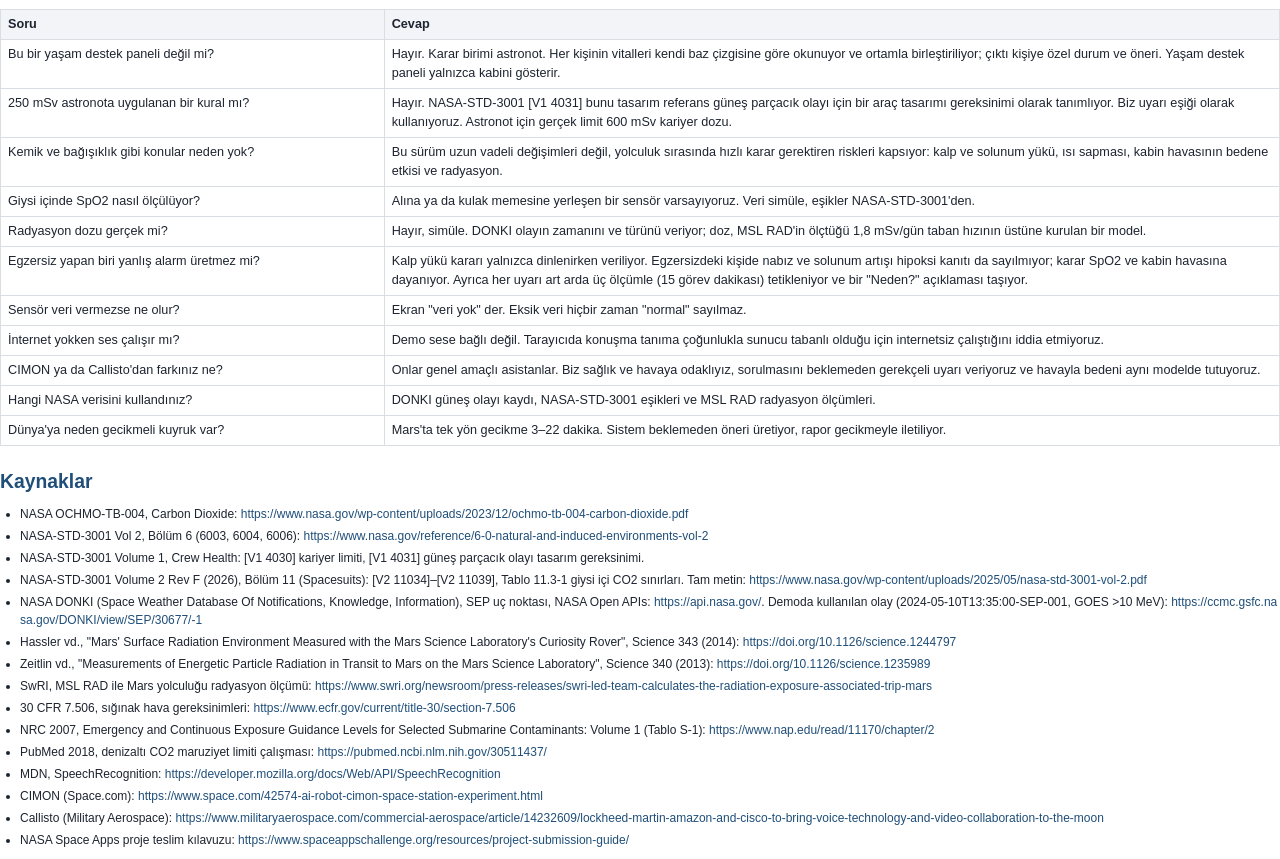
==== commit 4a37dc2c: "docs(delivery): README'deki yanlış iddiaları kodla hizala (#119) Teslim öncesi denetimde README ve t" ====
--- a/docs/proje_taslagi_v5.html
+++ b/docs/proje_taslagi_v5.html
@@ -178,7 +178,7 @@
 
 <h2>Demo akışı (canlı sunum, yaklaşık 3 dakika)</h2>
 <p><b>Teslim kuralı:</b> Space Apps proje sayfasındaki demo en fazla 30 saniyelik video ya da en fazla 7 slayttan (başlık dahil) oluşmalı ve İngilizce olmalı. Sınırı aşan proje global değerlendirmeye alınmıyor. Aşağıdaki akış canlı sunum ve uzun demo videosu içindir.</p>
-<p>Olaylar gizli bir demo panelinden elle tetikleniyor. Rastgelelik sabit tohumla (seed) kontrol ediliyor, demo internete ve sese bağlı değil. Simülasyon saati 600 kat hızlı akıyor ve ekranda bu yazıyor. Vitaller 5 görev dakikasında bir ölçülüyor (demoda gerçek 0,5 sn, ×600), bu yüzden art arda 3 ölçümlük bir karar ekranda yaklaşık 1,5 saniyede oluşuyor.</p>
+<p>Olaylar gizli bir demo panelinden elle tetikleniyor. Rastgelelik sabit tohumla (seed) kontrol ediliyor, demo internete ve sese bağlı değil. Simülasyon saati 600 kat hızlı akıyor; ekranda hız değil, geçen görev süresi gösteriliyor. Vitaller 5 görev dakikasında bir ölçülüyor (demoda gerçek 0,5 sn, ×600), bu yüzden art arda 3 ölçümlük bir karar ekranda yaklaşık 1,5 saniyede oluşuyor.</p>
 <ol>
   <li>Her şey normal. Habitat paneli tanıtılıyor: dört astronot (Neil, Sally, Katherine, John), kabin O2 ve CO2, iki ayrı geri sayım.</li>
   <li>O2 üretimi duruyor ve kabin PIO2 yavaşça düşüyor. Arızadan önce "sınırsız" gösteren O2 sayacı geri saymaya başlıyor; CO2 giderme çalıştığı için CO2 sayacı değişmiyor.</li>
